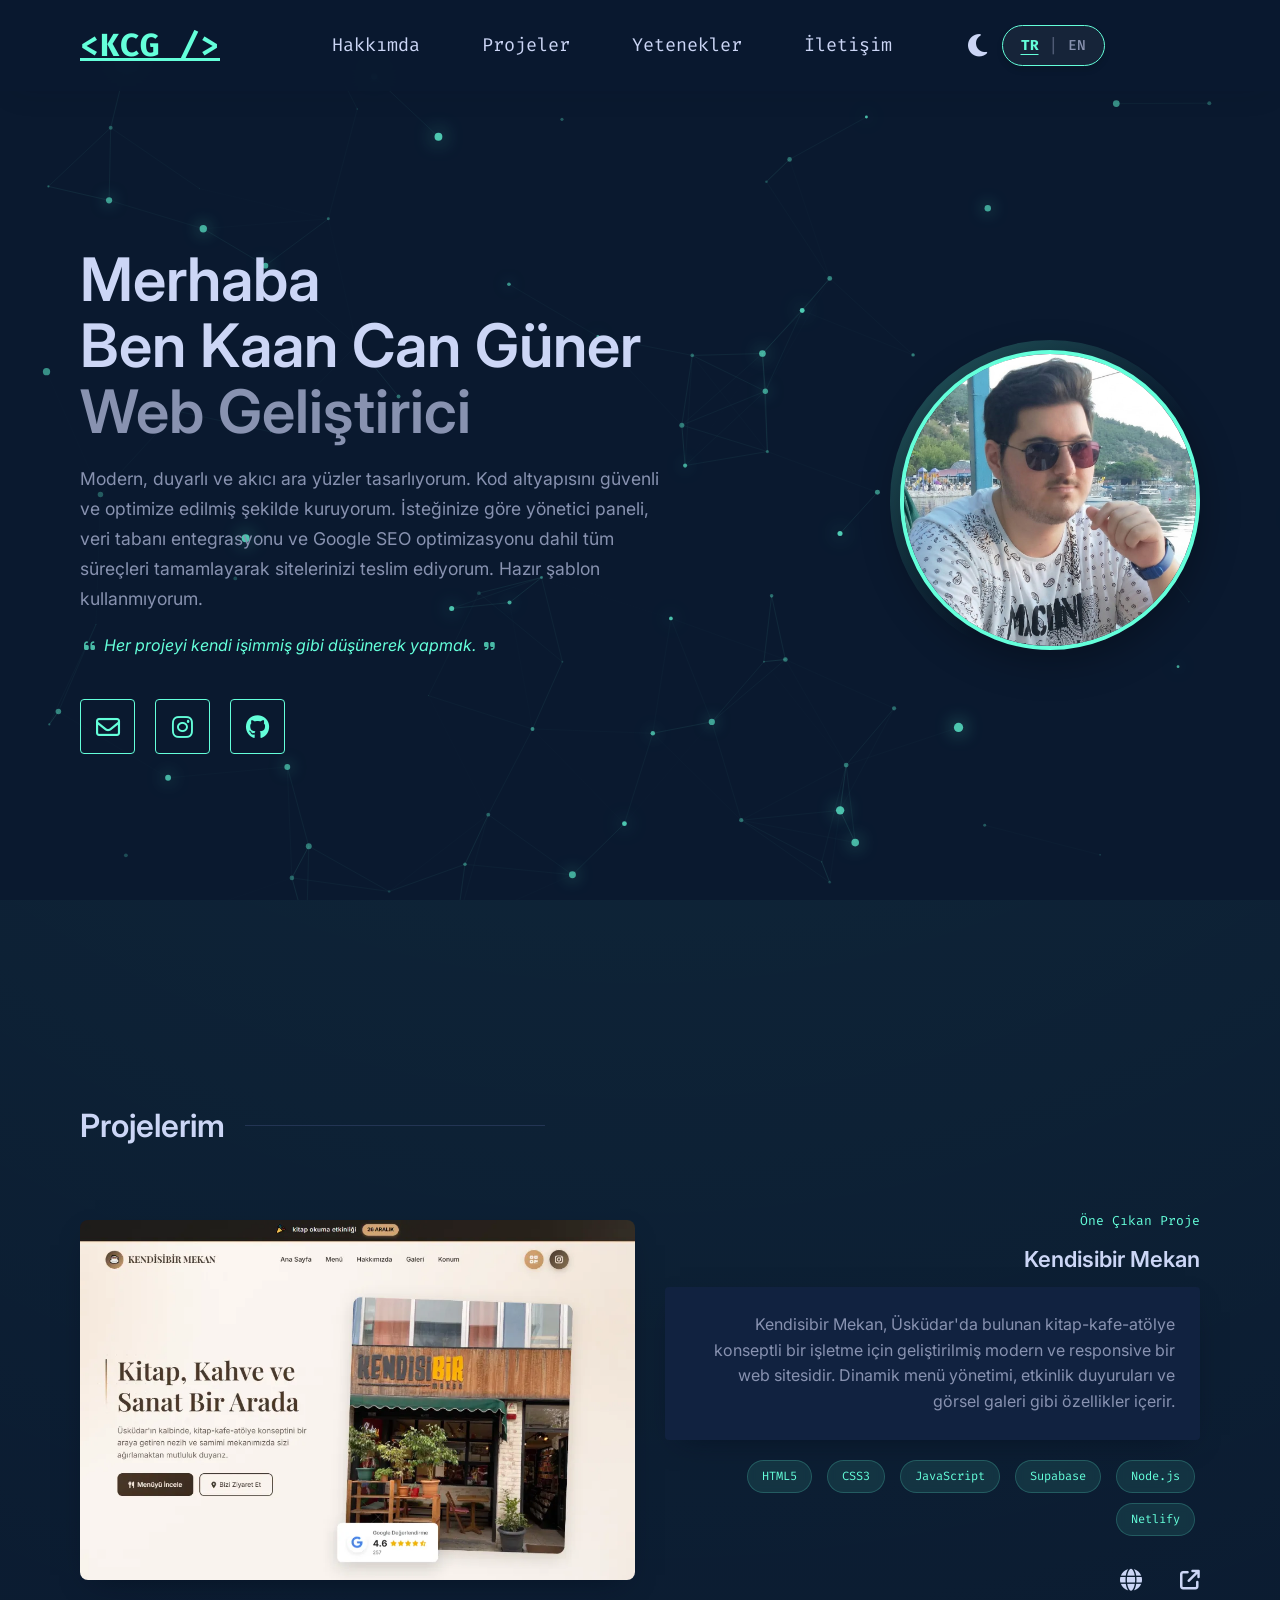
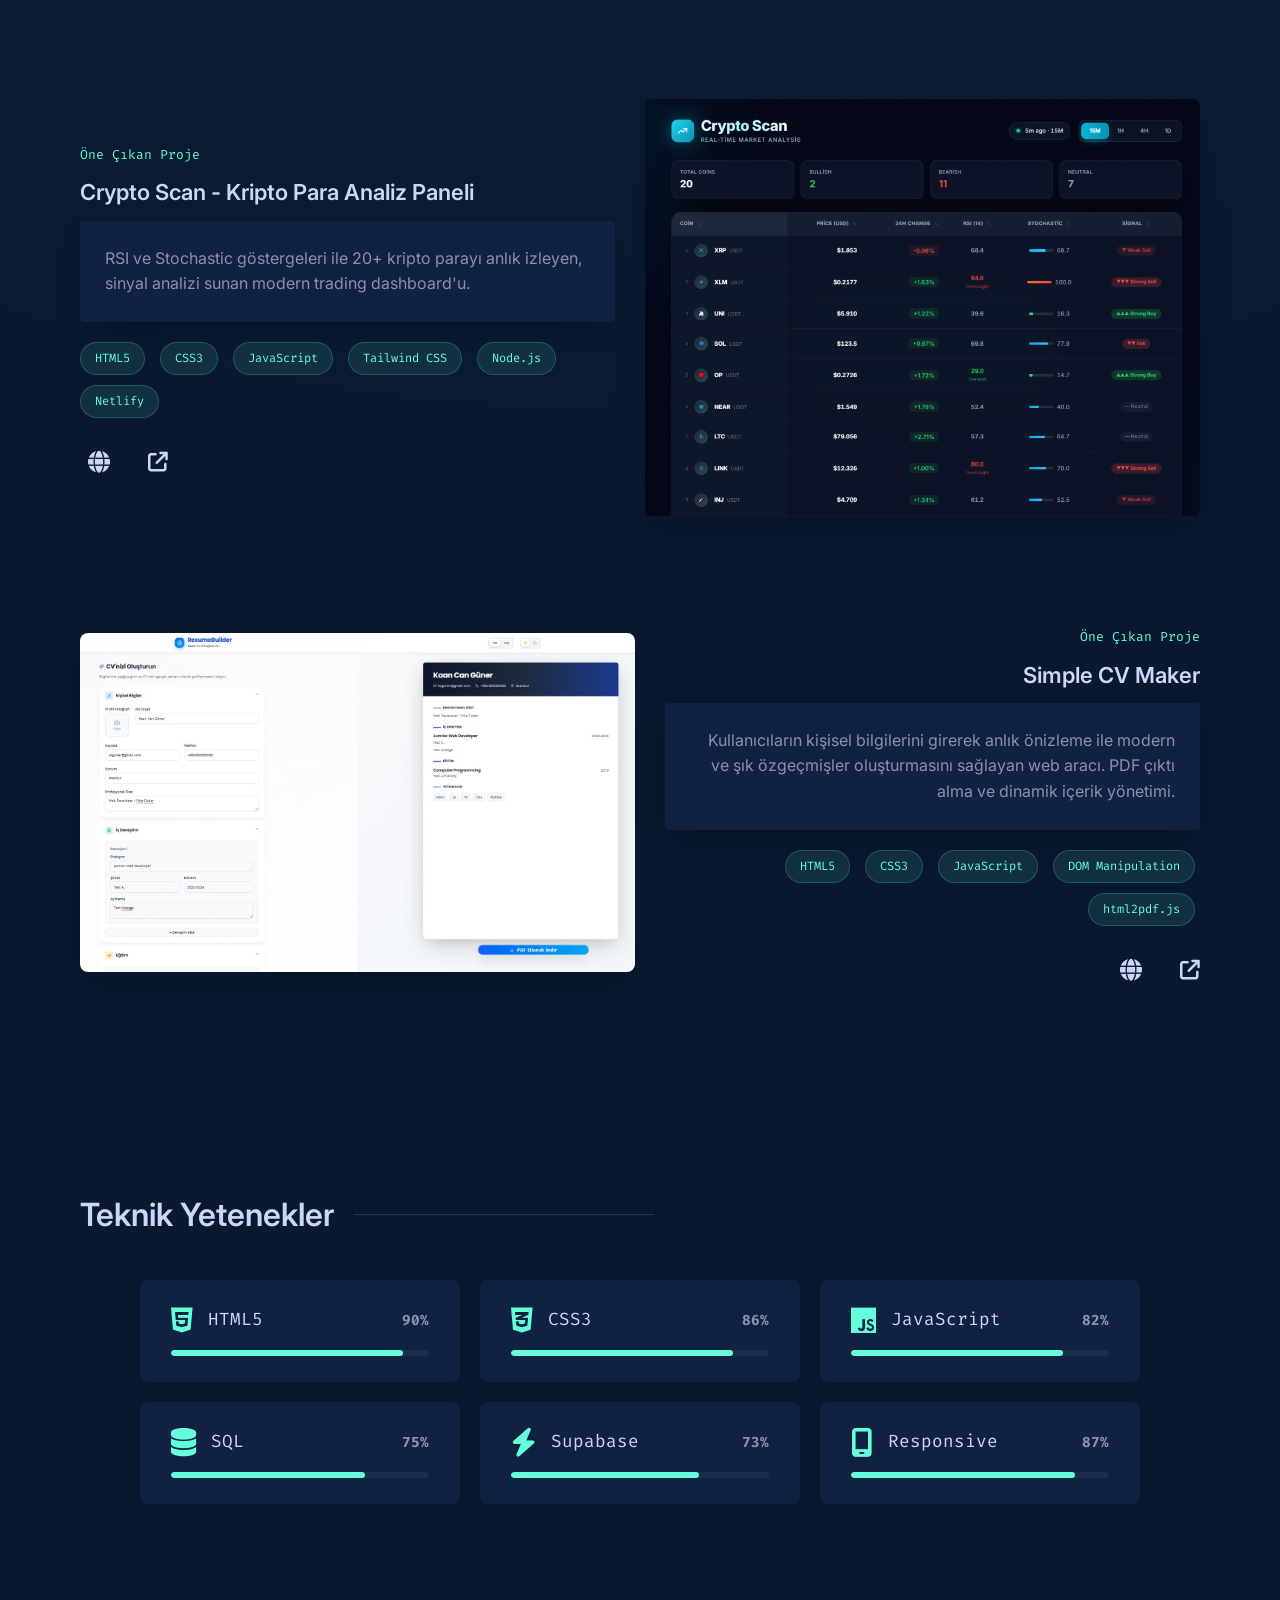
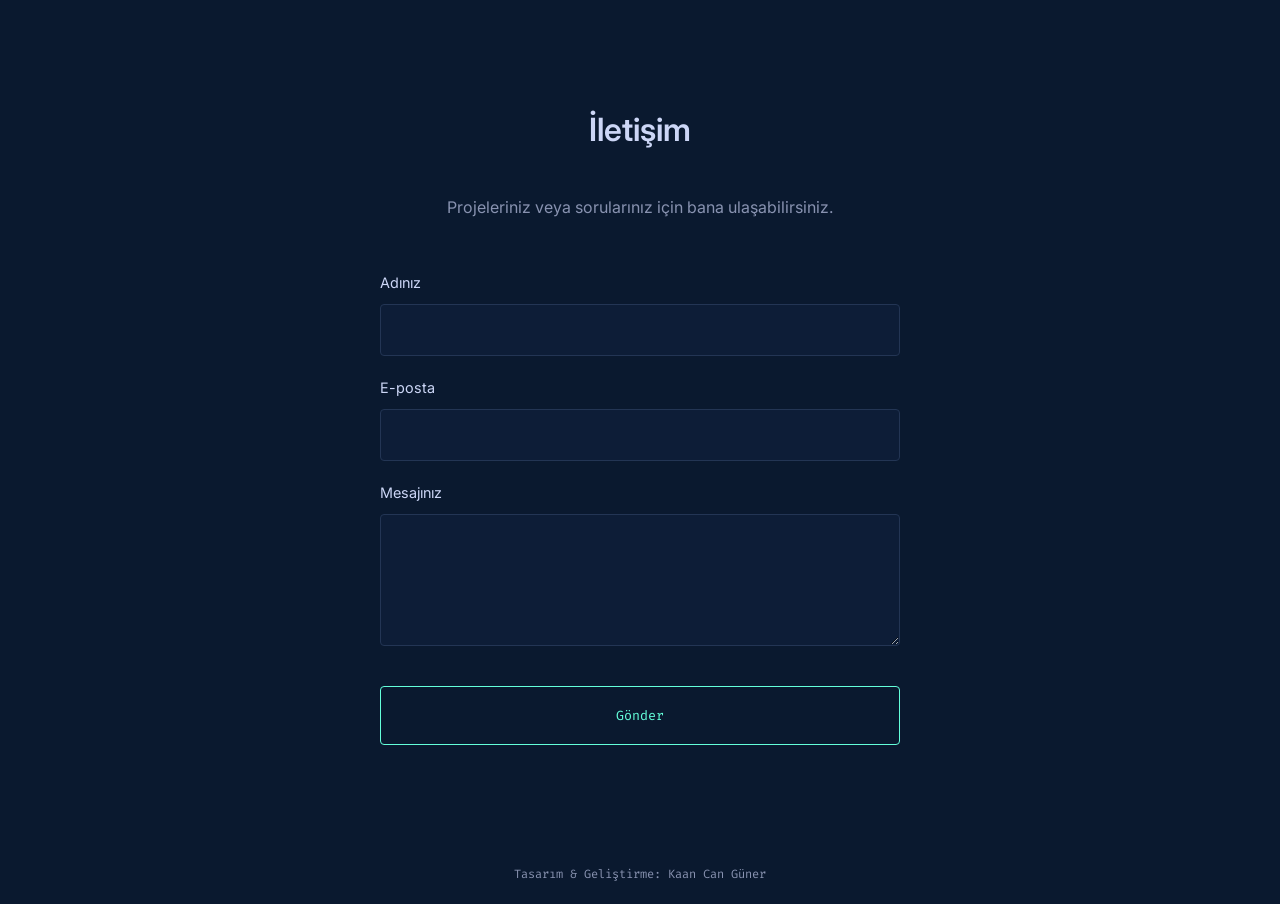
==== index.html @ a0abad85 "Update index.html" ====
<!DOCTYPE html>
<html lang="tr">

<head>
    <meta charset="UTF-8">
    <meta name="viewport" content="width=device-width, initial-scale=1.0">
    <title>Personal Portfolio</title>
    <link rel="preconnect" href="https://fonts.googleapis.com">
    <link rel="preconnect" href="https://fonts.gstatic.com" crossorigin>
    <link
        href="https://fonts.googleapis.com/css2?family=Fira+Code:wght@400;500&family=Inter:wght@300;400;600;700&display=swap"
        rel="stylesheet">
    <link rel="stylesheet" href="https://cdnjs.cloudflare.com/ajax/libs/font-awesome/6.4.0/css/all.min.css">
    <link rel="stylesheet" href="style.css">
</head>

<body>
    <canvas id="code-background"></canvas>
    <nav class="navbar">
        <div class="container nav-container">
            <a href="#" class="logo">&lt;KCG /&gt;</a>
            <div class="nav-links" id="nav-links">
                <ul>
                    <li><a href="#" data-lang="nav_about">Hakkımda</a></li>
                    <li><a href="#experience" data-lang="nav_experience">Projeler</a></li>
                    <li><a href="#skills" data-lang="nav_skills">Yetenekler</a></li>
                    <li><a href="#contact" data-lang="nav_contact">İletişim</a></li>
                </ul>
                <div class="header-actions">
                    <button id="theme-toggle" aria-label="Toggle Theme">
                        <i class="fa-solid fa-moon"></i>
                    </button>
                    <div class="nav-controls">
                        <div class="lang-switch">
                            <span id="lang-tr" class="active-lang">TR</span>
                            <span class="divider">|</span>
                            <span id="lang-en">EN</span>
                        </div>
                    </div>
                </div>
            </div>
            <div class="hamburger" id="hamburger">
                <i class="fa-solid fa-bars"></i>
            </div>
        </div>
    </nav>
    <section id="hero">
        <div class="container hero-content">
            <div class="hero-text-content">
                <h1 class="big-heading" data-lang="hero_greeting">Merhaba</h1>
                <h2 class="big-heading name">Ben Kaan Can Güner</h2>
                <h3 class="big-heading subtitle" data-lang="hero_subtitle">Web Geliştirici</h3>
                <p class="hero-text" data-lang="hero_desc">
                    Modern, duyarlı ve akıcı ara yüzler tasarlıyorum. Kod altyapısını güvenli ve optimize edilmiş
                    şekilde kuruyorum. İsteğinize göre yönetici paneli, veri tabanı entegrasyonu ve Google SEO
                    optimizasyonu dahil tüm süreçleri tamamlayarak sitelerinizi teslim ediyorum. Hazır şablon
                    kullanmıyorum.
                </p>
                <p class="hero-motto">
                    <i class="fa-solid fa-quote-left"></i>
                    <span data-lang="hero_motto">Her projeyi kendi işimmiş gibi düşünerek yapmak.</span>
                    <i class="fa-solid fa-quote-right"></i>
                </p>
                <div class="hero-socials">
                    <a href="https://mail.google.com/mail/?view=cm&fs=1&to=kcguner@gmail.com" target="_blank"
                        class="social-btn" aria-label="Email">
                        <i class="fa-regular fa-envelope"></i>
                    </a>
                    <a href="https://www.instagram.com/kaancang1" class="social-btn" target="_blank"
                        aria-label="Instagram">
                        <i class="fa-brands fa-instagram"></i>
                    </a>
                    <a href="https://github.com/Kcguner" class="social-btn" target="_blank" aria-label="GitHub">
                        <i class="fa-brands fa-github"></i>
                    </a>
                </div>
            </div>
            <div class="hero-profile">
                <div class="profile-image-wrapper">
                    <img src="images/profile.jpg" alt="Kaan Can Güner" class="profile-image">
                    <div class="profile-glow"></div>
                </div>
            </div>
        </div>
    </section>
    <section id="experience">
        <div class="container">
            <h2 class="section-title"><span data-lang="projects_title">Projelerim</span>
            </h2>
            <div class="projects-container">

                <!-- Project 1 -->
                <article class="featured-project">
                    <div class="project-img-wrapper" data-project="1">
                        <img src="images/project1.webp" alt="Kendisibir Mekan">
                    </div>
                    <div class="project-content">
                        <p class="project-overline" data-lang="project_overline">Öne Çıkan Proje</p>
                        <h3 class="project-title" data-lang="project1_title">Kendisibir Mekan</h3>
                        <div class="project-description">
                            <p data-lang="project1_desc">
                                Kendisibir Mekan, Üsküdar'da bulunan kitap-kafe-atölye konseptli bir işletme için
                                geliştirilmiş modern ve responsive bir web sitesidir. Dinamik menü yönetimi, etkinlik
                                duyuruları ve görsel galeri gibi özellikler içerir.
                            </p>
                        </div>
                        <ul class="project-tech-list">
                            <li>HTML5</li>
                            <li>CSS3</li>
                            <li>JavaScript</li>
                            <li>Supabase</li>
                            <li>Node.js</li>
                            <li>Netlify</li>
                        </ul>
                        <div class="project-links">
                            <button class="project-detail-btn" data-project="1" aria-label="Proje Detayları">
                                <i class="fa-solid fa-globe"></i>
                            </button>
                            <a href="https://kendisibirmekan.netlify.app" target="_blank" aria-label="External Link">
                                <i class="fa-solid fa-arrow-up-right-from-square"></i>
                            </a>
                        </div>
                    </div>
                </article>

                <!-- Project 2 -->
                <article class="featured-project">
                    <div class="project-img-wrapper" data-project="2">
                        <img src="images/project2.webp" alt="Crypto Scan - Kripto Para Analiz Paneli">
                    </div>
                    <div class="project-content">
                        <p class="project-overline" data-lang="project_overline">Öne Çıkan Proje</p>
                        <h3 class="project-title" data-lang="project2_title">Crypto Scan - Kripto Para Analiz Paneli
                        </h3>
                        <div class="project-description">
                            <p data-lang="project2_desc">
                                RSI ve Stochastic göstergeleri ile 20+ kripto parayı anlık izleyen, sinyal analizi sunan
                                modern trading dashboard'u.
                            </p>
                        </div>
                        <ul class="project-tech-list">
                            <li>HTML5</li>
                            <li>CSS3</li>
                            <li>JavaScript</li>
                            <li>Tailwind CSS</li>
                            <li>Node.js</li>
                            <li>Netlify</li>
                        </ul>
                        <div class="project-links">
                            <button class="project-detail-btn" data-project="2" aria-label="Proje Detayları">
                                <i class="fa-solid fa-globe"></i>
                            </button>
                            <a href="https://cryptoscann.netlify.app/" target="_blank" aria-label="External Link">
                                <i class="fa-solid fa-arrow-up-right-from-square"></i>
                            </a>
                        </div>
                    </div>
                </article>

                <!-- Project 3 -->
                <article class="featured-project">
                    <div class="project-img-wrapper" data-project="3">
                        <img src="images/project3.jpg" alt="Simple CV Maker">
                    </div>
                    <div class="project-content">
                        <p class="project-overline" data-lang="project_overline">Öne Çıkan Proje</p>
                        <h3 class="project-title" data-lang="project3_title">Simple CV Maker</h3>
                        <div class="project-description">
                            <p data-lang="project3_desc">
                                Kullanıcıların kişisel bilgilerini girerek anlık önizleme ile modern ve şık özgeçmişler
                                oluşturmasını sağlayan web aracı. PDF çıktı alma ve dinamik içerik yönetimi.
                            </p>
                        </div>
                        <ul class="project-tech-list">
                            <li>HTML5</li>
                            <li>CSS3</li>
                            <li>JavaScript</li>
                            <li>DOM Manipulation</li>
                            <li>html2pdf.js</li>
                        </ul>
                        <div class="project-links">
                            <button class="project-detail-btn" data-project="3" aria-label="Proje Detayları">
                                <i class="fa-solid fa-globe"></i>
                            </button>
                            <a href="https://kcguner.github.io/simplecvmaker/" target="_blank"
                                aria-label="External Link">
                                <i class="fa-solid fa-arrow-up-right-from-square"></i>
                            </a>
                        </div>
                    </div>
                </article>

            </div>
        </div>
    </section>
    <section id="skills">
        <div class="container">
            <h2 class="section-title"><span data-lang="skills_title">Teknik
                    Yetenekler</span></h2>
            <div class="skills-wrapper">
                <div class="skill-item">
                    <div class="skill-top">
                        <div class="skill-info">
                            <i class="fa-brands fa-html5"></i>
                            <span>HTML5</span>
                        </div>
                        <span class="skill-percent">90%</span>
                    </div>
                    <div class="skill-bar">
                        <div class="skill-fill" style="width: 90%"></div>
                    </div>
                </div>
                <div class="skill-item">
                    <div class="skill-top">
                        <div class="skill-info">
                            <i class="fa-brands fa-css3-alt"></i>
                            <span>CSS3</span>
                        </div>
                        <span class="skill-percent">86%</span>
                    </div>
                    <div class="skill-bar">
                        <div class="skill-fill" style="width: 86%"></div>
                    </div>
                </div>
                <div class="skill-item">
                    <div class="skill-top">
                        <div class="skill-info">
                            <i class="fa-brands fa-js"></i>
                            <span>JavaScript</span>
                        </div>
                        <span class="skill-percent">82%</span>
                    </div>
                    <div class="skill-bar">
                        <div class="skill-fill" style="width: 82%"></div>
                    </div>
                </div>
                <div class="skill-item">
                    <div class="skill-top">
                        <div class="skill-info">
                            <i class="fa-solid fa-database"></i>
                            <span>SQL</span>
                        </div>
                        <span class="skill-percent">75%</span>
                    </div>
                    <div class="skill-bar">
                        <div class="skill-fill" style="width: 75%"></div>
                    </div>
                </div>
                <div class="skill-item">
                    <div class="skill-top">
                        <div class="skill-info">
                            <i class="fa-solid fa-bolt"></i>
                            <span>Supabase</span>
                        </div>
                        <span class="skill-percent">73%</span>
                    </div>
                    <div class="skill-bar">
                        <div class="skill-fill" style="width: 73%"></div>
                    </div>
                </div>
                <div class="skill-item">
                    <div class="skill-top">
                        <div class="skill-info">
                            <i class="fa-solid fa-mobile-screen"></i>
                            <span>Responsive</span>
                        </div>
                        <span class="skill-percent">87%</span>
                    </div>
                    <div class="skill-bar">
                        <div class="skill-fill" style="width: 87%"></div>
                    </div>
                </div>
            </div>
        </div>
    </section>
    <section id="contact">
        <div class="container contact-content">
            <h2 class="section-title"><span data-lang="contact_title">İletişim</span>
            </h2>
            <p data-lang="contact_desc">Projeleriniz veya sorularınız için bana ulaşabilirsiniz.</p>
            <form id="contact-form" action="https://formspree.io/f/mregqddg" method="POST">
                <div class="form-group">
                    <label for="name" data-lang="form_name">Adınız</label>
                    <input type="text" id="name" name="name" required>
                </div>
                <div class="form-group">
                    <label for="email" data-lang="form_email">E-posta</label>
                    <input type="email" id="email" name="email" required>
                </div>
                <div class="form-group">
                    <label for="message" data-lang="form_message">Mesajınız</label>
                    <textarea id="message" name="message" rows="5" required></textarea>
                </div>
                <button type="submit" class="submit-btn" data-lang="form_submit">Gönder</button>
            </form>
            <!-- Toast Notification -->
            <div id="toast" class="toast">
                <i class="fa-solid fa-check-circle"></i>
                <span data-lang="form_success">Mesajınız başarıyla gönderildi!</span>
            </div>
        </div>
    </section>

    <!-- Project Detail Modal -->
    <div id="project-modal" class="modal-overlay">
        <div class="modal-content">
            <button class="modal-close" aria-label="Kapat">
                <i class="fa-solid fa-xmark"></i>
            </button>
            <div class="modal-slider">
                <button class="slider-btn slider-prev" aria-label="Önceki">
                    <i class="fa-solid fa-chevron-left"></i>
                </button>
                <div class="slider-container">
                    <div id="slider-track" class="slider-track">
                        <!-- Images will be added dynamically -->
                    </div>
                </div>
                <button class="slider-btn slider-next" aria-label="Sonraki">
                    <i class="fa-solid fa-chevron-right"></i>
                </button>
                <div id="slider-dots" class="slider-dots"></div>
            </div>
            <h3 id="modal-title" class="modal-title"></h3>
            <ul id="modal-tech" class="modal-tech-list"></ul>
            <p id="modal-desc" class="modal-description"></p>

            <!-- Admin Panel Gallery Section -->
            <div id="admin-gallery" class="admin-gallery-section">
                <h4 class="admin-gallery-title">
                    <i class="fa-solid fa-gear"></i>
                    <span data-lang="admin_panel_title">Yönetici Paneli</span>
                </h4>
                <p id="admin-desc" class="admin-gallery-desc" data-lang="admin_panel_desc">
                    Ürün ve kategori yönetimi, etkinlik duyuruları, içerik düzenleme ve galeri yönetimi özelliklerini
                    içeren güvenli admin paneli.
                </p>
                <div id="admin-gallery-grid" class="admin-gallery-grid">
                    <!-- Admin images will be added dynamically -->
                </div>
            </div>

            <!-- Scroll Indicator -->
            <button id="scroll-indicator" class="scroll-indicator">
                <i class="fa-solid fa-chevron-down"></i>
                <span data-lang="scroll_hint">Devamı için kaydır</span>
            </button>
        </div>
    </div>

    <!-- Lightbox for full-size image -->
    <div id="lightbox" class="lightbox-overlay">
        <button class="lightbox-close" aria-label="Kapat">
            <i class="fa-solid fa-xmark"></i>
        </button>
        <button class="lightbox-btn lightbox-prev" aria-label="Önceki">
            <i class="fa-solid fa-chevron-left"></i>
        </button>
        <img id="lightbox-img" src="" alt="Büyütülmüş Görsel">
        <button class="lightbox-btn lightbox-next" aria-label="Sonraki">
            <i class="fa-solid fa-chevron-right"></i>
        </button>
    </div>

    <footer>
        <p data-lang="footer_text">Tasarım & Geliştirme: Kaan Can Güner</p>
    </footer>
    <script src="script.js"></script>
</body>

</html>
---- style.css ----
:root {
    --bg-color: #0a192f;
    --text-primary: #ccd6f6;
    --text-secondary: #8892b0;
    --accent-color: #64ffda;
    --card-bg: #112240;
    --nav-bg: rgba(10, 25, 47, 0.85);

    --nav-btn-bg: rgba(255, 255, 255, 0.05);
    --nav-btn-border: rgba(255, 255, 255, 0.1);
    --grid-color: rgba(136, 146, 176, 0.05);
    --grid-accent: rgba(100, 255, 218, 0.08);

    --font-main: 'Inter', sans-serif;
    --font-mono: 'Fira Code', monospace;
}

[data-theme="light"] {
    --bg-color: #c2c1c0;
    --text-primary: #0a192f;
    --text-secondary: #495670;
    --accent-color: #0056b3;
    --card-bg: #e6e6e6;
    --nav-bg: rgba(194, 193, 192, 0.9);

    --nav-btn-bg: rgba(0, 0, 0, 0.05);
    --nav-btn-border: rgba(0, 0, 0, 0.1);
    --grid-color: rgba(0, 0, 0, 0.05);
    --grid-accent: rgba(0, 86, 179, 0.08);
}

* {
    box-sizing: border-box;
    margin: 0;
    padding: 0;
}

html {
    scroll-behavior: smooth;
}

body {
    background-color: var(--bg-color);
    background-image:
        radial-gradient(circle at 50% 0%, var(--grid-accent) 0%, transparent 50%);
    background-size: 100% 100%;
    color: var(--text-primary);
    font-family: var(--font-main);
    line-height: 1.6;
    transition: background-color 0.3s ease, color 0.3s ease;
    overflow-x: hidden;
}

#code-background {
    position: fixed;
    top: 0;
    left: 0;
    width: 100%;
    height: 100%;
    z-index: -1;
    pointer-events: none;
    opacity: 1;
    transition: opacity 0.5s ease;
}

.container {
    max-width: 1200px;
    margin: 0 auto;
    padding: 0 40px;
}

section {
    padding: 100px 0;
}

.navbar {
    position: fixed;
    top: 0;
    left: 0;
    width: 100%;
    padding: 20px 0;
    background-color: var(--nav-bg);
    backdrop-filter: blur(12px);
    -webkit-backdrop-filter: blur(12px);
    z-index: 1000;
    transition: all 0.3s;
    box-shadow: 0 10px 30px -10px rgba(2, 12, 27, 0.1);
}

.nav-container {
    display: flex;
    justify-content: space-between;
    align-items: center;
}

.logo {
    font-family: var(--font-mono);
    font-size: 2rem;
    color: var(--accent-color);
    font-weight: 700;
    letter-spacing: 1px;
}

.nav-links {
    flex: 1;
    display: flex;
    justify-content: center;
    align-items: center;
    gap: 40px;
}

.nav-links ul {
    display: flex;
    gap: 30px;
    list-style: none;
    margin: 0;
    padding: 0;
}

.nav-links a {
    font-family: var(--font-mono);
    font-size: 1.15rem;
    color: var(--text-primary);
    position: relative;
    padding: 8px 16px;
    border-radius: 8px;
    text-decoration: none;
    transition: all 0.3s ease;
}

.nav-links a:hover {
    color: var(--accent-color);
    background: rgba(100, 255, 218, 0.1);
    box-shadow: 0 0 20px rgba(100, 255, 218, 0.2);
    transform: translateY(-3px) scale(1.05);
    text-shadow: 0 0 10px rgba(100, 255, 218, 0.6);
}

[data-theme="light"] .nav-links a:hover {
    background: rgba(0, 86, 179, 0.1);
    box-shadow: 0 0 20px rgba(0, 86, 179, 0.2);
    text-shadow: 0 0 10px rgba(0, 86, 179, 0.5);
}

.header-actions {
    display: flex;
    align-items: center;
    gap: 15px;
    margin-left: 20px;
}

#theme-toggle {
    background: transparent;
    border: none;
    color: var(--text-primary);
    cursor: pointer;
    font-size: 1.6rem;
    padding: 0;
    transition: transform 0.3s ease, color 0.3s;
    display: flex;
    align-items: center;
    justify-content: center;
}

#theme-toggle:hover {
    transform: rotate(20deg) scale(1.1);
    color: var(--accent-color);
}

.nav-controls {
    display: flex;
    align-items: center;
    justify-content: center;
    gap: 0;
    background: var(--nav-btn-bg);
    padding: 8px 18px;
    border-radius: 30px;
    border: 1px solid var(--accent-color);
    margin-left: 0;
    box-shadow: 0 4px 6px rgba(0, 0, 0, 0.1);
    transition: all 0.3s ease;
}

.nav-controls:hover {
    box-shadow: 0 0 15px var(--accent-color);
    transform: translateY(-2px);
    background: rgba(100, 255, 218, 0.1);
}

[data-theme="light"] .nav-controls:hover {
    background: rgba(0, 86, 179, 0.1);
    box-shadow: 0 0 15px 2px var(--accent-color);
}

.lang-switch {
    font-family: var(--font-mono);
    font-size: 0.9rem;
    cursor: pointer;
    display: flex;
    align-items: center;
    gap: 10px;
    color: var(--text-secondary);
    font-weight: 500;
}

.lang-switch span {
    transition: color 0.2s;
}

.lang-switch span:hover {
    color: var(--accent-color);
}

.lang-switch span.active-lang {
    color: var(--accent-color);
    font-weight: bold;
    text-decoration: underline;
    text-underline-offset: 4px;
}

.divider {
    color: var(--text-secondary);
    opacity: 0.5;
}

.hamburger {
    display: none !important;
    font-size: 1.8rem;
    color: var(--accent-color);
    cursor: pointer;
}

.hero-content {
    min-height: calc(100vh - 100px);
    display: flex;
    flex-direction: row;
    justify-content: space-between;
    align-items: center;
    gap: 60px;
    padding-top: 80px;
}

.hero-text-content {
    flex: 1;
    display: flex;
    flex-direction: column;
    align-items: flex-start;
}

/* --- Profile Image Section --- */
.hero-profile {
    flex-shrink: 0;
}

.profile-image-wrapper {
    position: relative;
    width: 300px;
    height: 300px;
}

.profile-image {
    width: 100%;
    height: 100%;
    border-radius: 50%;
    object-fit: cover;
    border: 4px solid var(--accent-color);
    position: relative;
    z-index: 2;
    transition: all 0.4s cubic-bezier(0.175, 0.885, 0.32, 1.275);
    box-shadow: 0 10px 40px rgba(0, 0, 0, 0.3);
}

.profile-image:hover {
    transform: scale(1.05) translateY(-5px);
    box-shadow: 0 20px 60px rgba(100, 255, 218, 0.25);
}

[data-theme="light"] .profile-image:hover {
    box-shadow: 0 20px 60px rgba(0, 86, 179, 0.25);
}

.profile-glow {
    position: absolute;
    top: -10px;
    left: -10px;
    right: -10px;
    bottom: -10px;
    border-radius: 50%;
    background: linear-gradient(135deg, var(--accent-color), transparent 60%);
    opacity: 0.3;
    z-index: 1;
    animation: glowPulse 3s ease-in-out infinite;
}

@keyframes glowPulse {

    0%,
    100% {
        opacity: 0.3;
        transform: scale(1);
    }

    50% {
        opacity: 0.5;
        transform: scale(1.05);
    }
}

/* Mobile Profile Styles */
@media (max-width: 992px) {
    .hero-content {
        flex-direction: column-reverse;
        text-align: center;
        gap: 40px;
        padding-top: 100px;
    }

    .hero-text-content {
        align-items: center;
    }

    .profile-image-wrapper {
        width: 220px;
        height: 220px;
    }

    .hero-socials {
        justify-content: center;
    }
}

@media (max-width: 576px) {
    .profile-image-wrapper {
        width: 180px;
        height: 180px;
    }

    .profile-image {
        border-width: 3px;
    }
}

.big-heading {
    font-size: clamp(30px, 8vw, 60px);
    font-weight: 600;
    line-height: 1.1;
    color: var(--text-primary);
    margin: 0;
}

.big-heading.name {
    color: var(--text-primary);
}

.big-heading.subtitle {
    color: var(--text-secondary);
}

.hero-text {
    margin-top: 20px;
    max-width: 600px;
    font-size: 1.1rem;
    color: var(--text-secondary);
    line-height: 1.7;
}

.hero-motto {
    margin-top: 20px;
    font-size: 1rem;
    font-style: italic;
    color: var(--accent-color);
    max-width: 540px;
}

.hero-motto i {
    font-size: 0.8rem;
    opacity: 0.7;
    margin: 0 4px;
}

.hero-socials {
    display: flex;
    gap: 20px;
    margin-top: 40px;
}

.social-btn {
    display: flex;
    justify-content: center;
    align-items: center;
    width: 55px;
    height: 55px;
    border: 1px solid var(--accent-color);
    border-radius: 4px;
    color: var(--accent-color);
    font-size: 1.5rem;
    text-decoration: none;
    transition: all 0.3s ease;
}

.social-btn:hover {
    background-color: rgba(100, 255, 218, 0.1);
    transform: translateY(-5px);
    box-shadow: 0 5px 15px rgba(100, 255, 218, 0.2);
}

[data-theme="light"] .social-btn:hover {
    background-color: rgba(0, 86, 179, 0.1);
    box-shadow: 0 5px 15px rgba(0, 86, 179, 0.2);
}

.section-title {
    display: flex;
    align-items: center;
    font-size: clamp(26px, 5vw, 32px);
    margin-bottom: 40px;
    color: var(--text-primary);
    font-weight: 600;
}

.section-title .number {
    font-family: var(--font-mono);
    color: var(--accent-color);
    margin-right: 10px;
    font-size: 0.8em;
    font-weight: 400;
}

.section-title::after {
    content: "";
    display: block;
    width: 300px;
    height: 1px;
    background-color: #233554;
    margin-left: 20px;
}

/* --- Featured Projects (ZigZag Layout) --- */
.projects-container {
    display: flex;
    flex-direction: column;
    gap: 100px;
    margin-top: 50px;
}

.featured-project {
    display: grid;
    grid-template-columns: repeat(12, 1fr);
    align-items: center;
    gap: 10px;
    position: relative;
}

/* Image Side */
.project-img-wrapper {
    grid-column: 1 / 7;
    grid-row: 1 / -1;
    position: relative;
    z-index: 1;
    border-radius: 8px;
    overflow: hidden;
    box-shadow: 0 10px 30px -15px rgba(2, 12, 27, 0.7);
    transition: all 0.25s cubic-bezier(0.645, 0.045, 0.355, 1);
    cursor: pointer;
}



.project-img-wrapper img {
    width: 100%;
    height: 100%;
    object-fit: cover;
    transition: all 0.25s cubic-bezier(0.645, 0.045, 0.355, 1);
    display: block;
}

/* Hover Effects on Image */
.project-img-wrapper:hover {
    box-shadow: 0 20px 30px -15px rgba(2, 12, 27, 0.7);
    z-index: 5;
    transform: translateY(-5px);
}



.project-img-wrapper:hover img {
    transform: scale(1.05);
}

/* Text Side */
.project-content {
    grid-column: 7 / -1;
    grid-row: 1 / -1;
    text-align: right;
    z-index: 2;
    padding-left: 20px;
}

/* Re-enable pointer events for links inside */
.project-content * {
    pointer-events: all;
}

.project-overline {
    margin: 10px 0;
    color: var(--accent-color);
    font-family: var(--font-mono);
    font-size: 13px;
    font-weight: 400;
}

.project-title {
    color: var(--text-primary);
    font-size: clamp(24px, 5vw, 28px);
    margin: 0 0 20px;
    font-weight: 600;
}

.project-description {
    background-color: var(--card-bg);
    color: var(--text-secondary);
    font-size: 16px;
    padding: 25px;
    border-radius: 4px;
    box-shadow: 0 10px 30px -15px rgba(2, 12, 27, 0.7);
    margin-bottom: 20px;
    line-height: 1.6;
}

.project-tech-list {
    display: flex;
    flex-wrap: wrap;
    justify-content: flex-end;
    gap: 10px;
    margin-bottom: 25px;
    list-style: none;
    padding: 0;
}

.project-tech-list li {
    background: rgba(100, 255, 218, 0.1);
    border: 1px solid rgba(100, 255, 218, 0.2);
    color: var(--accent-color);
    font-family: var(--font-mono);
    font-size: 12px;
    padding: 6px 14px;
    border-radius: 20px;
    transition: all 0.3s ease;
    backdrop-filter: blur(4px);
    -webkit-backdrop-filter: blur(4px);
}

.project-tech-list li:hover {
    background: rgba(100, 255, 218, 0.2);
    border-color: var(--accent-color);
    transform: translateY(-2px);
    box-shadow: 0 4px 15px rgba(100, 255, 218, 0.2);
}

[data-theme="light"] .project-tech-list li {
    background: rgba(0, 86, 179, 0.1);
    border-color: rgba(0, 86, 179, 0.2);
    color: var(--accent-color);
}

[data-theme="light"] .project-tech-list li:hover {
    background: rgba(0, 86, 179, 0.2);
    border-color: var(--accent-color);
    box-shadow: 0 4px 15px rgba(0, 86, 179, 0.2);
}

.project-links {
    display: flex;
    justify-content: flex-end;
    align-items: center;
    gap: 20px;
}

.project-links a {
    color: var(--text-primary);
    font-size: 22px;
    transition: var(--transition);
}

.project-links a:hover {
    color: var(--accent-color);
}

/* --- ZigZag Alignment (Every Even Child) --- */
.featured-project:nth-of-type(2n) .project-content {
    grid-column: 1 / 7;
    text-align: left;
}

.featured-project:nth-of-type(2n) .project-tech-list {
    justify-content: flex-start;
}

.featured-project:nth-of-type(2n) .project-links {
    justify-content: flex-start;
}

.featured-project:nth-of-type(2n) .project-img-wrapper {
    grid-column: 7 / -1;
}

.featured-project:nth-of-type(2n) .project-content {
    padding-left: 0;
    padding-right: 20px;
}

/* --- Mobile Responsive --- */
@media (max-width: 768px) {
    .featured-project {
        display: flex;
        flex-direction: column;
        align-items: flex-start;
        box-shadow: 0 10px 30px -15px rgba(2, 12, 27, 0.7);
        background-color: var(--card-bg);
        padding: 2rem;
        border-radius: 4px;
    }

    .project-img-wrapper {
        width: 100%;
        margin-bottom: 20px;
        box-shadow: none;
        border: 1px solid var(--grid-accent);
        opacity: 0.2;
        /* Show image faintly in background or simplify */
        display: none;
        /* Often cleaner to hide the big image block on very small mobile, or stack it properly */
    }

    /* Alternatively, keep image but reset grid */
    /* Let's hide the complex image wrapper on mobile for a cleaner card look,
       OR we can just stack them. Let's stack them but simpler. */

    .project-content {
        text-align: left;
        padding: 0;
        width: 100%;
    }

    .project-description {
        background-color: transparent;
        padding: 0;
        box-shadow: none;
        margin-bottom: 20px;
    }

    .project-tech-list {
        justify-content: flex-start;
    }

    .project-links {
        justify-content: flex-start;
    }

    /* Reset alternate layout for mobile */
    .featured-project:nth-of-type(2n) .project-content {
        text-align: left;
    }
}

.skills-wrapper {
    display: grid;
    grid-template-columns: repeat(auto-fit, minmax(280px, 1fr));
    gap: 20px;
    justify-content: center;
    max-width: 1000px;
    margin: 0 auto;
}

.skill-item {
    background-color: var(--card-bg);
    padding: 25px 30px;
    border-radius: 8px;
    font-family: var(--font-mono);
    display: flex;
    flex-direction: column;
    gap: 15px;
    font-size: 1.1rem;
    color: var(--text-primary);
    transition: color 0.2s, transform 0.2s;
    border: 1px solid transparent;
}

.skill-top {
    display: flex;
    align-items: center;
    justify-content: space-between;
    gap: 15px;
    width: 100%;
}

.skill-info {
    display: flex;
    align-items: center;
    gap: 15px;
}

.skill-percent {
    font-size: 0.9rem;
    color: var(--text-secondary);
    font-weight: bold;
}


.skill-item i {
    color: var(--accent-color);
    font-size: 1.8rem;
}

.skill-bar {
    width: 100%;
    height: 6px;
    background-color: rgba(136, 146, 176, 0.1);
    border-radius: 3px;
    overflow: hidden;
}

.skill-fill {
    height: 100%;
    background-color: var(--accent-color);
    border-radius: 3px;
    transition: width 1s ease-in-out;
}

.skill-item:hover {
    border-color: var(--accent-color);
    color: var(--text-primary);
    cursor: default;
    transform: translateY(-5px);
}

.skill-item:hover .skill-top {
    color: var(--accent-color);
}

.contact-content {
    text-align: center;
    max-width: 600px;
}

.contact-content .section-title {
    justify-content: center;
}

.contact-content .section-title::after {
    display: none;
}

.contact-content p {
    color: var(--text-secondary);
    margin-bottom: 50px;
}

form {
    display: flex;
    flex-direction: column;
    gap: 20px;
    text-align: left;
}

.form-group {
    display: flex;
    flex-direction: column;
    gap: 10px;
}

label {
    color: var(--text-primary);
    font-size: 0.9rem;
}

input,
textarea {
    padding: 15px;
    background-color: rgba(17, 34, 64, 0.5);
    border: 1px solid #233554;
    border-radius: 4px;
    color: var(--text-primary);
    font-family: var(--font-main);
    font-size: 1rem;
    outline: none;
}

[data-theme="light"] input,
[data-theme="light"] textarea {
    background-color: #f7f7f7;
    border-color: #d1d5db;
}

input:focus,
textarea:focus {
    border-color: var(--accent-color);
}

.submit-btn {
    padding: 1.25rem 1.75rem;
    background-color: transparent;
    border: 1px solid var(--accent-color);
    color: var(--accent-color);
    border-radius: 4px;
    font-family: var(--font-mono);
    cursor: pointer;
    margin-top: 20px;
    transition: background-color 0.2s;
    align-self: center;
    width: 100%;
}

.submit-btn:hover {
    background-color: rgba(100, 255, 218, 0.1);
}

/* --- Toast Notification --- */
.toast {
    position: fixed;
    bottom: 30px;
    left: 50%;
    transform: translateX(-50%) translateY(100px);
    background: rgba(17, 34, 64, 0.95);
    backdrop-filter: blur(10px);
    -webkit-backdrop-filter: blur(10px);
    border: 1px solid var(--accent-color);
    border-radius: 12px;
    padding: 16px 28px;
    display: flex;
    align-items: center;
    gap: 12px;
    color: var(--accent-color);
    font-family: var(--font-mono);
    font-size: 0.95rem;
    box-shadow: 0 10px 40px rgba(100, 255, 218, 0.2);
    opacity: 0;
    visibility: hidden;
    transition: all 0.4s cubic-bezier(0.68, -0.55, 0.265, 1.55);
    z-index: 9999;
}

.toast.show {
    transform: translateX(-50%) translateY(0);
    opacity: 1;
    visibility: visible;
}

.toast i {
    font-size: 1.3rem;
}

[data-theme="light"] .toast {
    background: rgba(255, 255, 255, 0.95);
    box-shadow: 0 10px 40px rgba(0, 86, 179, 0.2);
}

/* --- Project Detail Button --- */
.project-detail-btn {
    background: transparent;
    border: none;
    color: var(--text-primary);
    font-size: 22px;
    cursor: pointer;
    padding: 8px;
    transition: all 0.3s ease;
    display: flex;
    align-items: center;
    justify-content: center;
}

.project-detail-btn:hover {
    color: var(--accent-color);
    transform: scale(1.2);
}

/* --- Modal Styles --- */
.modal-overlay {
    position: fixed;
    top: 0;
    left: 0;
    width: 100%;
    height: 100%;
    background: rgba(10, 25, 47, 0.95);
    backdrop-filter: blur(8px);
    -webkit-backdrop-filter: blur(8px);
    z-index: 2000;
    display: flex;
    justify-content: center;
    align-items: center;
    opacity: 0;
    visibility: hidden;
    transition: all 0.3s ease;
}

.modal-overlay.active {
    opacity: 1;
    visibility: visible;
}

[data-theme="light"] .modal-overlay {
    background: rgba(194, 193, 192, 0.95);
}

.modal-content {
    background: var(--card-bg);
    border-radius: 12px;
    max-width: 950px;
    width: 95%;
    max-height: 90vh;
    overflow-y: auto;
    position: relative;
    padding: 0;
    box-shadow: 0 25px 50px -12px rgba(0, 0, 0, 0.5);
    border: 1px solid rgba(100, 255, 218, 0.1);
    transform: scale(0.9) translateY(20px);
    transition: transform 0.3s ease;
}

/* Custom scrollbar for modal */
.modal-content::-webkit-scrollbar {
    width: 8px;
}

.modal-content::-webkit-scrollbar-track {
    background: rgba(0, 0, 0, 0.2);
    border-radius: 4px;
}

.modal-content::-webkit-scrollbar-thumb {
    background: var(--accent-color);
    border-radius: 4px;
}

.modal-content::-webkit-scrollbar-thumb:hover {
    background: var(--accent-color-light);
}

/* Scroll indicator button */
.scroll-indicator {
    position: sticky;
    bottom: 0;
    left: 0;
    right: 0;
    width: 100%;
    display: flex;
    align-items: center;
    justify-content: center;
    gap: 8px;
    padding: 18px;
    background: linear-gradient(to top, var(--card-bg) 70%, transparent);
    color: var(--accent-color);
    font-size: 0.9rem;
    font-family: var(--font-mono);
    border: none;
    cursor: pointer;
    transition: all 0.3s ease;
}

.scroll-indicator i {
    animation: bounce 1.5s infinite;
}

@keyframes bounce {

    0%,
    100% {
        transform: translateY(0);
    }

    50% {
        transform: translateY(5px);
    }
}

.scroll-indicator:hover {
    color: var(--text-primary);
    background: linear-gradient(to top, var(--card-bg) 80%, transparent);
}

.scroll-indicator.hidden {
    opacity: 0;
    pointer-events: none;
}

.modal-overlay.active .modal-content {
    transform: scale(1) translateY(0);
}

[data-theme="light"] .modal-content {
    border-color: rgba(0, 86, 179, 0.2);
}

.modal-close {
    position: absolute;
    top: 15px;
    right: 15px;
    background: rgba(0, 0, 0, 0.5);
    border: none;
    color: var(--text-primary);
    width: 40px;
    height: 40px;
    border-radius: 50%;
    cursor: pointer;
    font-size: 1.2rem;
    display: flex;
    align-items: center;
    justify-content: center;
    transition: all 0.3s ease;
    z-index: 10;
}

.modal-close:hover {
    background: var(--accent-color);
    color: var(--bg-color);
    transform: rotate(90deg);
}

/* --- Modal Slider --- */
.modal-slider {
    position: relative;
    width: 100%;
    height: 450px;
    overflow: hidden;
    border-radius: 12px 12px 0 0;
    background: rgba(0, 0, 0, 0.2);
}

.slider-container {
    width: 100%;
    height: 100%;
    overflow: hidden;
}

.slider-track {
    display: flex;
    height: 100%;
    transition: transform 0.4s ease;
}

.slider-track img {
    min-width: 100%;
    height: 100%;
    object-fit: cover;
    flex-shrink: 0;
}

.slider-btn {
    position: absolute;
    top: 50%;
    transform: translateY(-50%);
    background: rgba(0, 0, 0, 0.6);
    border: none;
    color: white;
    width: 45px;
    height: 45px;
    border-radius: 50%;
    cursor: pointer;
    font-size: 1.1rem;
    display: flex;
    align-items: center;
    justify-content: center;
    transition: all 0.3s ease;
    z-index: 5;
}

.slider-btn:hover {
    background: var(--accent-color);
    color: var(--bg-color);
    transform: translateY(-50%) scale(1.1);
}

.slider-prev {
    left: 15px;
}

.slider-next {
    right: 15px;
}

.slider-dots {
    position: absolute;
    bottom: 15px;
    left: 50%;
    transform: translateX(-50%);
    display: flex;
    gap: 10px;
    z-index: 5;
}

.slider-dot {
    width: 10px;
    height: 10px;
    border-radius: 50%;
    background: rgba(255, 255, 255, 0.4);
    border: none;
    cursor: pointer;
    transition: all 0.3s ease;
}

.slider-dot.active {
    background: var(--accent-color);
    transform: scale(1.2);
}

.slider-dot:hover {
    background: rgba(255, 255, 255, 0.8);
}

.slider-track img {
    cursor: zoom-in;
}

/* --- Lightbox --- */
.lightbox-overlay {
    position: fixed;
    top: 0;
    left: 0;
    width: 100%;
    height: 100%;
    background: rgba(0, 0, 0, 0.95);
    z-index: 3000;
    display: flex;
    justify-content: center;
    align-items: center;
    opacity: 0;
    visibility: hidden;
    transition: all 0.3s ease;
}

.lightbox-overlay.active {
    opacity: 1;
    visibility: visible;
}

.lightbox-overlay img {
    max-width: 95%;
    max-height: 95%;
    object-fit: contain;
    border-radius: 8px;
    box-shadow: 0 20px 60px rgba(0, 0, 0, 0.5);
    transform: scale(0.9);
    transition: transform 0.3s ease;
}

.lightbox-overlay.active img {
    transform: scale(1);
}

.lightbox-close {
    position: absolute;
    top: 20px;
    right: 20px;
    background: rgba(255, 255, 255, 0.1);
    border: none;
    color: white;
    width: 50px;
    height: 50px;
    border-radius: 50%;
    cursor: pointer;
    font-size: 1.5rem;
    display: flex;
    align-items: center;
    justify-content: center;
    transition: all 0.3s ease;
}

.lightbox-close:hover {
    background: var(--accent-color);
    color: var(--bg-color);
    transform: rotate(90deg);
}

.lightbox-btn {
    position: absolute;
    top: 50%;
    transform: translateY(-50%);
    background: rgba(255, 255, 255, 0.1);
    border: none;
    color: white;
    width: 55px;
    height: 55px;
    border-radius: 50%;
    cursor: pointer;
    font-size: 1.3rem;
    display: flex;
    align-items: center;
    justify-content: center;
    transition: all 0.3s ease;
    z-index: 10;
}

.lightbox-btn:hover {
    background: var(--accent-color);
    color: var(--bg-color);
    transform: translateY(-50%) scale(1.1);
}

.lightbox-prev {
    left: 30px;
}

.lightbox-next {
    right: 30px;
}

@media (max-width: 768px) {
    .lightbox-btn {
        width: 45px;
        height: 45px;
        font-size: 1.1rem;
    }

    .lightbox-prev {
        left: 15px;
    }

    .lightbox-next {
        right: 15px;
    }
}

.modal-title {
    font-size: 1.8rem;
    color: var(--text-primary);
    padding: 25px 25px 15px;
    margin: 0;
    font-weight: 600;
}

.modal-tech-list {
    display: flex;
    flex-wrap: wrap;
    gap: 10px;
    padding: 0 25px;
    margin: 0;
    list-style: none;
}

.modal-tech-list li {
    background: rgba(100, 255, 218, 0.1);
    color: var(--accent-color);
    padding: 6px 14px;
    border-radius: 20px;
    font-family: var(--font-mono);
    font-size: 0.85rem;
    border: 1px solid rgba(100, 255, 218, 0.2);
}

[data-theme="light"] .modal-tech-list li {
    background: rgba(0, 86, 179, 0.1);
    border-color: rgba(0, 86, 179, 0.2);
}

.modal-description {
    color: var(--text-secondary);
    padding: 20px 25px 30px;
    margin: 0;
    font-size: 1rem;
    line-height: 1.8;
}

/* --- Admin Gallery Section --- */
.admin-gallery-section {
    padding: 0 25px 30px;
    display: none;
}

.admin-gallery-section.has-images {
    display: block;
    border-top: 1px solid rgba(100, 255, 218, 0.1);
    padding-top: 25px;
    margin-top: 10px;
}

[data-theme="light"] .admin-gallery-section.has-images {
    border-color: rgba(0, 86, 179, 0.15);
}

.admin-gallery-title {
    display: flex;
    align-items: center;
    gap: 10px;
    color: var(--accent-color);
    font-size: 1.1rem;
    font-weight: 600;
    margin: 0 0 20px 0;
    font-family: var(--font-mono);
}

.admin-gallery-title i {
    font-size: 1rem;
}

.admin-gallery-desc {
    color: var(--text-secondary);
    font-size: 0.9rem;
    line-height: 1.7;
    margin: 0 0 20px 0;
}

.admin-gallery-grid {
    display: grid;
    grid-template-columns: repeat(auto-fill, minmax(140px, 1fr));
    gap: 12px;
}

.admin-gallery-item {
    aspect-ratio: 16/10;
    border-radius: 8px;
    overflow: hidden;
    cursor: pointer;
    position: relative;
    box-shadow: 0 4px 15px rgba(0, 0, 0, 0.2);
    transition: all 0.3s ease;
}

.admin-gallery-item:hover {
    transform: translateY(-5px) scale(1.02);
    box-shadow: 0 8px 25px rgba(0, 0, 0, 0.3);
}

.admin-gallery-item img {
    width: 100%;
    height: 100%;
    object-fit: cover;
    transition: transform 0.3s ease;
}

.admin-gallery-item:hover img {
    transform: scale(1.1);
}

.admin-gallery-item::after {
    content: '';
    position: absolute;
    inset: 0;
    background: linear-gradient(to top, rgba(0, 0, 0, 0.4) 0%, transparent 50%);
    opacity: 0;
    transition: opacity 0.3s ease;
}

.admin-gallery-item:hover::after {
    opacity: 1;
}

@media (max-width: 600px) {
    .admin-gallery-grid {
        grid-template-columns: repeat(auto-fill, minmax(100px, 1fr));
        gap: 8px;
    }

    .admin-gallery-section {
        padding: 0 20px 25px;
    }
}

@media (max-width: 600px) {
    .modal-content {
        width: 95%;
        max-height: 85vh;
    }

    .modal-image {
        height: 180px;
    }

    .modal-title {
        font-size: 1.4rem;
        padding: 20px 20px 10px;
    }

    .modal-tech-list {
        padding: 0 20px;
    }

    .modal-description {
        padding: 15px 20px 25px;
        font-size: 0.95rem;
    }
}

footer {
    padding: 20px;
    text-align: center;
    color: var(--text-secondary);
    font-family: var(--font-mono);
    font-size: 12px;
}

@media (max-width: 768px) {
    .nav-links {
        position: fixed;
        top: 0;
        right: 0;
        height: 100vh;
        width: 70%;
        background-color: var(--card-bg);
        display: flex;
        flex-direction: column;
        justify-content: center;
        align-items: center;
        transform: translateX(100%);
        transition: transform 0.3s ease-in-out;
        box-shadow: -10px 0 30px -10px rgba(2, 12, 27, 0.7);
        z-index: 101;
        gap: 40px;
    }

    .nav-links.active {
        transform: translateX(0);
    }

    .nav-links ul {
        flex-direction: column;
        text-align: center;
        margin-bottom: 40px;
    }

    .hamburger {
        display: block !important;
        z-index: 102;
    }

    .nav-controls {
        border-left: none;
        padding-left: 0;
        flex-direction: row;
        gap: 20px;
        background: var(--nav-btn-bg);
        border: 1px solid var(--accent-color);
        margin-left: 0;
        margin-top: 10px;
        padding: 15px 30px;
    }

    .big-heading {
        font-size: 40px;
    }

    .container {
        padding: 0 25px;
    }

    .skill-item {
        padding: 15px 20px;
        font-size: 1rem;
    }

    .logo {
        font-size: 1.5rem;
    }
}

[data-theme="light"] {
    --bg-color: #c2c1c0;
    /* User requested Silver/Gray */
    --text-primary: #0a192f;
    /* Dark text for contrast */
    --text-secondary: #495670;
    --accent-color: #0056b3;
    /* Darker blue for visibility */
    --card-bg: #e6e6e6;
    /* Slightly lighter gray for cards */
    --nav-bg: rgba(194, 193, 192, 0.9);

    /* Light Mode UI Overrides */
    --nav-btn-bg: rgba(0, 0, 0, 0.05);
    --nav-btn-border: rgba(0, 0, 0, 0.1);
    --grid-color: rgba(0, 0, 0, 0.05);
    --grid-accent: rgba(0, 86, 179, 0.08);
}

* {
    box-sizing: border-box;
    margin: 0;
    padding: 0;
}

html {
    scroll-behavior: smooth;
}

/* Enhanced Background with Tech Grid */
body {
    background-color: var(--bg-color);
    /* Removed static grid image to use dynamic canvas instead, or keep as fallback/layer */
    /* background-image: ... we can keep the grid or remove it. Let's keep it as a base texture texturing */
    background-image:
        radial-gradient(circle at 50% 0%, var(--grid-accent) 0%, transparent 50%);
    background-size: 100% 100%;
    color: var(--text-primary);
    font-family: var(--font-main);
    line-height: 1.6;
    transition: background-color 0.3s ease, color 0.3s ease;
    overflow-x: hidden;
}

/* Antigravity-style Particle Background Canvas */
#code-background {
    position: fixed;
    top: 0;
    left: 0;
    width: 100%;
    height: 100%;
    z-index: -1;
    /* Behind everything */
    pointer-events: none;
    opacity: 1;
    /* Blend mode for cooler effect mostly visible in dark mode with gradients */
    /* mix-blend-mode: screen; */
    transition: opacity 0.5s ease;
}

/* Utilities & Layout */
.container {
    max-width: 1200px;
    margin: 0 auto;
    padding: 0 40px;
}

section {
    padding: 100px 0;
}

/* Navbar */
.navbar {
    position: fixed;
    top: 0;
    left: 0;
    width: 100%;
    padding: 20px 0;
    background-color: var(--nav-bg);
    backdrop-filter: blur(12px);
    -webkit-backdrop-filter: blur(12px);
    z-index: 1000;
    transition: all 0.3s;
    box-shadow: 0 10px 30px -10px rgba(2, 12, 27, 0.1);
}

.nav-container {
    display: flex;
    justify-content: space-between;
    align-items: center;
}

/* Logo */
.logo {
    font-family: var(--font-mono);
    font-size: 2rem;
    /* Big, bold logo */
    color: var(--accent-color);
    font-weight: 700;
    letter-spacing: 1px;
}

/* Nav Links Container (Centered) */
.nav-links {
    flex: 1;
    display: flex;
    justify-content: center;
    /* Center the links */
    align-items: center;
    gap: 40px;
}

.nav-links ul {
    display: flex;
    gap: 30px;
    list-style: none;
    margin: 0;
    padding: 0;
}

.nav-links a {
    font-family: var(--font-mono);
    font-size: 1.15rem;
    /* Larger readable text */
    color: var(--text-primary);
    position: relative;
    padding: 8px 16px;
    /* Added padding for button feel */
    border-radius: 8px;
    /* Rounded corners */
    text-decoration: none;
    transition: all 0.3s ease;
    /* Animate all properties */
}

/* Hover Effect: Lift, Grow, and Glow */
.nav-links a:hover {
    color: var(--accent-color);
    background: rgba(100, 255, 218, 0.1);
    /* Subtle accent background tint */
    box-shadow: 0 0 20px rgba(100, 255, 218, 0.2);
    /* Soft glow around */
    transform: translateY(-3px) scale(1.05);
    /* Lift up and slightly enlarge */
    text-shadow: 0 0 10px rgba(100, 255, 218, 0.6);
    /* Text itself glows */
}

/* Light Mode Hover Adjustments */
[data-theme="light"] .nav-links a:hover {
    background: rgba(0, 86, 179, 0.1);
    box-shadow: 0 0 20px rgba(0, 86, 179, 0.2);
    text-shadow: 0 0 10px rgba(0, 86, 179, 0.5);
}

/* Controls Container (Buttons) */
/* Header Actions (Theme + Lang) */
.header-actions {
    display: flex;
    align-items: center;
    gap: 15px;
    margin-left: 20px;
}

/* Standalone Theme Toggle */
#theme-toggle {
    background: transparent;
    border: none;
    color: var(--text-primary);
    cursor: pointer;
    font-size: 1.6rem;
    /* Large icon */
    padding: 0;
    transition: transform 0.3s ease, color 0.3s;
    display: flex;
    align-items: center;
    justify-content: center;
}

#theme-toggle:hover {
    transform: rotate(20deg) scale(1.1);
    color: var(--accent-color);
}

/* Language Pill (.nav-controls reused) */
.nav-controls {
    display: flex;
    align-items: center;
    justify-content: center;
    gap: 0;
    /* Gap handled by lang-switch */
    background: var(--nav-btn-bg);
    padding: 8px 18px;
    /* Compact pill */
    border-radius: 30px;
    border: 1px solid var(--accent-color);
    margin-left: 0;
    /* Reset */
    box-shadow: 0 4px 6px rgba(0, 0, 0, 0.1);
    transition: all 0.3s ease;
}

.nav-controls:hover {
    box-shadow: 0 0 15px var(--accent-color);
    transform: translateY(-2px);
    background: rgba(100, 255, 218, 0.1);
}

[data-theme="light"] .nav-controls:hover {
    background: rgba(0, 86, 179, 0.1);
    box-shadow: 0 0 15px 2px var(--accent-color);
}

.lang-switch {
    font-family: var(--font-mono);
    font-size: 0.9rem;
    cursor: pointer;
    display: flex;
    align-items: center;
    gap: 10px;
    color: var(--text-secondary);
    font-weight: 500;
}

.lang-switch span {
    transition: color 0.2s;
}

.lang-switch span:hover {
    color: var(--accent-color);
}

.lang-switch span.active-lang {
    color: var(--accent-color);
    font-weight: bold;
    text-decoration: underline;
    text-underline-offset: 4px;
}

.divider {
    color: var(--text-secondary);
    opacity: 0.5;
}

/* Force Hidden Hamburger on Desktop */
.hamburger {
    display: none !important;
    font-size: 1.8rem;
    color: var(--accent-color);
    cursor: pointer;
}

/* Hero Section - Styles defined at line 233 */

.cta-btn {
    display: inline-block;
    margin-top: 50px;
    padding: 1.25rem 1.75rem;
    border: 1px solid var(--accent-color);
    border-radius: 4px;
    color: var(--accent-color);
    font-family: var(--font-mono);
    font-size: 1rem;
}

.cta-btn:hover {
    background-color: rgba(100, 255, 218, 0.1);
}

/* Section Titles */
.section-title {
    display: flex;
    align-items: center;
    font-size: clamp(26px, 5vw, 32px);
    margin-bottom: 40px;
    color: var(--text-primary);
    font-weight: 600;
}

.section-title .number {
    font-family: var(--font-mono);
    color: var(--accent-color);
    margin-right: 10px;
    font-size: 0.8em;
    font-weight: 400;
}

.section-title::after {
    content: "";
    display: block;
    width: 300px;
    height: 1px;
    background-color: #233554;
    margin-left: 20px;
}

/* Projects Grid */
.projects-grid {
    display: grid;
    grid-template-columns: repeat(auto-fill, minmax(300px, 1fr));
    gap: 20px;
}

.project-card {
    background-color: var(--card-bg);
    padding: 2rem 1.75rem;
    border-radius: 4px;
    transition: transform 0.2s ease, box-shadow 0.2s ease;
    height: 100%;
    display: flex;
    flex-direction: column;
    justify-content: flex-start;
    position: relative;
    overflow: hidden;
}

.project-card:hover {
    transform: translateY(-7px);
    box-shadow: 0 20px 30px -15px rgba(2, 12, 27, 0.7);
}

.project-top {
    display: flex;
    justify-content: space-between;
    margin-bottom: 30px;
}

.folder-icon {
    font-size: 40px;
    color: var(--accent-color);
}

.project-links a {
    color: var(--text-primary);
    font-size: 20px;
    margin-left: 10px;
}

.project-links a:hover {
    color: var(--accent-color);
}

.project-title {
    font-size: 22px;
    margin-bottom: 10px;
    color: var(--text-primary);
}

.project-desc {
    font-size: 17px;
    color: var(--text-secondary);
    margin-bottom: 20px;
}

.project-tech-list {
    display: flex;
    flex-wrap: wrap;
    gap: 10px;
    margin-top: auto;
    font-family: var(--font-mono);
    font-size: 12px;
    color: var(--text-secondary);
}

.project-tech-list li {
    margin-right: 5px;
}

/* Skills Section */
/* Skills Section */
.skills-wrapper {
    display: grid;
    grid-template-columns: repeat(auto-fit, minmax(280px, 1fr));
    /* Use Grid for better control */
    gap: 20px;
    justify-content: center;
    max-width: 1000px;
    /* Limit width to keep them close */
    margin: 0 auto;
}

/* Skills Section - Increased Size */
.skill-item {
    background-color: var(--card-bg);
    padding: 25px 30px;
    /* Increased Vertical Height */
    border-radius: 8px;
    font-family: var(--font-mono);
    display: flex;
    flex-direction: column;
    gap: 15px;
    /* More space between top and bar */
    font-size: 1.1rem;
    color: var(--text-primary);
    transition: color 0.2s, transform 0.2s;
    border: 1px solid transparent;
    /* min-width removed as grid handles sizing */
}

.skill-top {
    display: flex;
    align-items: center;
    justify-content: space-between;
    /* Space out icon/name and percent */
    gap: 15px;
    width: 100%;
}

.skill-info {
    display: flex;
    align-items: center;
    gap: 15px;
}

.skill-percent {
    font-size: 0.9rem;
    color: var(--text-secondary);
    font-weight: bold;
}


.skill-item i {
    color: var(--accent-color);
    font-size: 1.8rem;
}

.skill-bar {
    width: 100%;
    height: 6px;
    background-color: rgba(136, 146, 176, 0.1);
    border-radius: 3px;
    overflow: hidden;
}

.skill-fill {
    height: 100%;
    background-color: var(--accent-color);
    border-radius: 3px;
    transition: width 1s ease-in-out;
}

.skill-item:hover {
    border-color: var(--accent-color);
    color: var(--text-primary);
    /* Keep text primary, only icon accent usually */
    cursor: default;
    transform: translateY(-5px);
}

.skill-item:hover .skill-top {
    color: var(--accent-color);
    /* Highlight text on hover if desired */
}

/* Contact Section */
.contact-content {
    text-align: center;
    max-width: 600px;
}

.contact-content .section-title {
    justify-content: center;
}

.contact-content .section-title::after {
    display: none;
}

.contact-content p {
    color: var(--text-secondary);
    margin-bottom: 50px;
}

form {
    display: flex;
    flex-direction: column;
    gap: 20px;
    text-align: left;
}

.form-group {
    display: flex;
    flex-direction: column;
    gap: 10px;
}

label {
    color: var(--text-primary);
    font-size: 0.9rem;
}

input,
textarea {
    padding: 15px;
    background-color: rgba(17, 34, 64, 0.5);
    border: 1px solid #233554;
    border-radius: 4px;
    color: var(--text-primary);
    font-family: var(--font-main);
    font-size: 1rem;
    outline: none;
}

[data-theme="light"] input,
[data-theme="light"] textarea {
    background-color: #f7f7f7;
    border-color: #d1d5db;
}

input:focus,
textarea:focus {
    border-color: var(--accent-color);
}

.submit-btn {
    padding: 1.25rem 1.75rem;
    background-color: transparent;
    border: 1px solid var(--accent-color);
    color: var(--accent-color);
    border-radius: 4px;
    font-family: var(--font-mono);
    cursor: pointer;
    margin-top: 20px;
    transition: background-color 0.2s;
    align-self: center;
    width: 100%;
}

.submit-btn:hover {
    background-color: rgba(100, 255, 218, 0.1);
}

/* Footer */
footer {
    padding: 20px;
    text-align: center;
    color: var(--text-secondary);
    font-family: var(--font-mono);
    font-size: 12px;
}

/* Responsive */
@media (max-width: 768px) {
    .nav-links {
        position: fixed;
        top: 0;
        right: 0;
        height: 100vh;
        width: 70%;
        background-color: var(--card-bg);
        display: flex;
        flex-direction: column;
        justify-content: center;
        align-items: center;
        transform: translateX(100%);
        transition: transform 0.3s ease-in-out;
        box-shadow: -10px 0 30px -10px rgba(2, 12, 27, 0.7);
        z-index: 101;
        gap: 40px;
        /* More space between items */
    }

    .nav-links.active {
        transform: translateX(0);
    }

    .nav-links ul {
        flex-direction: column;
        text-align: center;
        margin-bottom: 40px;
    }

    .hamburger {
        display: block !important;
        /* Force show on mobile */
        z-index: 102;
    }

    .nav-controls {
        border-left: none;
        padding-left: 0;
        flex-direction: row;
        /* Keep row for buttons even on mobile */
        gap: 20px;
        background: var(--nav-btn-bg);
        /* Keep bg on mobile */
        border: 1px solid var(--accent-color);
        margin-left: 0;
        margin-top: 10px;
        padding: 15px 30px;
    }

    .big-heading {
        font-size: 40px;
    }

    .container {
        padding: 0 25px;
    }

    .skill-item {
        padding: 15px 20px;
        font-size: 1rem;
    }

    .logo {
        font-size: 1.5rem;
    }
}
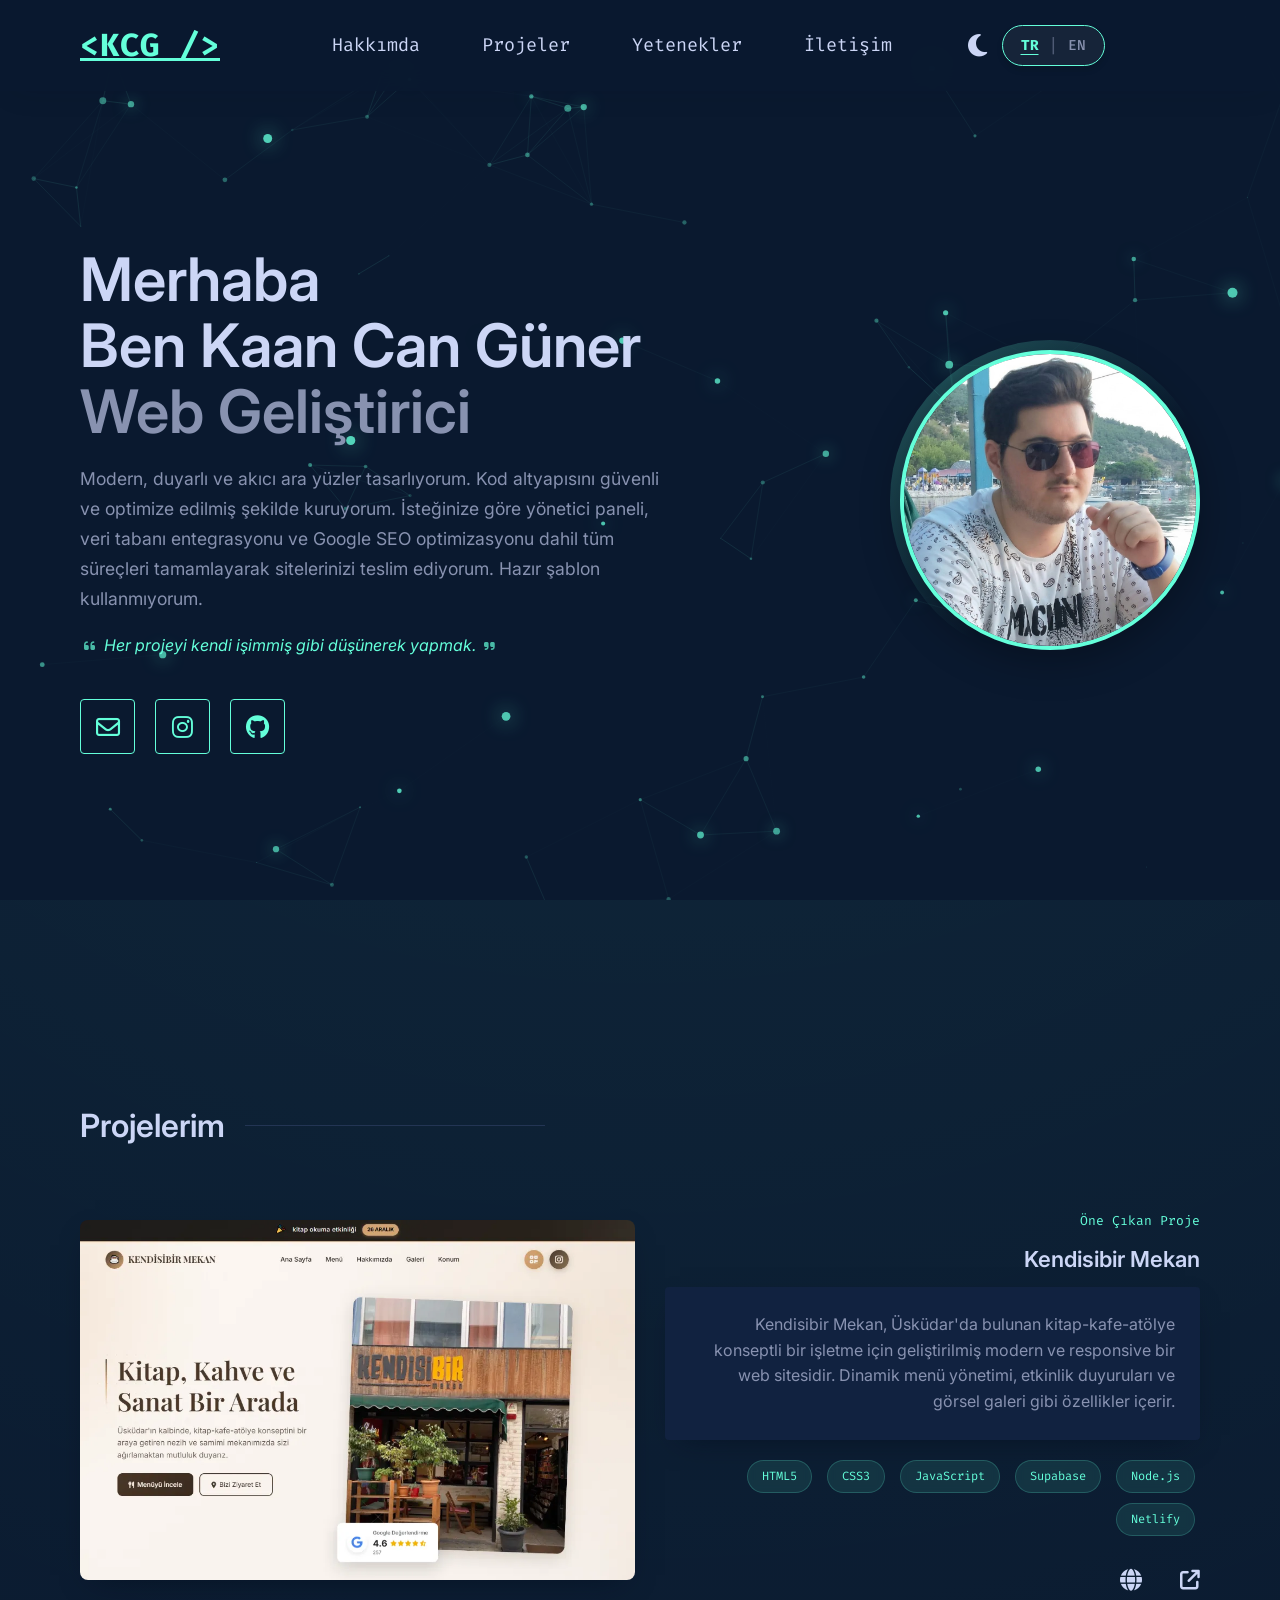
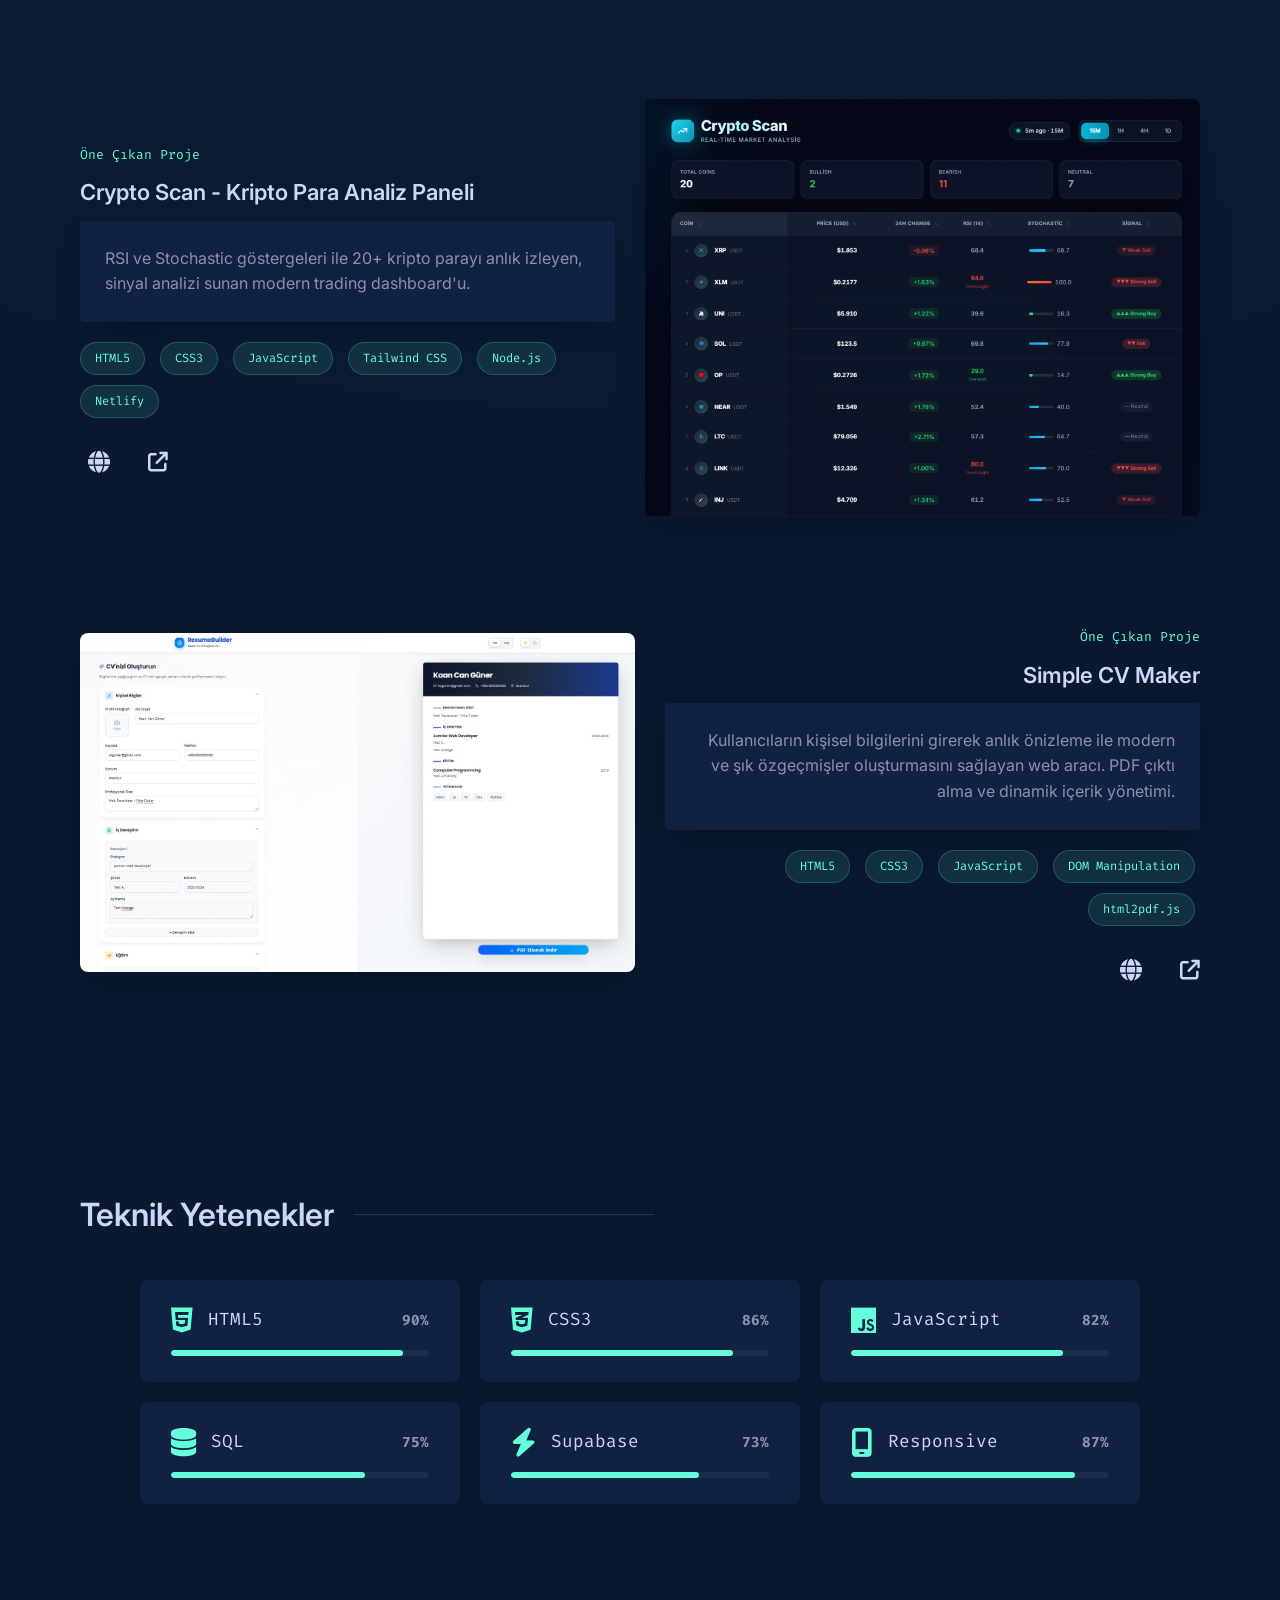
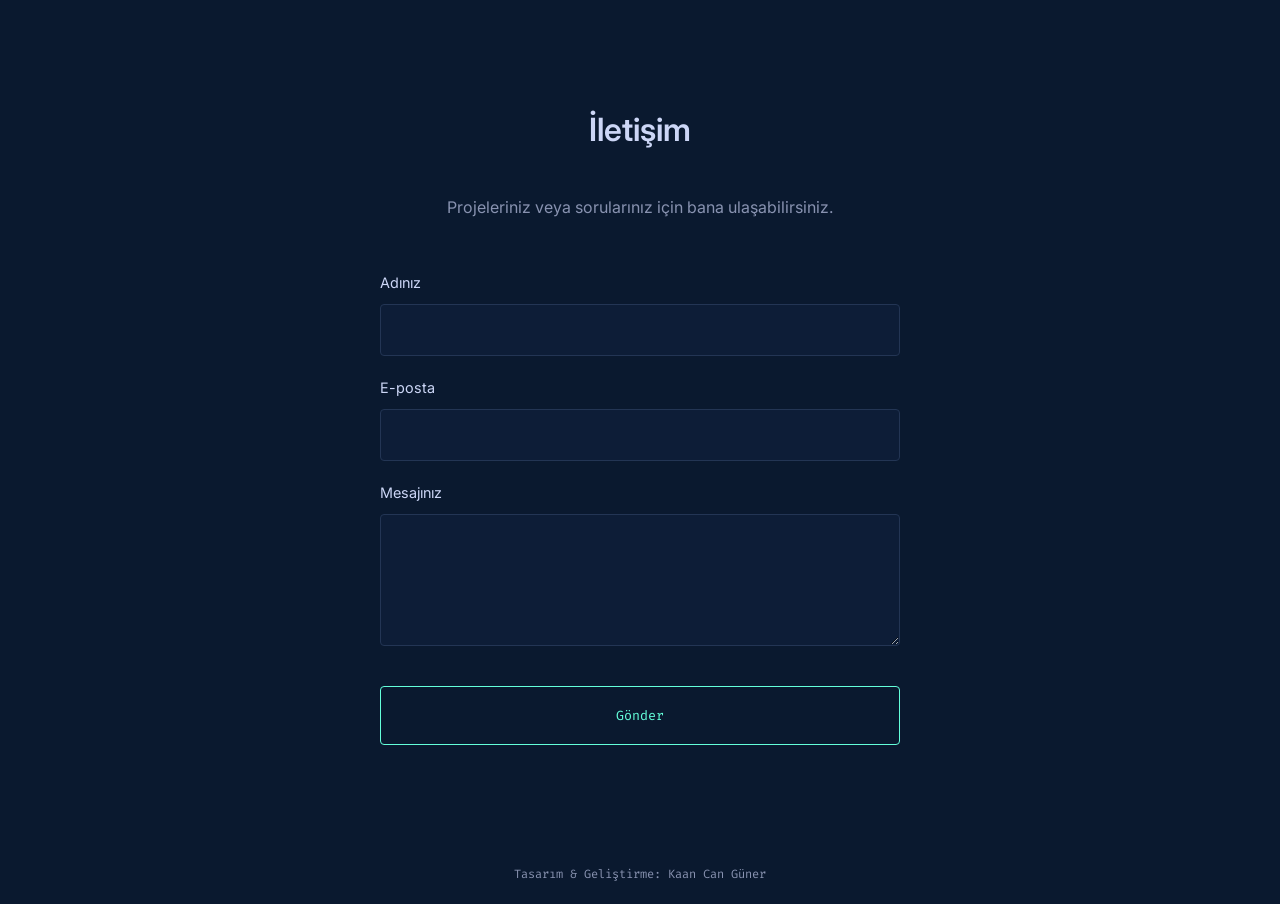
==== commit 1e10cda0: "Update index.html" ====
--- a/index.html
+++ b/index.html
@@ -116,7 +116,7 @@
                             <button class="project-detail-btn" data-project="1" aria-label="Proje Detayları">
                                 <i class="fa-solid fa-globe"></i>
                             </button>
-                            <a href="https://kendisibirmekan.netlify.app" target="_blank" aria-label="External Link">
+                            <a href="https://github.com/Kcguner/kendisibirmekan" target="_blank" aria-label="External Link">
                                 <i class="fa-solid fa-arrow-up-right-from-square"></i>
                             </a>
                         </div>
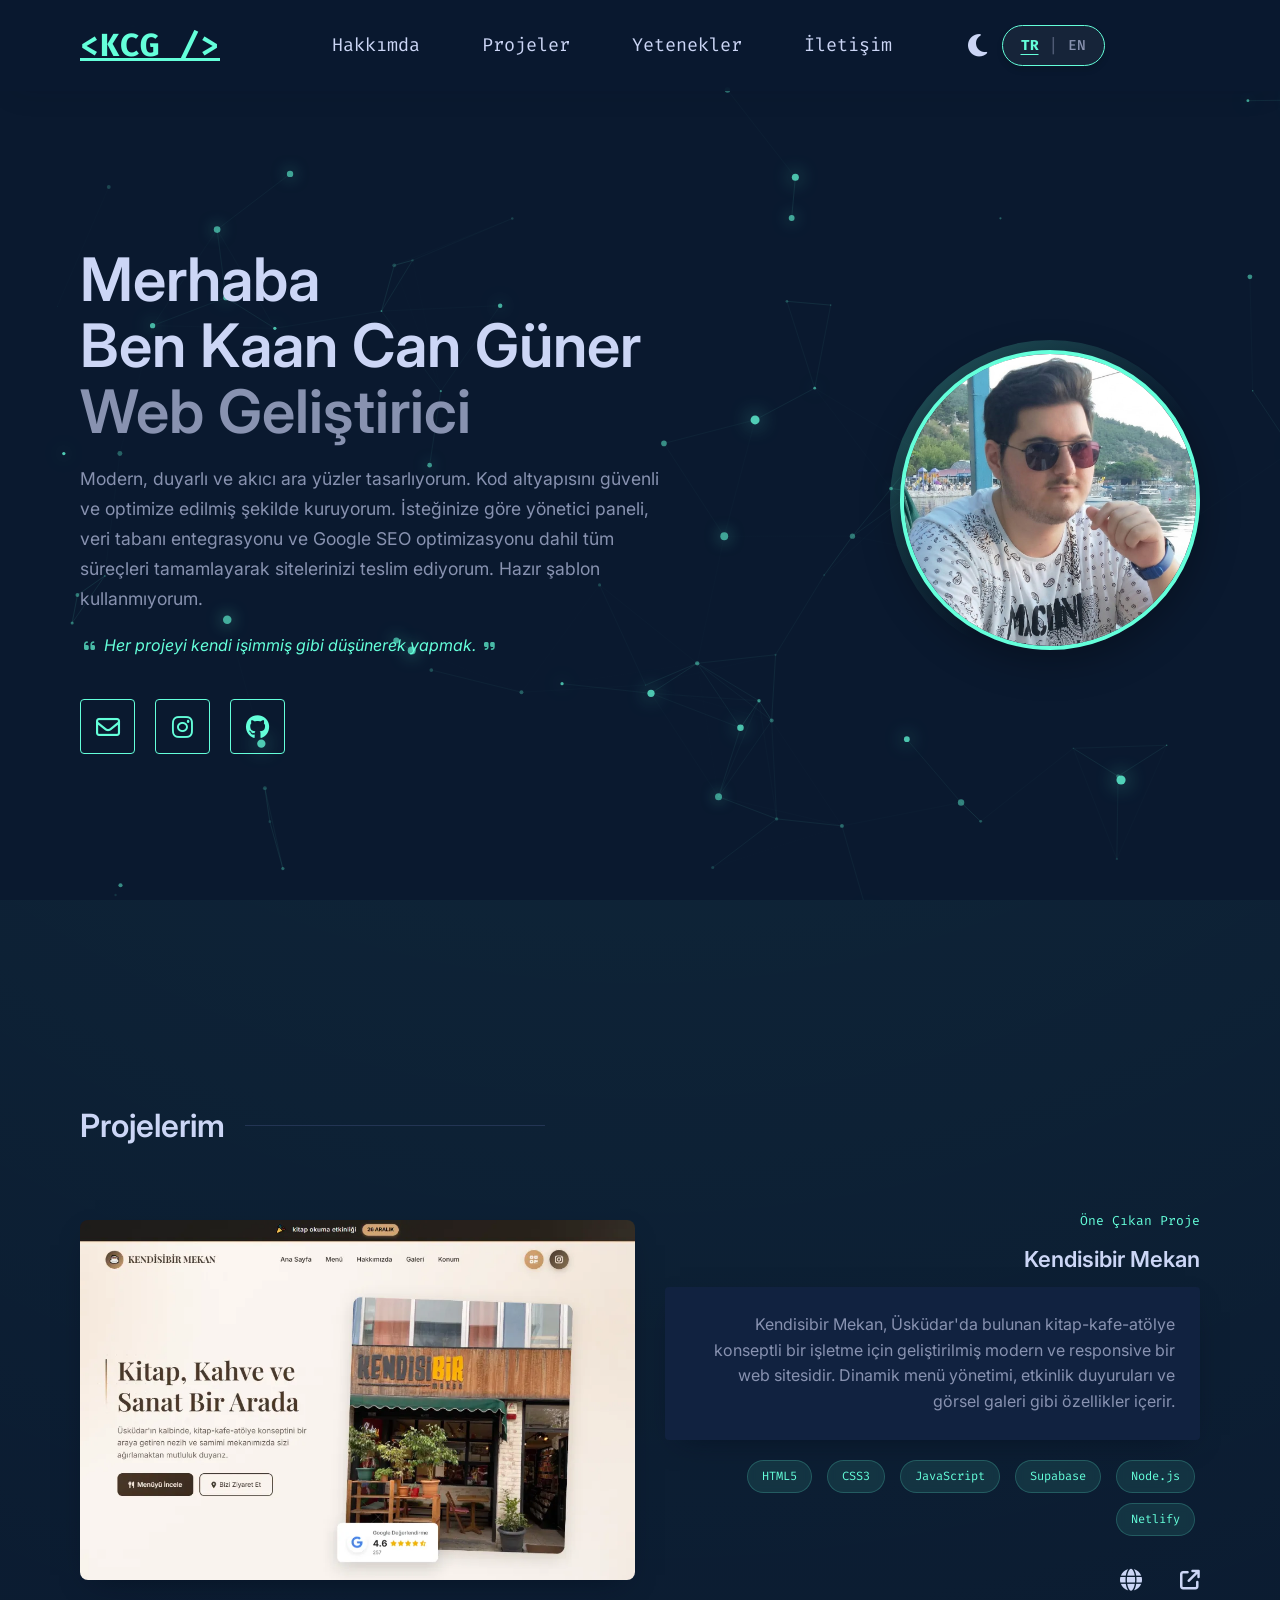
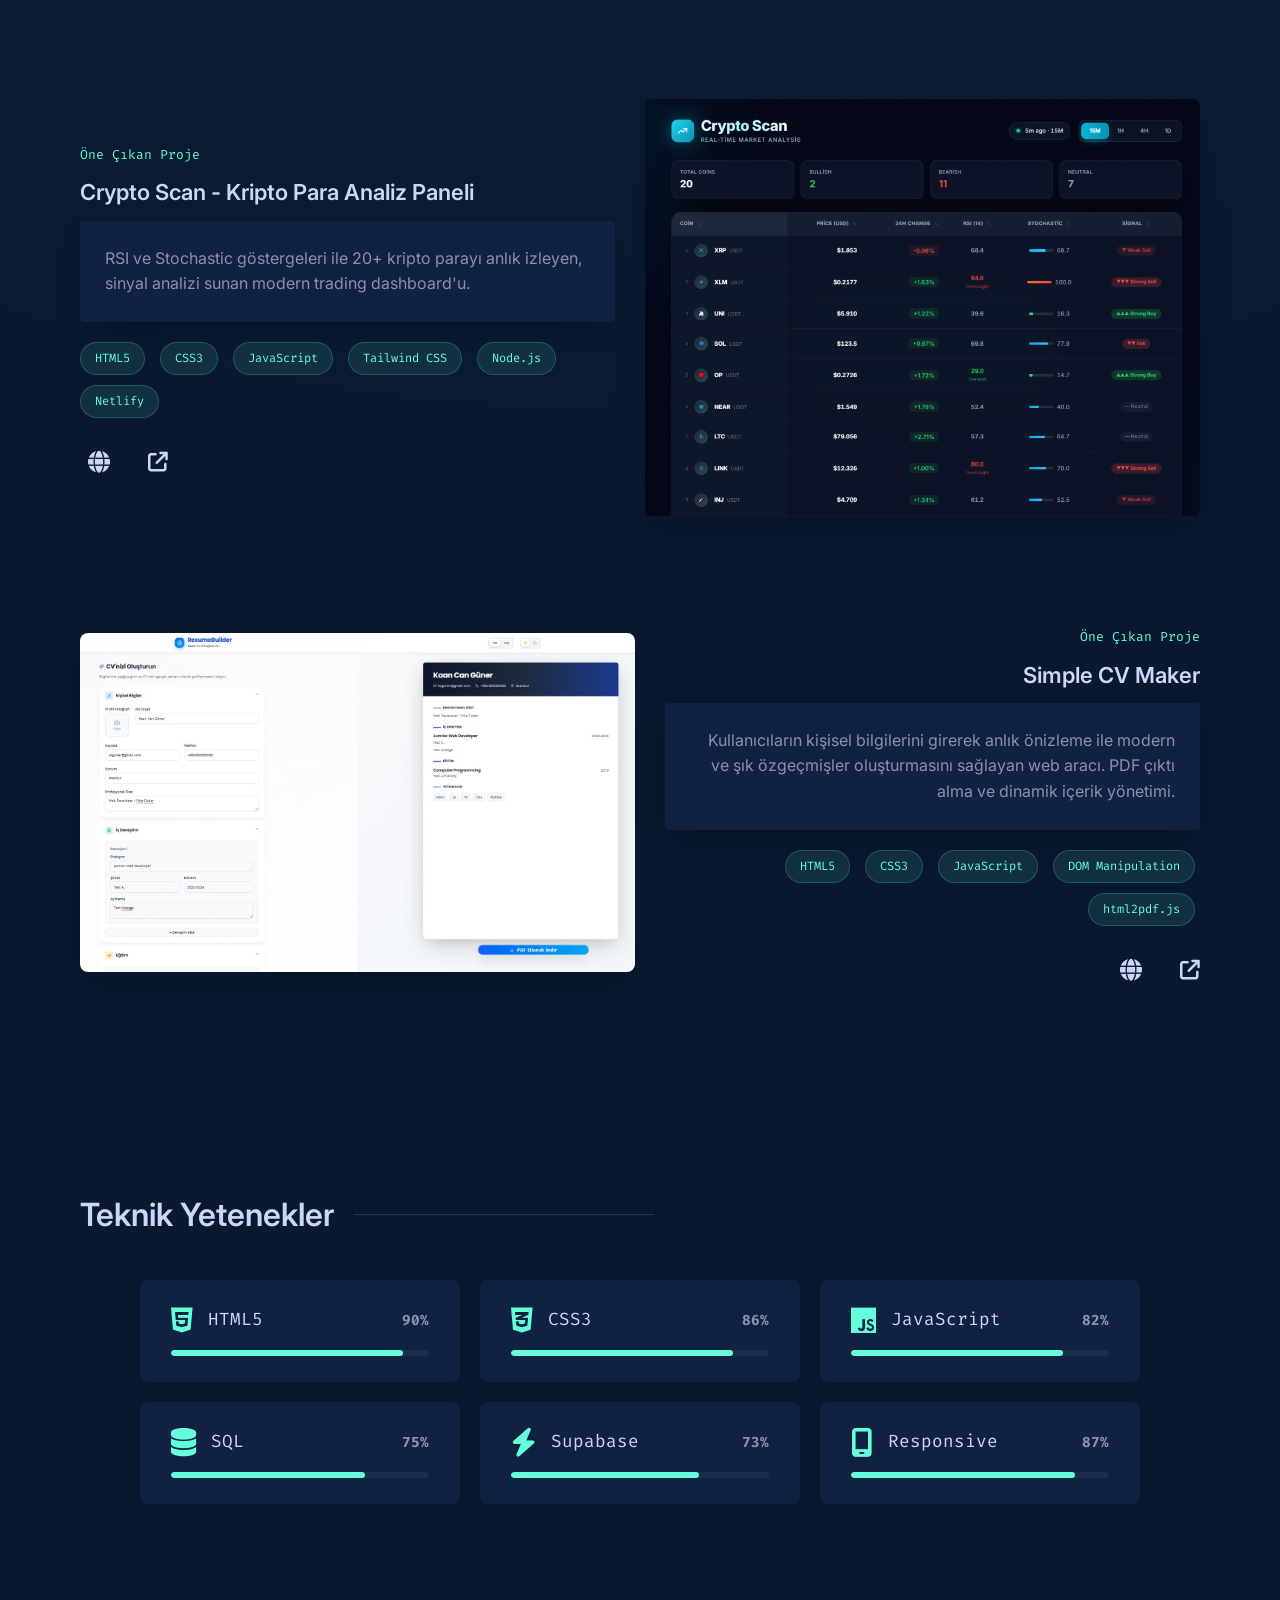
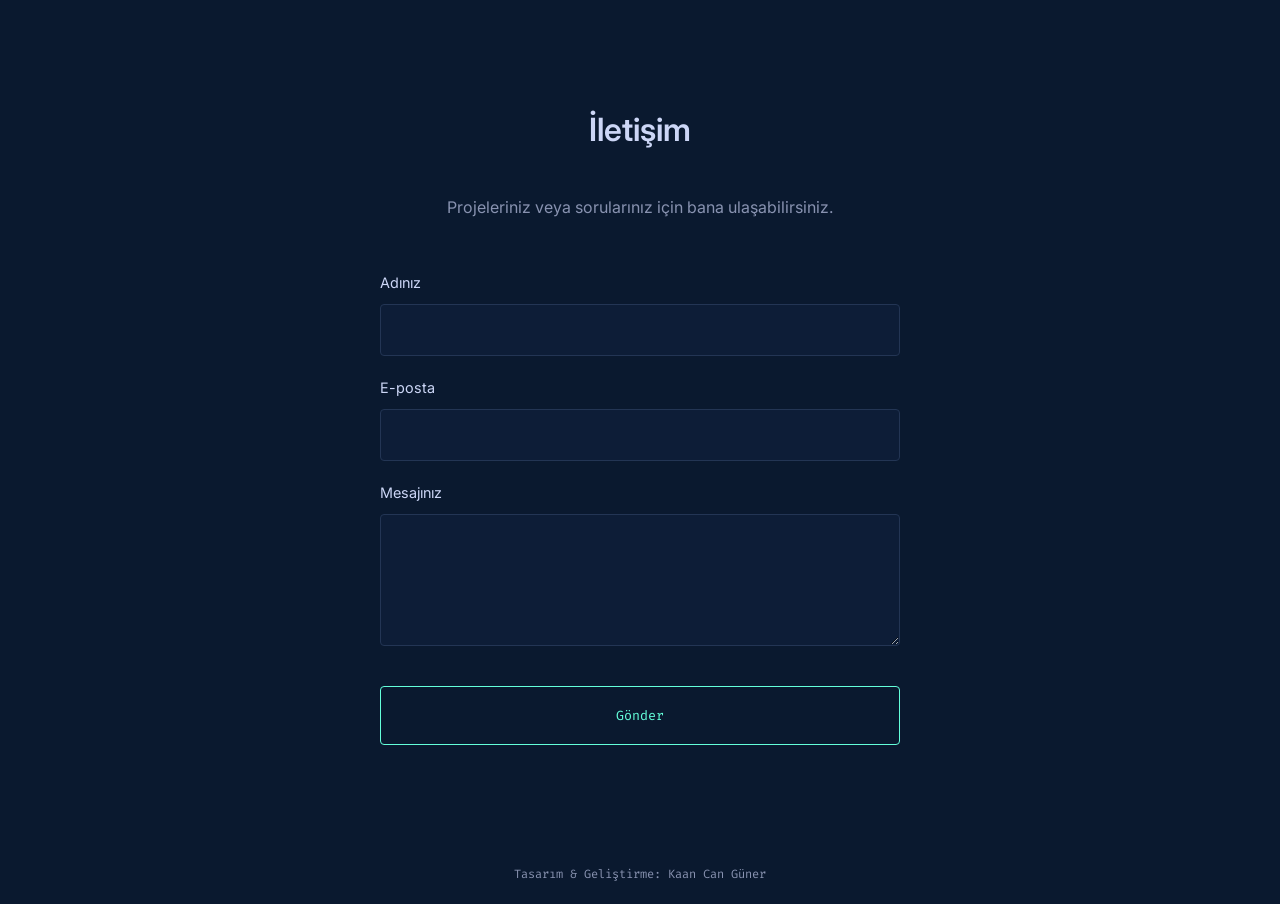
==== commit a97c8649: "Update index.html" ====
--- a/index.html
+++ b/index.html
@@ -116,7 +116,7 @@
                             <button class="project-detail-btn" data-project="1" aria-label="Proje Detayları">
                                 <i class="fa-solid fa-globe"></i>
                             </button>
-                            <a href="https://github.com/Kcguner/kendisibirmekan" target="_blank" aria-label="External Link">
+                            <a href="https://kendisibirmekan.netlify.app/" target="_blank" aria-label="External Link">
                                 <i class="fa-solid fa-arrow-up-right-from-square"></i>
                             </a>
                         </div>
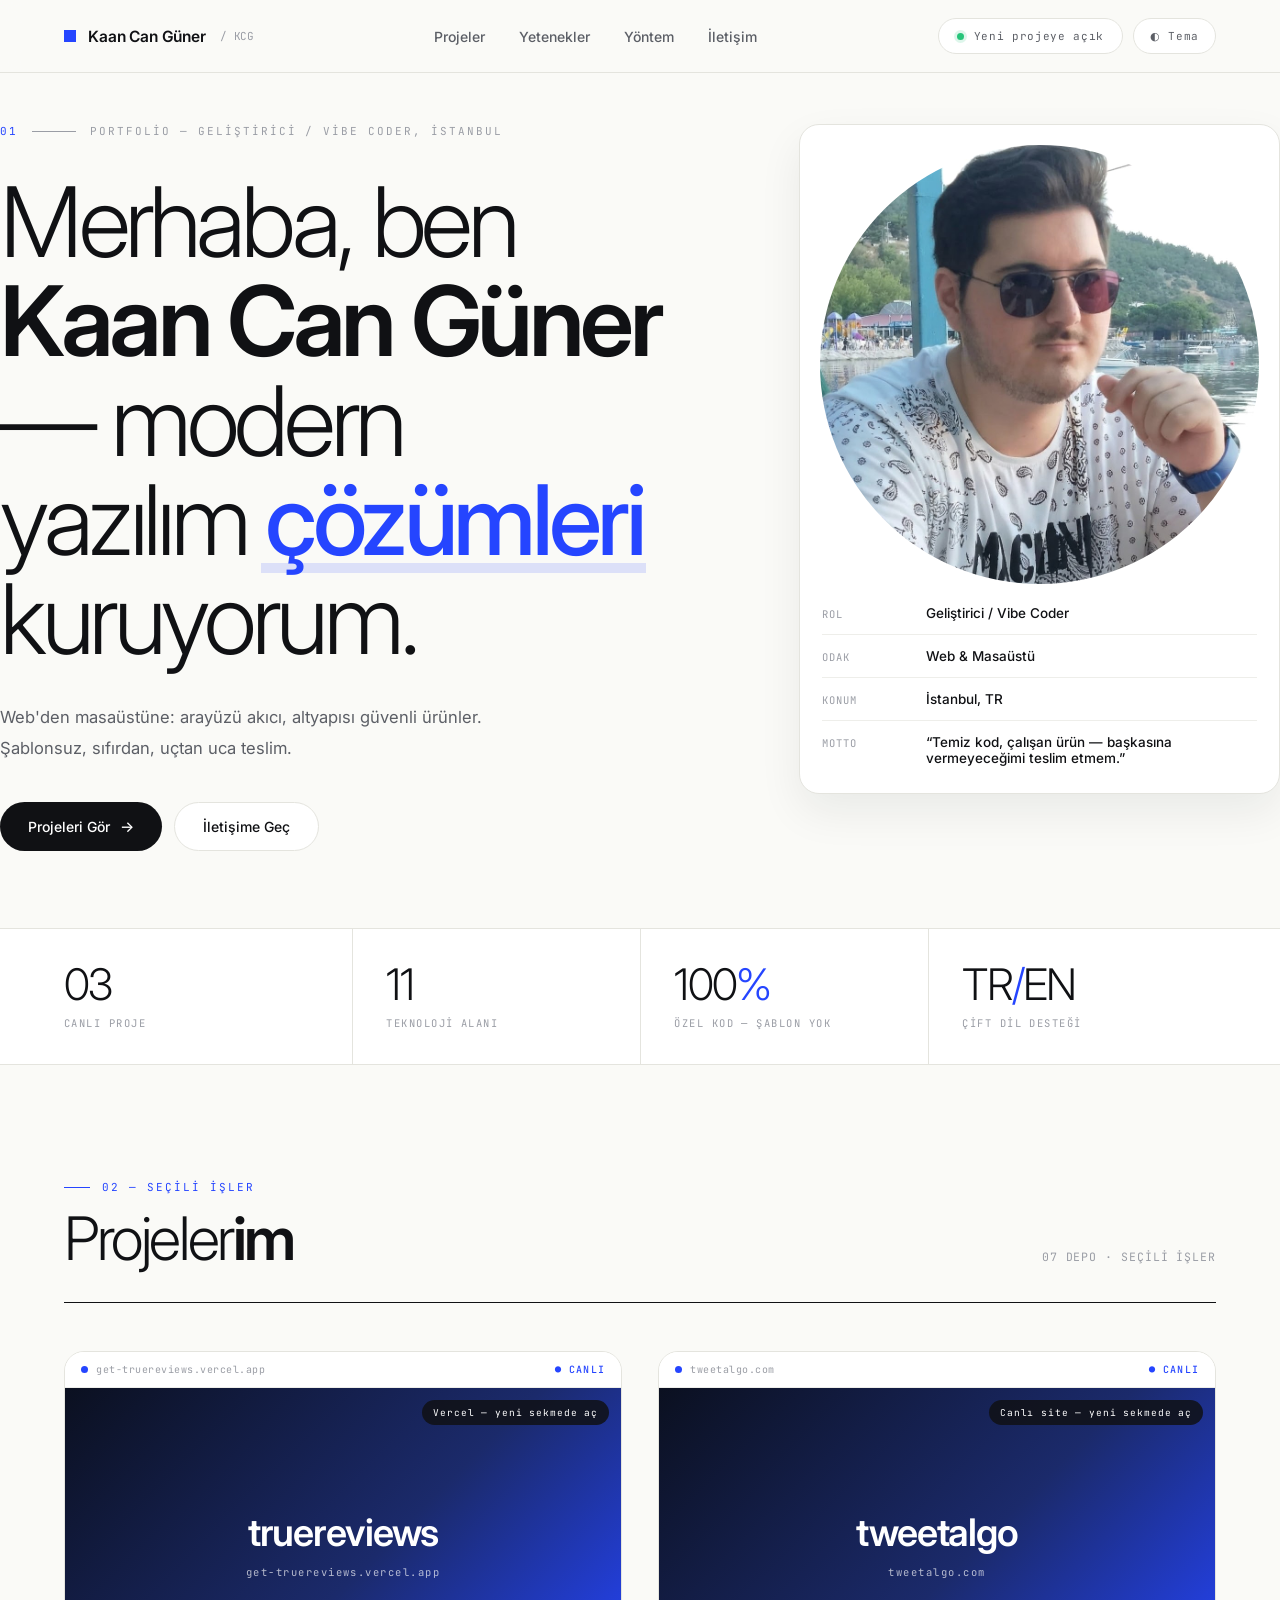
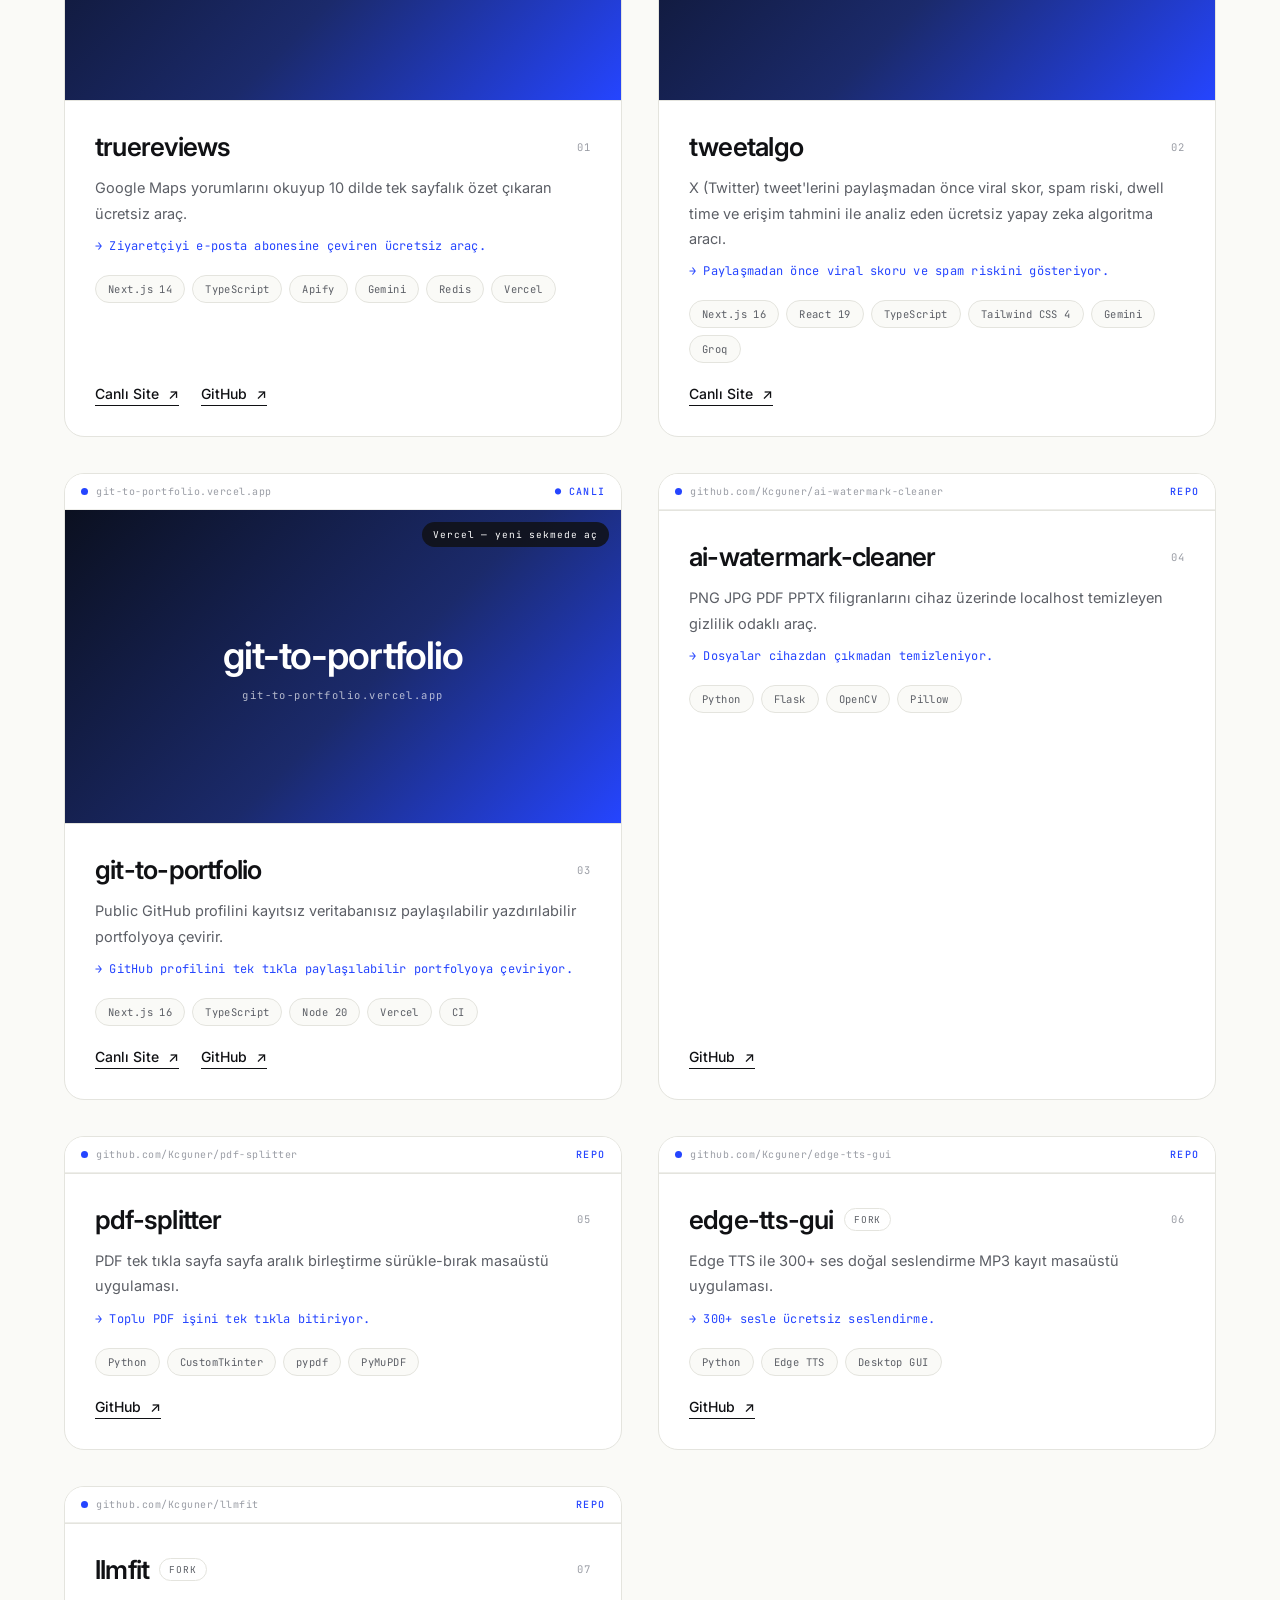
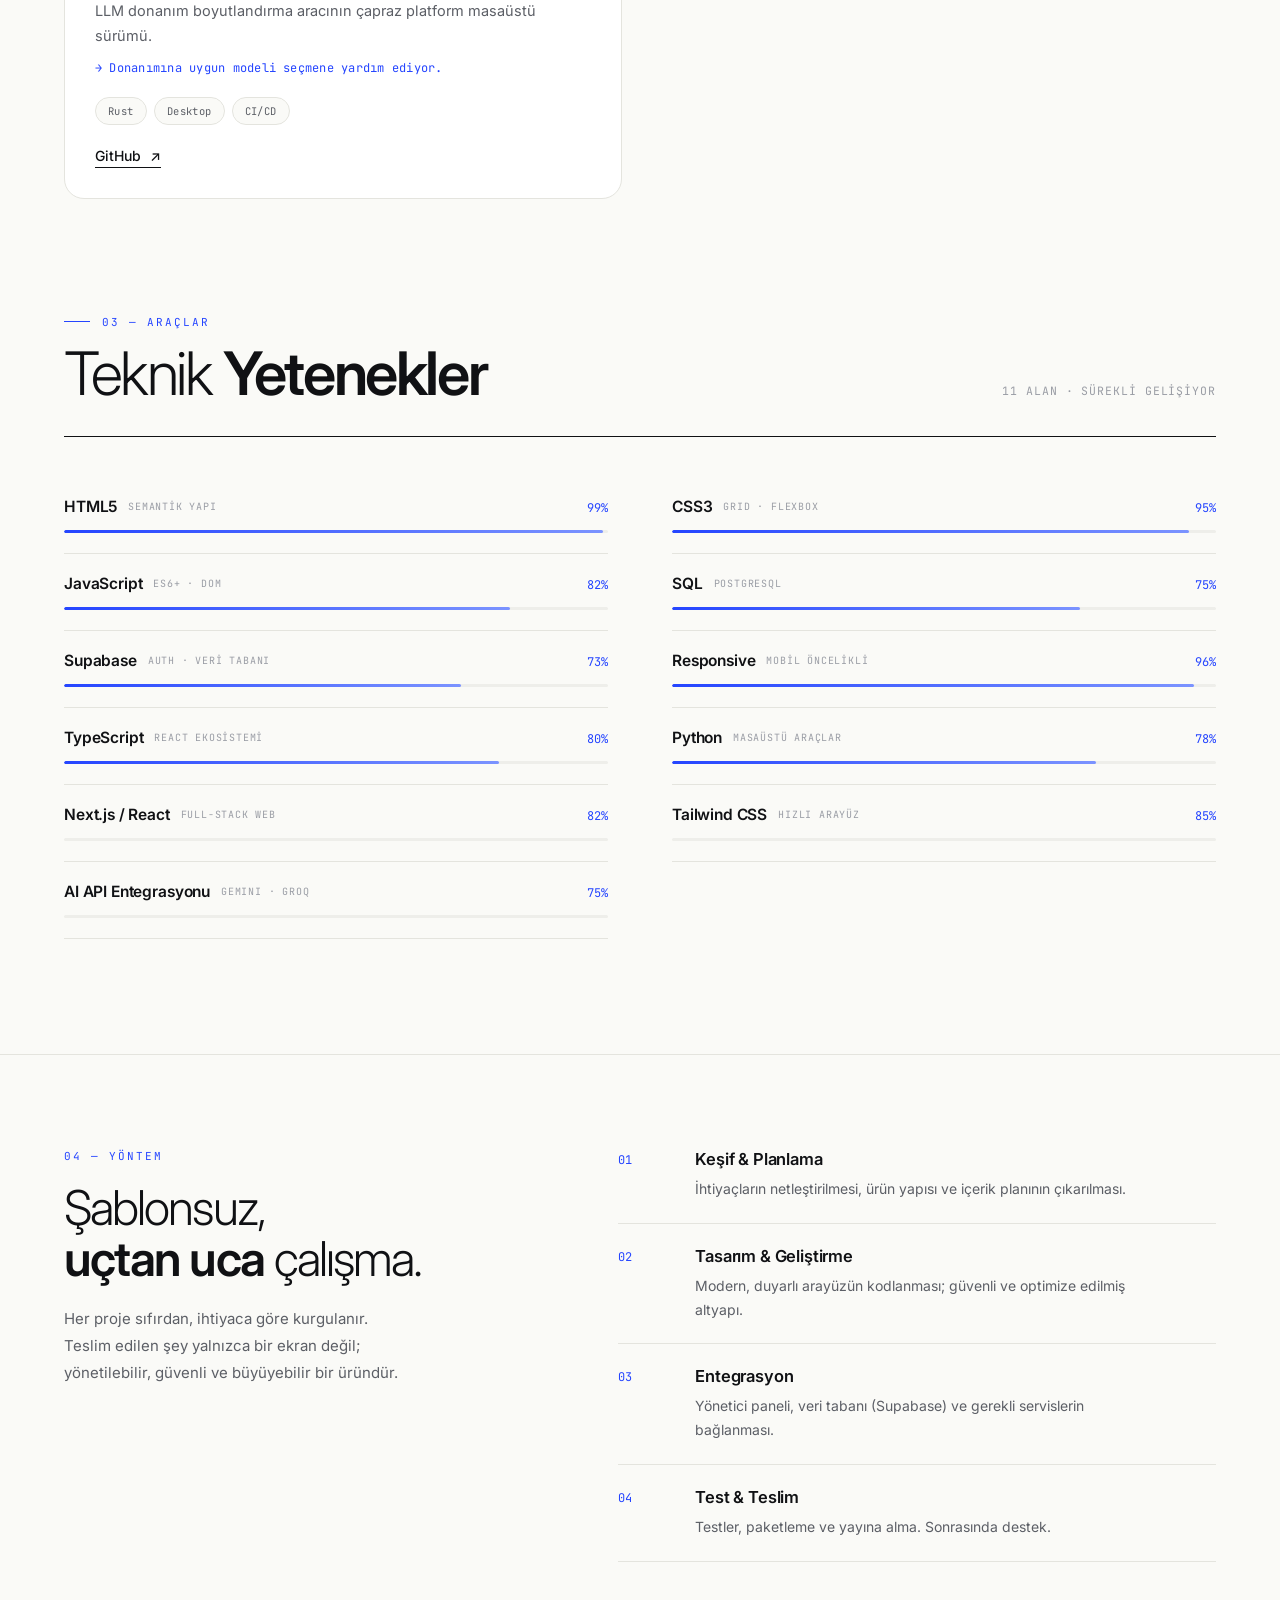
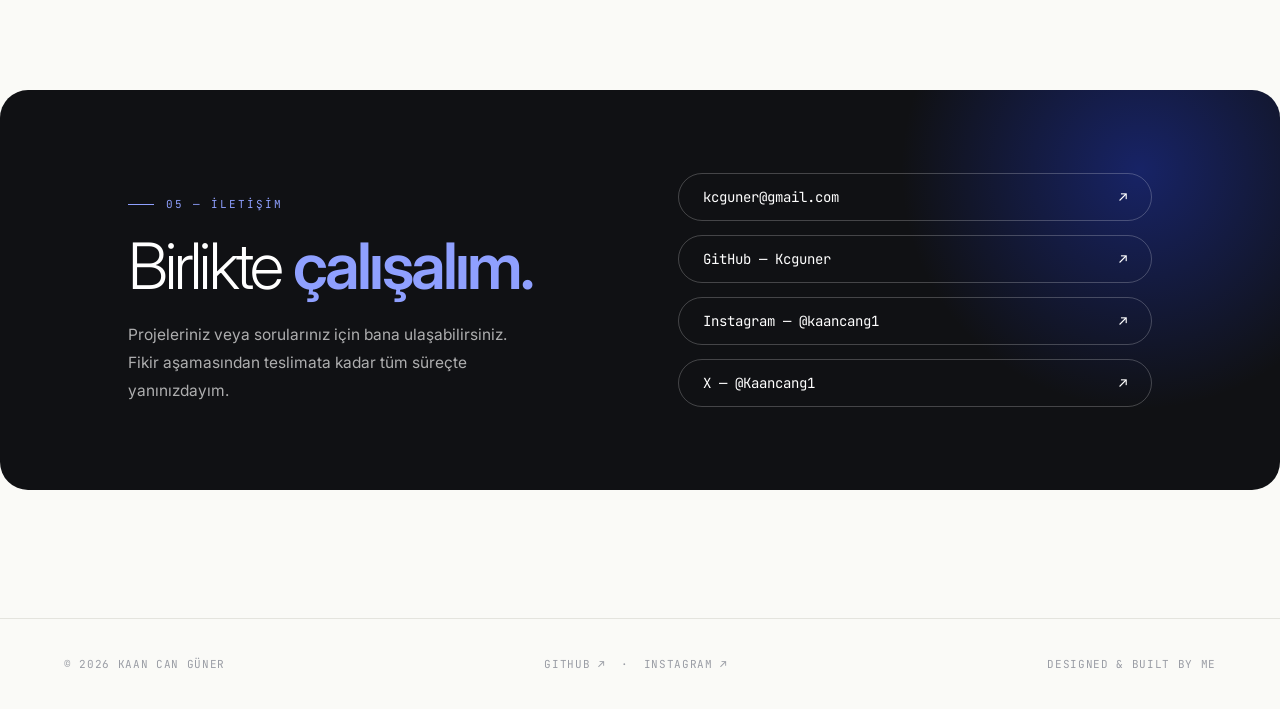
==== commit 7e9b1321: "Go live: glmlight2-based site with pinned projects, tweetalgo, dark mode, responsive fixes, SEO" ====
--- a/index.html
+++ b/index.html
@@ -1,371 +1,614 @@
 <!DOCTYPE html>
-<html lang="tr">
-
+<html lang="tr" data-theme="light">
 <head>
-    <meta charset="UTF-8">
-    <meta name="viewport" content="width=device-width, initial-scale=1.0">
-    <title>Personal Portfolio</title>
-    <link rel="preconnect" href="https://fonts.googleapis.com">
-    <link rel="preconnect" href="https://fonts.gstatic.com" crossorigin>
-    <link
-        href="https://fonts.googleapis.com/css2?family=Fira+Code:wght@400;500&family=Inter:wght@300;400;600;700&display=swap"
-        rel="stylesheet">
-    <link rel="stylesheet" href="https://cdnjs.cloudflare.com/ajax/libs/font-awesome/6.4.0/css/all.min.css">
-    <link rel="stylesheet" href="style.css">
+<meta charset="UTF-8">
+<meta name="viewport" content="width=device-width, initial-scale=1.0">
+<title>Kaan Can Güner — Geliştirici / Vibe Coder</title>
+<meta name="description" content="Kaan Can Güner — Geliştirici / Vibe Coder. Web siteleri ve masaüstü uygulamalar: şablonsuz, sıfırdan, uçtan uca teslim.">
+<meta property="og:title" content="Kaan Can Güner — Geliştirici / Vibe Coder">
+<meta property="og:description" content="Kaan Can Güner — Geliştirici / Vibe Coder. Web siteleri ve masaüstü uygulamalar: şablonsuz, sıfırdan, uçtan uca teslim.">
+<meta property="og:type" content="website">
+<link rel="icon" href="data:image/svg+xml,%3Csvg xmlns='http://www.w3.org/2000/svg' viewBox='0 0 64 64'%3E%3Crect width='64' height='64' rx='14' fill='%232545FF'/%3E%3Ctext x='32' y='46' font-family='Arial,Helvetica,sans-serif' font-size='42' font-weight='700' text-anchor='middle' fill='%23FFFFFF'%3EK%3C/text%3E%3C/svg%3E">
+<link rel="preconnect" href="https://fonts.googleapis.com">
+<link rel="preconnect" href="https://fonts.gstatic.com" crossorigin>
+<link href="https://fonts.googleapis.com/css2?family=Inter:wght@300;400;500;600;700&family=JetBrains+Mono:wght@400;500&display=swap" rel="stylesheet">
+<style>
+:root{
+  --bg:#FAFAF7;
+  --card:#FFFFFF;
+  --ink:#101114;
+  --ink-60:#5C5F66;
+  --ink-40:#9A9DA5;
+  --line:#E4E4DE;
+  --line-2:#EEEEEA;
+  --acc:#2545FF;
+  --acc-soft:rgba(37,69,255,.07);
+  --acc-soft-2:rgba(37,69,255,.14);
+  --sans:'Inter',system-ui,sans-serif;
+  --mono:'JetBrains Mono',ui-monospace,monospace;
+  --gut:clamp(20px,5vw,72px);
+}
+[data-theme="dark"]{
+  --bg:#101114;--card:#17181C;--ink:#F2F1EC;--ink-60:#A7A9B0;--ink-40:#6E7078;
+  --line:#2A2B30;--line-2:#202126;--acc:#7B93FF;--acc-soft:rgba(123,147,255,.12);--acc-soft-2:rgba(123,147,255,.22);
+}
+[data-theme="dark"] nav{background:rgba(16,17,20,.85)}
+[data-theme="dark"] .stats{background:#17181C}
+[data-theme="dark"] .avail,[data-theme="dark"] .btn.ghost,[data-theme="dark"] .burger,[data-theme="dark"] .theme-btn{background:var(--card)}
+[data-theme="dark"] .btn.solid{background:var(--acc);color:#fff}
+[data-theme="dark"] .contact{background:#17181C}
+[data-theme="dark"] .meta-card{box-shadow:0 18px 44px rgba(0,0,0,.45)}
+*{margin:0;padding:0;box-sizing:border-box}
+html{scroll-behavior:smooth;-webkit-text-size-adjust:100%}
+section[id]{scroll-margin-top:96px}
+body{background:var(--bg);color:var(--ink);font-family:var(--sans);font-weight:400;
+  -webkit-font-smoothing:antialiased;overflow-x:hidden;font-size:16px}
+::selection{background:var(--acc);color:#fff}
+a{color:inherit;text-decoration:none}
+.wrap{width:100%;max-width:1280px;margin:0 auto;padding-left:var(--gut);padding-right:var(--gut)}
+.mono{font-family:var(--mono)}
+
+/* ---------- NAV ---------- */
+nav{position:sticky;top:0;z-index:80;background:rgba(250,250,247,.88);backdrop-filter:blur(14px) saturate(1.4);
+  border-bottom:1px solid var(--line)}
+.nav-in{display:flex;align-items:center;justify-content:space-between;height:72px}
+.logo{display:flex;align-items:center;gap:12px;font-weight:600;font-size:15.5px;letter-spacing:-.01em}
+.logo .sq{width:12px;height:12px;background:var(--acc);flex:none;transition:transform .4s cubic-bezier(.2,.7,.3,1)}
+.logo:hover .sq{transform:rotate(135deg)}
+.logo small{font-family:var(--mono);font-weight:400;font-size:11px;color:var(--ink-40);margin-left:2px}
+.nav-links{display:flex;align-items:center;gap:34px}
+.nav-links a{font-size:14px;font-weight:500;color:var(--ink-60);transition:color .22s;position:relative}
+.nav-links a::after{content:'';position:absolute;left:0;right:0;bottom:-6px;height:2px;background:var(--acc);
+  transform:scaleX(0);transform-origin:left;transition:transform .35s cubic-bezier(.2,.7,.3,1)}
+.nav-links a:hover{color:var(--ink)}
+.nav-links a:hover::after{transform:scaleX(1)}
+.avail{display:flex;align-items:center;gap:10px;font-family:var(--mono);font-size:11px;letter-spacing:.06em;
+  color:var(--ink-60);border:1px solid var(--line);background:#fff;border-radius:100px;padding:10px 18px;transition:.28s}
+.avail i{width:7px;height:7px;border-radius:50%;background:#27C47A;box-shadow:0 0 0 3px rgba(39,196,122,.15);font-style:normal}
+.avail:hover{border-color:var(--acc);color:var(--acc)}
+.theme-btn{display:inline-flex;align-items:center;gap:8px;font-family:var(--mono);font-size:11px;letter-spacing:.06em;
+  color:var(--ink-60);border:1px solid var(--line);background:#fff;border-radius:100px;padding:10px 16px;cursor:pointer;transition:.28s}
+.theme-btn:hover{border-color:var(--acc);color:var(--acc)}
+.burger{display:none;width:44px;height:44px;border:1px solid var(--line);border-radius:50%;background:#fff;cursor:pointer;
+  align-items:center;justify-content:center;flex-direction:column;gap:5px}
+.burger i{display:block;width:16px;height:1.5px;background:var(--ink)}
+
+/* ---------- HERO ---------- */
+.hero{border-bottom:1px solid var(--line)}
+.hero-in{display:grid;grid-template-columns:minmax(0,1.5fr) minmax(0,1fr);gap:clamp(36px,6vw,90px);
+  padding:clamp(28px,4vw,56px) 0 clamp(44px,6vw,80px);align-items:center}
+.kicker{display:flex;align-items:center;gap:14px;font-family:var(--mono);font-size:11px;letter-spacing:.18em;
+  text-transform:uppercase;color:var(--ink-40);margin-bottom:clamp(22px,3vw,34px)}
+.kicker .no{color:var(--acc)}
+.kicker .rule{width:44px;height:1px;background:var(--ink-40);flex:none}
+h1{font-size:clamp(42px,7.6vw,104px);font-weight:300;line-height:1.02;letter-spacing:-.045em;text-wrap:balance}
+h1 b{font-weight:600}
+h1 .u{position:relative;color:var(--acc);font-weight:500;white-space:nowrap}
+h1 .u::after{content:'';position:absolute;left:-.04em;right:-.04em;bottom:.05em;height:.1em;background:var(--acc-soft-2);
+  z-index:-1}
+.hero-p{margin-top:clamp(24px,3vw,34px);color:var(--ink-60);font-size:clamp(15px,1.3vw,17px);line-height:1.85;max-width:50ch}
+.hero-cta{display:flex;flex-wrap:wrap;gap:12px;margin-top:clamp(26px,3.2vw,38px)}
+.btn{display:inline-flex;align-items:center;gap:10px;font-size:14px;font-weight:500;border-radius:100px;
+  padding:15px 28px;transition:.3s cubic-bezier(.2,.7,.3,1)}
+.btn.solid{background:var(--ink);color:#fff}
+.btn.solid:hover{background:var(--acc);transform:translateY(-2px);box-shadow:0 12px 28px rgba(37,69,255,.25)}
+.btn.ghost{border:1px solid var(--line);background:#fff;color:var(--ink)}
+.btn.ghost:hover{border-color:var(--ink);transform:translateY(-2px)}
+.btn i{font-style:normal;font-size:15px;transition:transform .3s}
+.btn:hover i{transform:translateX(4px)}
+
+/* hero side — meta card */
+.meta-card{border:1px solid var(--line);background:var(--card);border-radius:20px;overflow:hidden;align-self:start;
+  box-shadow:0 18px 44px rgba(20,22,30,.07)}
+.meta-card .ph{position:relative;aspect-ratio:1/1;overflow:hidden;border-radius:50%;margin:20px 20px 0}
+.meta-card .ph img{width:100%;height:100%;object-fit:cover;transform:scale(1.07);filter:saturate(.92) contrast(1.02);
+  transition:transform 1.1s cubic-bezier(.2,.7,.3,1)}
+.meta-card:hover .ph img{transform:scale(1.11)}
+.meta-card .ph .tag{position:absolute;top:auto;bottom:14px;left:50%;transform:translateX(-50%);white-space:nowrap;background:#fff;border-radius:100px;
+  font-family:var(--mono);font-size:10px;letter-spacing:.1em;padding:7px 13px;color:var(--ink);
+  display:flex;align-items:center;gap:7px}
+.meta-card .ph .tag i{width:6px;height:6px;border-radius:50%;background:#27C47A;font-style:normal}
+.meta-card .rows{padding:8px 22px 14px}
+.mrow{display:flex;align-items:baseline;gap:12px;padding:13px 0;border-bottom:1px solid var(--line-2);font-size:13.5px}
+.mrow:last-child{border-bottom:0}
+.mrow dt{font-family:var(--mono);font-size:10.5px;letter-spacing:.1em;text-transform:uppercase;color:var(--ink-40);
+  width:92px;flex:none}
+.mrow dd{color:var(--ink);font-weight:500}
+
+/* ---------- STATS BAR ---------- */
+.stats{border-bottom:1px solid var(--line);background:#fff}
+.stats-in{display:grid;grid-template-columns:repeat(4,1fr)}
+.stat{padding:clamp(22px,3vw,34px) 0;border-left:1px solid var(--line);padding-left:clamp(18px,2.6vw,34px)}
+.stat:first-child{border-left:0;padding-left:0}
+.stat b{display:block;font-size:clamp(26px,3.4vw,44px);font-weight:300;letter-spacing:-.04em;line-height:1}
+.stat b em{font-style:normal;color:var(--acc)}
+.stat span{display:block;font-family:var(--mono);font-size:10.5px;letter-spacing:.14em;text-transform:uppercase;
+  color:var(--ink-40);margin-top:10px}
+
+/* ---------- SECTION HEAD ---------- */
+.sec{padding-top:clamp(60px,9vw,120px)}
+.shead{display:flex;align-items:flex-end;justify-content:space-between;gap:20px;flex-wrap:wrap;
+  padding-bottom:clamp(22px,3vw,32px);border-bottom:1px solid var(--ink)}
+.shead .l .lbl{font-family:var(--mono);font-size:11px;letter-spacing:.18em;text-transform:uppercase;
+  color:var(--acc);margin-bottom:14px;display:flex;align-items:center;gap:12px}
+.shead .l .lbl::before{content:'';width:26px;height:1px;background:var(--acc)}
+.shead h2{font-size:clamp(32px,5vw,60px);font-weight:300;letter-spacing:-.04em;line-height:1.02}
+.shead h2 b{font-weight:600}
+.shead .r{font-family:var(--mono);font-size:11.5px;letter-spacing:.08em;color:var(--ink-40);padding-bottom:6px}
+
+/* ---------- PROJECTS ---------- */
+.pgrid{display:grid;grid-template-columns:repeat(2,minmax(0,1fr));gap:clamp(22px,3vw,36px);
+  padding-top:clamp(30px,4vw,48px)}
+.pcard{border:1px solid var(--line);border-radius:20px;background:var(--card);overflow:hidden;
+  transition:transform .4s cubic-bezier(.2,.7,.3,1),box-shadow .4s,border-color .4s;display:flex;flex-direction:column}
+.pcard:hover{transform:translateY(-7px);box-shadow:0 26px 56px rgba(20,22,30,.11);border-color:#D8D8D0}
+.pcard.wide{grid-column:1/-1}
+.pframe{position:relative;border-bottom:1px solid var(--line);background:#fff}
+.pframe .bar{display:flex;align-items:center;gap:8px;padding:11px 16px;border-bottom:1px solid var(--line-2);
+  font-family:var(--mono);font-size:10px;letter-spacing:.05em;color:var(--ink-40)}
+.pframe .bar .dot{width:7px;height:7px;border-radius:50%;background:var(--acc);flex:none}
+.pframe .bar .u{overflow:hidden;text-overflow:ellipsis;white-space:nowrap}
+.pframe .bar .live{margin-left:auto;color:var(--acc);font-weight:500;letter-spacing:.12em;flex:none}
+.pframe iframe,.pframe .poster{width:100%;aspect-ratio:16/9;border:0;display:block;background:#fff}
+.pframe .in{overflow:hidden}
+.pframe .in iframe{transition:transform .9s cubic-bezier(.2,.7,.3,1)}
+.pcard:hover .pframe .in iframe{transform:scale(1.03)}
+.poster{position:relative;display:block;width:100%;border:0;padding:0;cursor:pointer;overflow:hidden;background:#fff;
+  aspect-ratio:16/9}
+.poster img{width:100%;height:100%;object-fit:cover;object-position:top center;display:block;
+  transition:transform .9s cubic-bezier(.2,.7,.3,1)}
+.pcard:hover .poster img{transform:scale(1.03)}
+.poster .ov{position:absolute;inset:0;display:flex;flex-direction:column;align-items:center;justify-content:center;gap:8px;
+  background:rgba(16,17,20,.58);color:#fff;font-family:var(--mono);font-size:12.5px;letter-spacing:.05em;
+  opacity:0;transition:.32s;text-align:center;padding:14px}
+.poster .ov small{font-size:10px;color:rgba(255,255,255,.72)}
+.pcard:hover .poster .ov{opacity:1}
+.poster .blk{position:absolute;top:12px;right:12px;background:rgba(16,17,20,.85);color:#fff;
+  font-family:var(--mono);font-size:9.5px;letter-spacing:.09em;padding:6px 11px;border-radius:100px;z-index:2}
+.pbody{padding:clamp(22px,2.6vw,30px);display:flex;flex-direction:column;flex:1}
+.pbody .top{display:flex;align-items:center;justify-content:space-between;gap:14px;flex-wrap:wrap}
+.pbody h3{font-size:clamp(20px,2.2vw,26px);font-weight:600;letter-spacing:-.03em}
+.pbody .yr{font-family:var(--mono);font-size:10.5px;color:var(--ink-40);letter-spacing:.1em;flex:none}
+.pbody p{margin-top:13px;color:var(--ink-60);font-size:14.5px;line-height:1.75}
+.pbody .result{margin-top:10px;font-family:var(--mono);font-size:12px;letter-spacing:.02em;color:var(--acc)}
+.ptech{display:flex;flex-wrap:wrap;gap:7px;margin-top:18px}
+.ptech span{font-family:var(--mono);font-size:10.5px;letter-spacing:.04em;color:var(--ink-60);
+  background:var(--bg);border:1px solid var(--line);border-radius:100px;padding:6px 12px;transition:.25s}
+.pcard:hover .ptech span{border-color:#D8D8D0;background:#fff}
+.plink{margin-top:auto;padding-top:22px;display:inline-flex;align-items:center;gap:9px;align-self:flex-start;
+  font-size:14px;font-weight:500;color:var(--ink);border-bottom:1px solid var(--ink);padding-bottom:3px;transition:.28s}
+.plink i{font-style:normal;transition:transform .3s}
+.plink:hover{color:var(--acc);border-color:var(--acc)}
+.plink:hover i{transform:translate(3px,-3px)}
+.plinks{margin-top:auto;padding-top:22px;display:flex;flex-wrap:wrap;gap:22px}
+.plinks .plink{margin-top:0;padding-top:0}
+.ttlwrap{display:flex;align-items:center;gap:10px;min-width:0}
+.ttlwrap h3{overflow-wrap:anywhere}
+.fork{font-family:var(--mono);font-size:9.5px;letter-spacing:.1em;color:var(--ink-60);border:1px solid var(--line);
+  border-radius:100px;padding:4px 9px;flex:none}
+.poster .mock{position:absolute;inset:0;display:flex;flex-direction:column;align-items:center;justify-content:center;gap:10px;
+  padding:16px;text-align:center;color:#fff;background:linear-gradient(135deg,#0B1020 0%,#1B2A6B 55%,#2545FF 100%)}
+.poster .mock .m{font-size:clamp(22px,3.2vw,38px);font-weight:600;letter-spacing:-.03em;overflow-wrap:anywhere}
+.poster .mock .s{font-family:var(--mono);font-size:10.5px;letter-spacing:.14em;opacity:.68;overflow-wrap:anywhere}
+
+/* ---------- SKILLS ---------- */
+.skills{margin-top:clamp(26px,3.4vw,40px);display:grid;grid-template-columns:repeat(2,minmax(0,1fr));
+  column-gap:clamp(30px,5vw,72px)}
+.skl{padding:20px 0;border-bottom:1px solid var(--line)}
+.skl .t{display:flex;align-items:baseline;justify-content:space-between;gap:12px}
+.skl .t .nm{font-size:15.5px;font-weight:600;letter-spacing:-.01em;display:flex;align-items:center;gap:11px;min-width:0}
+.skl .t .nm small{font-family:var(--mono);font-weight:400;font-size:10px;color:var(--ink-40);letter-spacing:.08em;overflow-wrap:anywhere}
+.skl .t .pc{font-family:var(--mono);font-size:12px;color:var(--acc)}
+.skl .bar{margin-top:14px;height:3px;background:var(--line-2);border-radius:100px;overflow:hidden}
+.skl .bar i{display:block;height:100%;width:0;border-radius:100px;
+  background:linear-gradient(90deg,var(--acc),#7B93FF);transition:width 1.25s cubic-bezier(.2,.7,.3,1)}
+
+/* ---------- PROCESS — swiss numbered list ---------- */
+.proc{margin-top:clamp(60px,9vw,120px);border-top:1px solid var(--line);padding-top:clamp(40px,6vw,72px);
+  display:grid;grid-template-columns:minmax(0,.9fr) minmax(0,1.1fr);gap:clamp(32px,5vw,80px)}
+.proc .l h2{font-size:clamp(28px,4vw,48px);font-weight:300;letter-spacing:-.04em;line-height:1.06}
+.proc .l h2 b{font-weight:600}
+.proc .l p{margin-top:20px;color:var(--ink-60);font-size:15px;line-height:1.8;max-width:38ch}
+.steps{display:flex;flex-direction:column}
+.step{display:grid;grid-template-columns:52px minmax(0,1fr);gap:clamp(14px,2vw,26px);padding:22px 0;
+  border-bottom:1px solid var(--line);transition:padding-left .4s cubic-bezier(.2,.7,.3,1)}
+.step:hover{padding-left:12px}
+.step .n{font-family:var(--mono);font-size:12px;color:var(--acc);padding-top:3px}
+.step h4{font-size:16.5px;font-weight:600;letter-spacing:-.01em}
+.step p{margin-top:8px;color:var(--ink-60);font-size:14px;line-height:1.7;max-width:52ch}
+
+/* ---------- CONTACT ---------- */
+.contact{margin-top:clamp(66px,10vw,130px);background:var(--ink);color:#fff;border-radius:28px;
+  margin-bottom:clamp(66px,10vw,130px);overflow:hidden;position:relative}
+.contact::before{content:'';position:absolute;top:-180px;right:-120px;width:520px;height:520px;border-radius:50%;
+  background:radial-gradient(circle,rgba(37,69,255,.35),transparent 65%);pointer-events:none}
+.contact-in{display:grid;grid-template-columns:1fr 1fr;gap:clamp(36px,6vw,90px);
+  padding:clamp(44px,6.5vw,90px) clamp(28px,5vw,72px);position:relative}
+.contact .lbl{font-family:var(--mono);font-size:11px;letter-spacing:.18em;text-transform:uppercase;
+  color:#8FA0FF;margin-bottom:18px;display:flex;align-items:center;gap:12px}
+.contact .lbl::before{content:'';width:26px;height:1px;background:#8FA0FF}
+.contact h2{font-size:clamp(34px,5.2vw,64px);font-weight:300;letter-spacing:-.045em;line-height:1.04}
+.contact h2 b{font-weight:600;color:#8FA0FF}
+.contact p{margin-top:22px;color:rgba(255,255,255,.66);font-size:15.5px;line-height:1.8;max-width:40ch}
+.contact .mail{display:inline-flex;align-items:center;gap:11px;margin-top:28px;font-family:var(--mono);
+  font-size:14px;color:#fff;border:1px solid rgba(255,255,255,.22);border-radius:100px;padding:14px 24px;transition:.3s}
+.contact .mail:hover{border-color:#8FA0FF;color:#8FA0FF}
+.cform .fg{padding:18px 0;border-bottom:1px solid rgba(255,255,255,.16);transition:border-color .3s}
+.cform .fg:focus-within{border-color:#8FA0FF}
+.cform label{display:block;font-family:var(--mono);font-size:10px;letter-spacing:.15em;text-transform:uppercase;
+  color:rgba(255,255,255,.42);margin-bottom:9px;transition:color .3s}
+.cform .fg:focus-within label{color:#8FA0FF}
+.cform input,.cform textarea{width:100%;background:none;border:0;outline:none;color:#fff;
+  font-family:var(--sans);font-size:16px;resize:none}
+.cform input::placeholder,.cform textarea::placeholder{color:rgba(255,255,255,.24)}
+.cform button{margin-top:32px;background:#fff;color:var(--ink);border:0;font-family:var(--sans);font-size:14.5px;
+  font-weight:600;border-radius:100px;padding:17px 36px;cursor:pointer;display:inline-flex;align-items:center;gap:11px;
+  transition:.3s cubic-bezier(.2,.7,.3,1)}
+.cform button:hover{background:#8FA0FF;color:#fff;transform:translateY(-2px);box-shadow:0 14px 32px rgba(37,69,255,.4)}
+.cform button i{font-style:normal;transition:transform .3s}
+.cform button:hover i{transform:translateX(5px)}
+.cform.chan{display:flex;flex-direction:column;gap:14px;align-items:stretch}
+.cform.chan .mail{margin-top:0;justify-content:space-between}
+
+/* ---------- FOOTER ---------- */
+footer{border-top:1px solid var(--line)}
+.foot{display:flex;align-items:center;justify-content:space-between;gap:14px;flex-wrap:wrap;
+  padding-top:32px;padding-bottom:32px;font-family:var(--mono);font-size:11px;letter-spacing:.06em;color:var(--ink-40)}
+.foot a{display:inline-block;padding:6px 0;transition:color .25s}
+.foot a:hover{color:var(--acc)}
+
+/* ---------- REVEAL ---------- */
+.rv{opacity:0;transform:translateY(26px);transition:opacity .8s cubic-bezier(.2,.7,.3,1),transform .8s cubic-bezier(.2,.7,.3,1)}
+.rv.in{opacity:1;transform:none}
+
+@media(max-width:1000px){
+  .hero-in{grid-template-columns:1fr;align-items:start}
+  .meta-card{max-width:440px;margin-inline:auto}
+  .stats-in{grid-template-columns:repeat(2,1fr)}
+  .stat:nth-child(odd){border-left:0;padding-left:0}
+  .stat{padding-bottom:22px}
+  .stat:nth-child(-n+2){border-bottom:1px solid var(--line)}
+  .pgrid{grid-template-columns:1fr}
+  .skills{grid-template-columns:1fr}
+  .proc{grid-template-columns:1fr}
+  .contact-in{grid-template-columns:1fr}
+}
+@media(max-width:900px){
+  .nav-links{position:fixed;inset:72px 0 auto;flex-direction:column;align-items:flex-start;gap:0;
+    background:var(--bg);border-bottom:1px solid var(--line);padding:10px var(--gut) 22px;
+    transform:translateY(-10px);opacity:0;pointer-events:none;transition:.28s}
+  .nav-links.open{transform:none;opacity:1;pointer-events:auto}
+  .nav-links a{padding:15px 0;border-bottom:1px solid var(--line-2);width:100%;font-size:15px}
+  .nav-links a::after{display:none}
+  .burger{display:flex}
+}
+@media(max-width:620px){
+  .stats-in{grid-template-columns:1fr}
+  .stat{border-left:0;padding-left:0;border-bottom:1px solid var(--line);padding-bottom:20px}
+  .stat:last-child{border-bottom:0}
+  .foot{flex-direction:column;align-items:flex-start;gap:9px}
+  .logo small{display:none}
+  .avail span{display:none}
+  .avail{padding:10px 13px}
+}
+@media(max-width:620px){.plink{padding:10px 0}}
+@media(max-width:400px){
+  .logo{font-size:14px}
+  .contact .mail{font-size:12.5px;padding:13px 18px;overflow-wrap:anywhere}
+}
+@media(prefers-reduced-motion:reduce){
+  *{animation:none!important;transition-duration:.01ms!important}
+  .rv{opacity:1;transform:none}
+  .skl .bar i{width:var(--w)}
+}
+@media (hover:none){.poster .ov{opacity:1}}
+</style>
 </head>
-
 <body>
-    <canvas id="code-background"></canvas>
-    <nav class="navbar">
-        <div class="container nav-container">
-            <a href="#" class="logo">&lt;KCG /&gt;</a>
-            <div class="nav-links" id="nav-links">
-                <ul>
-                    <li><a href="#" data-lang="nav_about">Hakkımda</a></li>
-                    <li><a href="#experience" data-lang="nav_experience">Projeler</a></li>
-                    <li><a href="#skills" data-lang="nav_skills">Yetenekler</a></li>
-                    <li><a href="#contact" data-lang="nav_contact">İletişim</a></li>
-                </ul>
-                <div class="header-actions">
-                    <button id="theme-toggle" aria-label="Toggle Theme">
-                        <i class="fa-solid fa-moon"></i>
-                    </button>
-                    <div class="nav-controls">
-                        <div class="lang-switch">
-                            <span id="lang-tr" class="active-lang">TR</span>
-                            <span class="divider">|</span>
-                            <span id="lang-en">EN</span>
-                        </div>
-                    </div>
-                </div>
-            </div>
-            <div class="hamburger" id="hamburger">
-                <i class="fa-solid fa-bars"></i>
-            </div>
-        </div>
-    </nav>
-    <section id="hero">
-        <div class="container hero-content">
-            <div class="hero-text-content">
-                <h1 class="big-heading" data-lang="hero_greeting">Merhaba</h1>
-                <h2 class="big-heading name">Ben Kaan Can Güner</h2>
-                <h3 class="big-heading subtitle" data-lang="hero_subtitle">Web Geliştirici</h3>
-                <p class="hero-text" data-lang="hero_desc">
-                    Modern, duyarlı ve akıcı ara yüzler tasarlıyorum. Kod altyapısını güvenli ve optimize edilmiş
-                    şekilde kuruyorum. İsteğinize göre yönetici paneli, veri tabanı entegrasyonu ve Google SEO
-                    optimizasyonu dahil tüm süreçleri tamamlayarak sitelerinizi teslim ediyorum. Hazır şablon
-                    kullanmıyorum.
-                </p>
-                <p class="hero-motto">
-                    <i class="fa-solid fa-quote-left"></i>
-                    <span data-lang="hero_motto">Her projeyi kendi işimmiş gibi düşünerek yapmak.</span>
-                    <i class="fa-solid fa-quote-right"></i>
-                </p>
-                <div class="hero-socials">
-                    <a href="https://mail.google.com/mail/?view=cm&fs=1&to=kcguner@gmail.com" target="_blank"
-                        class="social-btn" aria-label="Email">
-                        <i class="fa-regular fa-envelope"></i>
-                    </a>
-                    <a href="https://www.instagram.com/kaancang1" class="social-btn" target="_blank"
-                        aria-label="Instagram">
-                        <i class="fa-brands fa-instagram"></i>
-                    </a>
-                    <a href="https://github.com/Kcguner" class="social-btn" target="_blank" aria-label="GitHub">
-                        <i class="fa-brands fa-github"></i>
-                    </a>
-                </div>
-            </div>
-            <div class="hero-profile">
-                <div class="profile-image-wrapper">
-                    <img src="images/profile.jpg" alt="Kaan Can Güner" class="profile-image">
-                    <div class="profile-glow"></div>
-                </div>
-            </div>
-        </div>
-    </section>
-    <section id="experience">
-        <div class="container">
-            <h2 class="section-title"><span data-lang="projects_title">Projelerim</span>
-            </h2>
-            <div class="projects-container">
-
-                <!-- Project 1 -->
-                <article class="featured-project">
-                    <div class="project-img-wrapper" data-project="1">
-                        <img src="images/project1.webp" alt="Kendisibir Mekan">
-                    </div>
-                    <div class="project-content">
-                        <p class="project-overline" data-lang="project_overline">Öne Çıkan Proje</p>
-                        <h3 class="project-title" data-lang="project1_title">Kendisibir Mekan</h3>
-                        <div class="project-description">
-                            <p data-lang="project1_desc">
-                                Kendisibir Mekan, Üsküdar'da bulunan kitap-kafe-atölye konseptli bir işletme için
-                                geliştirilmiş modern ve responsive bir web sitesidir. Dinamik menü yönetimi, etkinlik
-                                duyuruları ve görsel galeri gibi özellikler içerir.
-                            </p>
-                        </div>
-                        <ul class="project-tech-list">
-                            <li>HTML5</li>
-                            <li>CSS3</li>
-                            <li>JavaScript</li>
-                            <li>Supabase</li>
-                            <li>Node.js</li>
-                            <li>Netlify</li>
-                        </ul>
-                        <div class="project-links">
-                            <button class="project-detail-btn" data-project="1" aria-label="Proje Detayları">
-                                <i class="fa-solid fa-globe"></i>
-                            </button>
-                            <a href="https://kendisibirmekan.netlify.app/" target="_blank" aria-label="External Link">
-                                <i class="fa-solid fa-arrow-up-right-from-square"></i>
-                            </a>
-                        </div>
-                    </div>
-                </article>
-
-                <!-- Project 2 -->
-                <article class="featured-project">
-                    <div class="project-img-wrapper" data-project="2">
-                        <img src="images/project2.webp" alt="Crypto Scan - Kripto Para Analiz Paneli">
-                    </div>
-                    <div class="project-content">
-                        <p class="project-overline" data-lang="project_overline">Öne Çıkan Proje</p>
-                        <h3 class="project-title" data-lang="project2_title">Crypto Scan - Kripto Para Analiz Paneli
-                        </h3>
-                        <div class="project-description">
-                            <p data-lang="project2_desc">
-                                RSI ve Stochastic göstergeleri ile 20+ kripto parayı anlık izleyen, sinyal analizi sunan
-                                modern trading dashboard'u.
-                            </p>
-                        </div>
-                        <ul class="project-tech-list">
-                            <li>HTML5</li>
-                            <li>CSS3</li>
-                            <li>JavaScript</li>
-                            <li>Tailwind CSS</li>
-                            <li>Node.js</li>
-                            <li>Netlify</li>
-                        </ul>
-                        <div class="project-links">
-                            <button class="project-detail-btn" data-project="2" aria-label="Proje Detayları">
-                                <i class="fa-solid fa-globe"></i>
-                            </button>
-                            <a href="https://cryptoscann.netlify.app/" target="_blank" aria-label="External Link">
-                                <i class="fa-solid fa-arrow-up-right-from-square"></i>
-                            </a>
-                        </div>
-                    </div>
-                </article>
-
-                <!-- Project 3 -->
-                <article class="featured-project">
-                    <div class="project-img-wrapper" data-project="3">
-                        <img src="images/project3.jpg" alt="Simple CV Maker">
-                    </div>
-                    <div class="project-content">
-                        <p class="project-overline" data-lang="project_overline">Öne Çıkan Proje</p>
-                        <h3 class="project-title" data-lang="project3_title">Simple CV Maker</h3>
-                        <div class="project-description">
-                            <p data-lang="project3_desc">
-                                Kullanıcıların kişisel bilgilerini girerek anlık önizleme ile modern ve şık özgeçmişler
-                                oluşturmasını sağlayan web aracı. PDF çıktı alma ve dinamik içerik yönetimi.
-                            </p>
-                        </div>
-                        <ul class="project-tech-list">
-                            <li>HTML5</li>
-                            <li>CSS3</li>
-                            <li>JavaScript</li>
-                            <li>DOM Manipulation</li>
-                            <li>html2pdf.js</li>
-                        </ul>
-                        <div class="project-links">
-                            <button class="project-detail-btn" data-project="3" aria-label="Proje Detayları">
-                                <i class="fa-solid fa-globe"></i>
-                            </button>
-                            <a href="https://kcguner.github.io/simplecvmaker/" target="_blank"
-                                aria-label="External Link">
-                                <i class="fa-solid fa-arrow-up-right-from-square"></i>
-                            </a>
-                        </div>
-                    </div>
-                </article>
-
-            </div>
-        </div>
-    </section>
-    <section id="skills">
-        <div class="container">
-            <h2 class="section-title"><span data-lang="skills_title">Teknik
-                    Yetenekler</span></h2>
-            <div class="skills-wrapper">
-                <div class="skill-item">
-                    <div class="skill-top">
-                        <div class="skill-info">
-                            <i class="fa-brands fa-html5"></i>
-                            <span>HTML5</span>
-                        </div>
-                        <span class="skill-percent">90%</span>
-                    </div>
-                    <div class="skill-bar">
-                        <div class="skill-fill" style="width: 90%"></div>
-                    </div>
-                </div>
-                <div class="skill-item">
-                    <div class="skill-top">
-                        <div class="skill-info">
-                            <i class="fa-brands fa-css3-alt"></i>
-                            <span>CSS3</span>
-                        </div>
-                        <span class="skill-percent">86%</span>
-                    </div>
-                    <div class="skill-bar">
-                        <div class="skill-fill" style="width: 86%"></div>
-                    </div>
-                </div>
-                <div class="skill-item">
-                    <div class="skill-top">
-                        <div class="skill-info">
-                            <i class="fa-brands fa-js"></i>
-                            <span>JavaScript</span>
-                        </div>
-                        <span class="skill-percent">82%</span>
-                    </div>
-                    <div class="skill-bar">
-                        <div class="skill-fill" style="width: 82%"></div>
-                    </div>
-                </div>
-                <div class="skill-item">
-                    <div class="skill-top">
-                        <div class="skill-info">
-                            <i class="fa-solid fa-database"></i>
-                            <span>SQL</span>
-                        </div>
-                        <span class="skill-percent">75%</span>
-                    </div>
-                    <div class="skill-bar">
-                        <div class="skill-fill" style="width: 75%"></div>
-                    </div>
-                </div>
-                <div class="skill-item">
-                    <div class="skill-top">
-                        <div class="skill-info">
-                            <i class="fa-solid fa-bolt"></i>
-                            <span>Supabase</span>
-                        </div>
-                        <span class="skill-percent">73%</span>
-                    </div>
-                    <div class="skill-bar">
-                        <div class="skill-fill" style="width: 73%"></div>
-                    </div>
-                </div>
-                <div class="skill-item">
-                    <div class="skill-top">
-                        <div class="skill-info">
-                            <i class="fa-solid fa-mobile-screen"></i>
-                            <span>Responsive</span>
-                        </div>
-                        <span class="skill-percent">87%</span>
-                    </div>
-                    <div class="skill-bar">
-                        <div class="skill-fill" style="width: 87%"></div>
-                    </div>
-                </div>
-            </div>
-        </div>
-    </section>
-    <section id="contact">
-        <div class="container contact-content">
-            <h2 class="section-title"><span data-lang="contact_title">İletişim</span>
-            </h2>
-            <p data-lang="contact_desc">Projeleriniz veya sorularınız için bana ulaşabilirsiniz.</p>
-            <form id="contact-form" action="https://formspree.io/f/mregqddg" method="POST">
-                <div class="form-group">
-                    <label for="name" data-lang="form_name">Adınız</label>
-                    <input type="text" id="name" name="name" required>
-                </div>
-                <div class="form-group">
-                    <label for="email" data-lang="form_email">E-posta</label>
-                    <input type="email" id="email" name="email" required>
-                </div>
-                <div class="form-group">
-                    <label for="message" data-lang="form_message">Mesajınız</label>
-                    <textarea id="message" name="message" rows="5" required></textarea>
-                </div>
-                <button type="submit" class="submit-btn" data-lang="form_submit">Gönder</button>
-            </form>
-            <!-- Toast Notification -->
-            <div id="toast" class="toast">
-                <i class="fa-solid fa-check-circle"></i>
-                <span data-lang="form_success">Mesajınız başarıyla gönderildi!</span>
-            </div>
-        </div>
-    </section>
-
-    <!-- Project Detail Modal -->
-    <div id="project-modal" class="modal-overlay">
-        <div class="modal-content">
-            <button class="modal-close" aria-label="Kapat">
-                <i class="fa-solid fa-xmark"></i>
-            </button>
-            <div class="modal-slider">
-                <button class="slider-btn slider-prev" aria-label="Önceki">
-                    <i class="fa-solid fa-chevron-left"></i>
-                </button>
-                <div class="slider-container">
-                    <div id="slider-track" class="slider-track">
-                        <!-- Images will be added dynamically -->
-                    </div>
-                </div>
-                <button class="slider-btn slider-next" aria-label="Sonraki">
-                    <i class="fa-solid fa-chevron-right"></i>
-                </button>
-                <div id="slider-dots" class="slider-dots"></div>
-            </div>
-            <h3 id="modal-title" class="modal-title"></h3>
-            <ul id="modal-tech" class="modal-tech-list"></ul>
-            <p id="modal-desc" class="modal-description"></p>
-
-            <!-- Admin Panel Gallery Section -->
-            <div id="admin-gallery" class="admin-gallery-section">
-                <h4 class="admin-gallery-title">
-                    <i class="fa-solid fa-gear"></i>
-                    <span data-lang="admin_panel_title">Yönetici Paneli</span>
-                </h4>
-                <p id="admin-desc" class="admin-gallery-desc" data-lang="admin_panel_desc">
-                    Ürün ve kategori yönetimi, etkinlik duyuruları, içerik düzenleme ve galeri yönetimi özelliklerini
-                    içeren güvenli admin paneli.
-                </p>
-                <div id="admin-gallery-grid" class="admin-gallery-grid">
-                    <!-- Admin images will be added dynamically -->
-                </div>
-            </div>
-
-            <!-- Scroll Indicator -->
-            <button id="scroll-indicator" class="scroll-indicator">
-                <i class="fa-solid fa-chevron-down"></i>
-                <span data-lang="scroll_hint">Devamı için kaydır</span>
-            </button>
-        </div>
+
+<nav>
+  <div class="wrap nav-in">
+    <a href="#" class="logo"><span class="sq"></span> Kaan Can Güner <small>/ KCG</small></a>
+    <div class="nav-links" id="navLinks">
+      <a href="#projeler">Projeler</a>
+      <a href="#yetenek">Yetenekler</a>
+      <a href="#yontem">Yöntem</a>
+      <a href="#iletisim">İletişim</a>
     </div>
-
-    <!-- Lightbox for full-size image -->
-    <div id="lightbox" class="lightbox-overlay">
-        <button class="lightbox-close" aria-label="Kapat">
-            <i class="fa-solid fa-xmark"></i>
-        </button>
-        <button class="lightbox-btn lightbox-prev" aria-label="Önceki">
-            <i class="fa-solid fa-chevron-left"></i>
-        </button>
-        <img id="lightbox-img" src="" alt="Büyütülmüş Görsel">
-        <button class="lightbox-btn lightbox-next" aria-label="Sonraki">
-            <i class="fa-solid fa-chevron-right"></i>
-        </button>
+    <div style="display:flex;align-items:center;gap:10px">
+      <a href="#iletisim" class="avail"><i></i><span>Yeni projeye açık</span></a>
+      <button class="theme-btn" id="themeBtn" type="button" aria-label="Tema" title="Tema">◐ Tema</button>
+      <button class="burger" id="burger" aria-label="Menü"><i></i><i></i></button>
     </div>
-
-    <footer>
-        <p data-lang="footer_text">Tasarım & Geliştirme: Kaan Can Güner</p>
-    </footer>
-    <script src="script.js"></script>
+  </div>
+</nav>
+
+<section class="hero">
+  <div class="wrap hero-in">
+    <div>
+      <p class="kicker"><span class="no">01</span><span class="rule"></span> Portfolio — Geliştirici / Vibe Coder, İstanbul</p>
+      <h1>Merhaba, ben <b>Kaan Can Güner</b> — modern yazılım <span class="u">çözümleri</span> kuruyorum.</h1>
+      <p class="hero-p">Web'den masaüstüne: arayüzü akıcı, altyapısı güvenli ürünler. Şablonsuz, sıfırdan, uçtan uca teslim.</p>
+      <div class="hero-cta">
+        <a href="#projeler" class="btn solid">Projeleri Gör <i>→</i></a>
+        <a href="#iletisim" class="btn ghost">İletişime Geç</a>
+      </div>
+    </div>
+    <aside class="meta-card rv">
+      <div class="ph">
+        <span class="tag"><i></i> KCG / 2026</span>
+        <img src="images/profile.jpg" alt="Kaan Can Güner">
+      </div>
+      <dl class="rows">
+        <div class="mrow"><dt>Rol</dt><dd>Geliştirici / Vibe Coder</dd></div>
+        <div class="mrow"><dt>Odak</dt><dd>Web &amp; Masaüstü</dd></div>
+        <div class="mrow"><dt>Konum</dt><dd>İstanbul, TR</dd></div>
+        <div class="mrow"><dt>Motto</dt><dd>“Temiz kod, çalışan ürün — başkasına vermeyeceğimi teslim etmem.”</dd></div>
+      </dl>
+    </aside>
+  </div>
+</section>
+
+<div class="stats">
+  <div class="wrap stats-in">
+    <div class="stat"><b>03</b><span>Canlı Proje</span></div>
+    <div class="stat"><b>11</b><span>Teknoloji Alanı</span></div>
+    <div class="stat"><b>100<em>%</em></b><span>Özel Kod — Şablon Yok</span></div>
+    <div class="stat"><b>TR<em>/</em>EN</b><span>Çift Dil Desteği</span></div>
+  </div>
+</div>
+
+<section class="sec wrap" id="projeler">
+  <div class="shead">
+    <div class="l">
+      <p class="lbl">02 — Seçili İşler</p>
+      <h2>Projeler<b>im</b></h2>
+    </div>
+    <span class="r">07 DEPO · SEÇİLİ İŞLER</span>
+  </div>
+
+  <div class="pgrid">
+    <article class="pcard rv">
+      <div class="pframe">
+        <div class="bar"><span class="dot"></span><span class="u">get-truereviews.vercel.app</span><span class="live">● CANLI</span></div>
+        <div class="in">
+          <a class="poster" href="https://get-truereviews.vercel.app" target="_blank" rel="noopener" aria-label="truereviews canlı siteyi yeni sekmede aç">
+            <span class="blk">Vercel — yeni sekmede aç</span>
+            <span class="mock"><span class="m">truereviews</span><span class="s">get-truereviews.vercel.app</span></span>
+            <span class="ov">Canlı Site ↗<small>yeni sekmede açılır · gömülü önizleme kapalı</small></span>
+          </a>
+        </div>
+      </div>
+      <div class="pbody">
+        <div class="top"><span class="ttlwrap"><h3>truereviews</h3></span><span class="yr">01</span></div>
+        <p>Google Maps yorumlarını okuyup 10 dilde tek sayfalık özet çıkaran ücretsiz araç.</p>
+        <p class="result">→ Ziyaretçiyi e-posta abonesine çeviren ücretsiz araç.</p>
+        <div class="ptech"><span>Next.js 14</span><span>TypeScript</span><span>Apify</span><span>Gemini</span><span>Redis</span><span>Vercel</span></div>
+        <div class="plinks">
+          <a href="https://get-truereviews.vercel.app" target="_blank" class="plink">Canlı Site <i>↗</i></a>
+          <a href="https://github.com/Kcguner/truereviews" target="_blank" class="plink">GitHub <i>↗</i></a>
+        </div>
+      </div>
+    </article>
+
+    <article class="pcard rv">
+      <div class="pframe">
+        <div class="bar"><span class="dot"></span><span class="u">tweetalgo.com</span><span class="live">● CANLI</span></div>
+        <div class="in">
+          <a class="poster" href="https://tweetalgo.com/" target="_blank" rel="noopener" aria-label="tweetalgo canlı siteyi yeni sekmede aç">
+            <span class="blk">Canlı site — yeni sekmede aç</span>
+            <span class="mock"><span class="m">tweetalgo</span><span class="s">tweetalgo.com</span></span>
+            <span class="ov">Canlı Site ↗<small>yeni sekmede açılır · gömülü önizleme kapalı</small></span>
+          </a>
+        </div>
+      </div>
+      <div class="pbody">
+        <div class="top"><span class="ttlwrap"><h3>tweetalgo</h3></span><span class="yr">02</span></div>
+        <p>X (Twitter) tweet'lerini paylaşmadan önce viral skor, spam riski, dwell time ve erişim tahmini ile analiz eden ücretsiz yapay zeka algoritma aracı.</p>
+        <p class="result">→ Paylaşmadan önce viral skoru ve spam riskini gösteriyor.</p>
+        <div class="ptech"><span>Next.js 16</span><span>React 19</span><span>TypeScript</span><span>Tailwind CSS 4</span><span>Gemini</span><span>Groq</span></div>
+        <div class="plinks">
+          <a href="https://tweetalgo.com/" target="_blank" class="plink">Canlı Site <i>↗</i></a>
+        </div>
+      </div>
+    </article>
+
+    <article class="pcard rv">
+      <div class="pframe">
+        <div class="bar"><span class="dot"></span><span class="u">git-to-portfolio.vercel.app</span><span class="live">● CANLI</span></div>
+        <div class="in">
+          <a class="poster" href="https://git-to-portfolio.vercel.app" target="_blank" rel="noopener" aria-label="git-to-portfolio canlı siteyi yeni sekmede aç">
+            <span class="blk">Vercel — yeni sekmede aç</span>
+            <span class="mock"><span class="m">git-to-portfolio</span><span class="s">git-to-portfolio.vercel.app</span></span>
+            <span class="ov">Canlı Site ↗<small>yeni sekmede açılır · gömülü önizleme kapalı</small></span>
+          </a>
+        </div>
+      </div>
+      <div class="pbody">
+        <div class="top"><span class="ttlwrap"><h3>git-to-portfolio</h3></span><span class="yr">03</span></div>
+        <p>Public GitHub profilini kayıtsız veritabanısız paylaşılabilir yazdırılabilir portfolyoya çevirir.</p>
+        <p class="result">→ GitHub profilini tek tıkla paylaşılabilir portfolyoya çeviriyor.</p>
+        <div class="ptech"><span>Next.js 16</span><span>TypeScript</span><span>Node 20</span><span>Vercel</span><span>CI</span></div>
+        <div class="plinks">
+          <a href="https://git-to-portfolio.vercel.app" target="_blank" class="plink">Canlı Site <i>↗</i></a>
+          <a href="https://github.com/Kcguner/git-to-portfolio" target="_blank" class="plink">GitHub <i>↗</i></a>
+        </div>
+      </div>
+    </article>
+
+    <article class="pcard rv">
+      <div class="pframe">
+        <div class="bar"><span class="dot"></span><span class="u">github.com/Kcguner/ai-watermark-cleaner</span><span class="live">REPO</span></div>
+      </div>
+      <div class="pbody">
+        <div class="top"><span class="ttlwrap"><h3>ai-watermark-cleaner</h3></span><span class="yr">04</span></div>
+        <p>PNG JPG PDF PPTX filigranlarını cihaz üzerinde localhost temizleyen gizlilik odaklı araç.</p>
+        <p class="result">→ Dosyalar cihazdan çıkmadan temizleniyor.</p>
+        <div class="ptech"><span>Python</span><span>Flask</span><span>OpenCV</span><span>Pillow</span></div>
+        <div class="plinks">
+          <a href="https://github.com/Kcguner/ai-watermark-cleaner" target="_blank" class="plink">GitHub <i>↗</i></a>
+        </div>
+      </div>
+    </article>
+
+    <article class="pcard rv">
+      <div class="pframe">
+        <div class="bar"><span class="dot"></span><span class="u">github.com/Kcguner/pdf-splitter</span><span class="live">REPO</span></div>
+      </div>
+      <div class="pbody">
+        <div class="top"><span class="ttlwrap"><h3>pdf-splitter</h3></span><span class="yr">05</span></div>
+        <p>PDF tek tıkla sayfa sayfa aralık birleştirme sürükle-bırak masaüstü uygulaması.</p>
+        <p class="result">→ Toplu PDF işini tek tıkla bitiriyor.</p>
+        <div class="ptech"><span>Python</span><span>CustomTkinter</span><span>pypdf</span><span>PyMuPDF</span></div>
+        <div class="plinks">
+          <a href="https://github.com/Kcguner/pdf-splitter" target="_blank" class="plink">GitHub <i>↗</i></a>
+        </div>
+      </div>
+    </article>
+
+    <article class="pcard rv">
+      <div class="pframe">
+        <div class="bar"><span class="dot"></span><span class="u">github.com/Kcguner/edge-tts-gui</span><span class="live">REPO</span></div>
+      </div>
+      <div class="pbody">
+        <div class="top"><span class="ttlwrap"><h3>edge-tts-gui</h3><span class="fork">FORK</span></span><span class="yr">06</span></div>
+        <p>Edge TTS ile 300+ ses doğal seslendirme MP3 kayıt masaüstü uygulaması.</p>
+        <p class="result">→ 300+ sesle ücretsiz seslendirme.</p>
+        <div class="ptech"><span>Python</span><span>Edge TTS</span><span>Desktop GUI</span></div>
+        <div class="plinks">
+          <a href="https://github.com/Kcguner/edge-tts-gui" target="_blank" class="plink">GitHub <i>↗</i></a>
+        </div>
+      </div>
+    </article>
+
+    <article class="pcard rv">
+      <div class="pframe">
+        <div class="bar"><span class="dot"></span><span class="u">github.com/Kcguner/llmfit</span><span class="live">REPO</span></div>
+      </div>
+      <div class="pbody">
+        <div class="top"><span class="ttlwrap"><h3>llmfit</h3><span class="fork">FORK</span></span><span class="yr">07</span></div>
+        <p>LLM donanım boyutlandırma aracının çapraz platform masaüstü sürümü.</p>
+        <p class="result">→ Donanımına uygun modeli seçmene yardım ediyor.</p>
+        <div class="ptech"><span>Rust</span><span>Desktop</span><span>CI/CD</span></div>
+        <div class="plinks">
+          <a href="https://github.com/Kcguner/llmfit" target="_blank" class="plink">GitHub <i>↗</i></a>
+        </div>
+      </div>
+    </article>
+  </div>
+</section>
+
+<section class="sec wrap" id="yetenek">
+  <div class="shead">
+    <div class="l">
+      <p class="lbl">03 — Araçlar</p>
+      <h2>Teknik <b>Yetenekler</b></h2>
+    </div>
+    <span class="r">11 ALAN · SÜREKLİ GELİŞİYOR</span>
+  </div>
+  <div class="skills" id="skillList">
+    <div class="skl"><div class="t"><span class="nm">HTML5 <small>SEMANTİK YAPI</small></span><span class="pc">99%</span></div><div class="bar"><i data-w="99%"></i></div></div>
+    <div class="skl"><div class="t"><span class="nm">CSS3 <small>GRID · FLEXBOX</small></span><span class="pc">95%</span></div><div class="bar"><i data-w="95%"></i></div></div>
+    <div class="skl"><div class="t"><span class="nm">JavaScript <small>ES6+ · DOM</small></span><span class="pc">82%</span></div><div class="bar"><i data-w="82%"></i></div></div>
+    <div class="skl"><div class="t"><span class="nm">SQL <small>POSTGRESQL</small></span><span class="pc">75%</span></div><div class="bar"><i data-w="75%"></i></div></div>
+    <div class="skl"><div class="t"><span class="nm">Supabase <small>AUTH · VERİ TABANI</small></span><span class="pc">73%</span></div><div class="bar"><i data-w="73%"></i></div></div>
+    <div class="skl"><div class="t"><span class="nm">Responsive <small>MOBİL ÖNCELİKLİ</small></span><span class="pc">96%</span></div><div class="bar"><i data-w="96%"></i></div></div>
+    <div class="skl"><div class="t"><span class="nm">TypeScript <small>REACT EKOSİSTEMİ</small></span><span class="pc">80%</span></div><div class="bar"><i data-w="80%"></i></div></div>
+    <div class="skl"><div class="t"><span class="nm">Python <small>MASAÜSTÜ ARAÇLAR</small></span><span class="pc">78%</span></div><div class="bar"><i data-w="78%"></i></div></div>
+    <div class="skl"><div class="t"><span class="nm">Next.js / React <small>FULL-STACK WEB</small></span><span class="pc">82%</span></div><div class="bar"><i data-w="82%"></i></div></div>
+    <div class="skl"><div class="t"><span class="nm">Tailwind CSS <small>HIZLI ARAYÜZ</small></span><span class="pc">85%</span></div><div class="bar"><i data-w="85%"></i></div></div>
+    <div class="skl"><div class="t"><span class="nm">AI API Entegrasyonu <small>GEMINI · GROQ</small></span><span class="pc">75%</span></div><div class="bar"><i data-w="75%"></i></div></div>
+  </div>
+</section>
+
+<section class="proc wrap" id="yontem">
+  <div class="l rv">
+    <p class="lbl" style="font-family:var(--mono);font-size:11px;letter-spacing:.18em;text-transform:uppercase;color:var(--acc);margin-bottom:16px">04 — Yöntem</p>
+    <h2>Şablonsuz,<br><b>uçtan uca</b> çalışma.</h2>
+    <p>Her proje sıfırdan, ihtiyaca göre kurgulanır. Teslim edilen şey yalnızca bir ekran değil; yönetilebilir, güvenli ve büyüyebilir bir üründür.</p>
+  </div>
+  <div class="steps">
+    <div class="step rv"><span class="n">01</span><div><h4>Keşif &amp; Planlama</h4><p>İhtiyaçların netleştirilmesi, ürün yapısı ve içerik planının çıkarılması.</p></div></div>
+    <div class="step rv"><span class="n">02</span><div><h4>Tasarım &amp; Geliştirme</h4><p>Modern, duyarlı arayüzün kodlanması; güvenli ve optimize edilmiş altyapı.</p></div></div>
+    <div class="step rv"><span class="n">03</span><div><h4>Entegrasyon</h4><p>Yönetici paneli, veri tabanı (Supabase) ve gerekli servislerin bağlanması.</p></div></div>
+    <div class="step rv"><span class="n">04</span><div><h4>Test &amp; Teslim</h4><p>Testler, paketleme ve yayına alma. Sonrasında destek.</p></div></div>
+  </div>
+</section>
+
+<section class="contact wrap" id="iletisim">
+  <div class="contact-in">
+    <div>
+      <p class="lbl">05 — İletişim</p>
+      <h2>Birlikte <b>çalışalım.</b></h2>
+      <p>Projeleriniz veya sorularınız için bana ulaşabilirsiniz. Fikir aşamasından teslimata kadar tüm süreçte
+        yanınızdayım.</p>
+    </div>
+    <div class="cform chan">
+      <a class="mail" href="https://mail.google.com/mail/?view=cm&fs=1&to=kcguner@gmail.com" target="_blank">kcguner@gmail.com <i>↗</i></a>
+      <a class="mail" href="https://github.com/Kcguner" target="_blank">GitHub — Kcguner <i>↗</i></a>
+      <a class="mail" href="https://www.instagram.com/kaancang1/" target="_blank">Instagram — @kaancang1 <i>↗</i></a>
+      <a class="mail" href="https://x.com/Kaancang1" target="_blank">X — @Kaancang1 <i>↗</i></a>
+    </div>
+  </div>
+</section>
+
+<footer>
+  <div class="wrap foot">
+    <span>© 2026 KAAN CAN GÜNER</span>
+    <span><a href="https://github.com/Kcguner" target="_blank">GITHUB ↗</a> &nbsp;·&nbsp; <a href="https://www.instagram.com/kaancang1" target="_blank">INSTAGRAM ↗</a></span>
+    <span>DESIGNED &amp; BUILT BY ME</span>
+  </div>
+</footer>
+
+<script>
+(function(){
+  var bl=document.getElementById('burger'),nl=document.getElementById('navLinks');
+  bl.addEventListener('click',function(){nl.classList.toggle('open')});
+  nl.addEventListener('click',function(e){if(e.target.tagName==='A')nl.classList.remove('open')});
+
+  var io=new IntersectionObserver(function(es){
+    es.forEach(function(e){if(e.isIntersecting){e.target.classList.add('in');io.unobserve(e.target)}});
+  },{threshold:.1,rootMargin:'0px 0px -50px 0px'});
+  document.querySelectorAll('.rv').forEach(function(el,i){el.style.transitionDelay=(i%3)*80+'ms';io.observe(el)});
+
+  var sio=new IntersectionObserver(function(es){
+    es.forEach(function(e){
+      if(e.isIntersecting){
+        e.target.querySelectorAll('.bar i').forEach(function(b,i){setTimeout(function(){b.style.width=b.dataset.w},i*90)});
+        sio.unobserve(e.target);
+      }
+    });
+  },{threshold:.2});
+  var sl=document.getElementById('skillList');if(sl)sio.observe(sl);
+
+  // güvenlik ağı: JS gecikirse içerik gizli kalmasın
+  setTimeout(function(){
+    document.querySelectorAll('.rv').forEach(function(el){
+      var r=el.getBoundingClientRect();
+      if(r.top<innerHeight*1.2){el.classList.add('in');io.unobserve(el)}
+    });
+  },400);
+
+  document.querySelectorAll('.poster[data-live]').forEach(function(b){
+    b.addEventListener('click',function(){
+      var f=document.createElement('iframe');
+      f.src=b.dataset.live;f.loading='lazy';f.title='Canlı önizleme';
+      f.style.cssText='width:100%;aspect-ratio:16/9;border:0;display:block;background:#fff';
+      b.replaceWith(f);
+    });
+  });
+
+  // tema değiştirici
+  var tb=document.getElementById('themeBtn');
+  var saved=null;try{saved=localStorage.getItem('site-theme')}catch(e){}
+  var theme=saved||((window.matchMedia&&window.matchMedia('(prefers-color-scheme: dark)').matches)?'dark':'light');
+  document.documentElement.dataset.theme=theme;
+  if(tb)tb.addEventListener('click',function(){
+    theme=document.documentElement.dataset.theme==='dark'?'light':'dark';
+    document.documentElement.dataset.theme=theme;
+    try{localStorage.setItem('site-theme',theme)}catch(e){}
+  });
+})();
+</script>
 </body>
-
 </html>
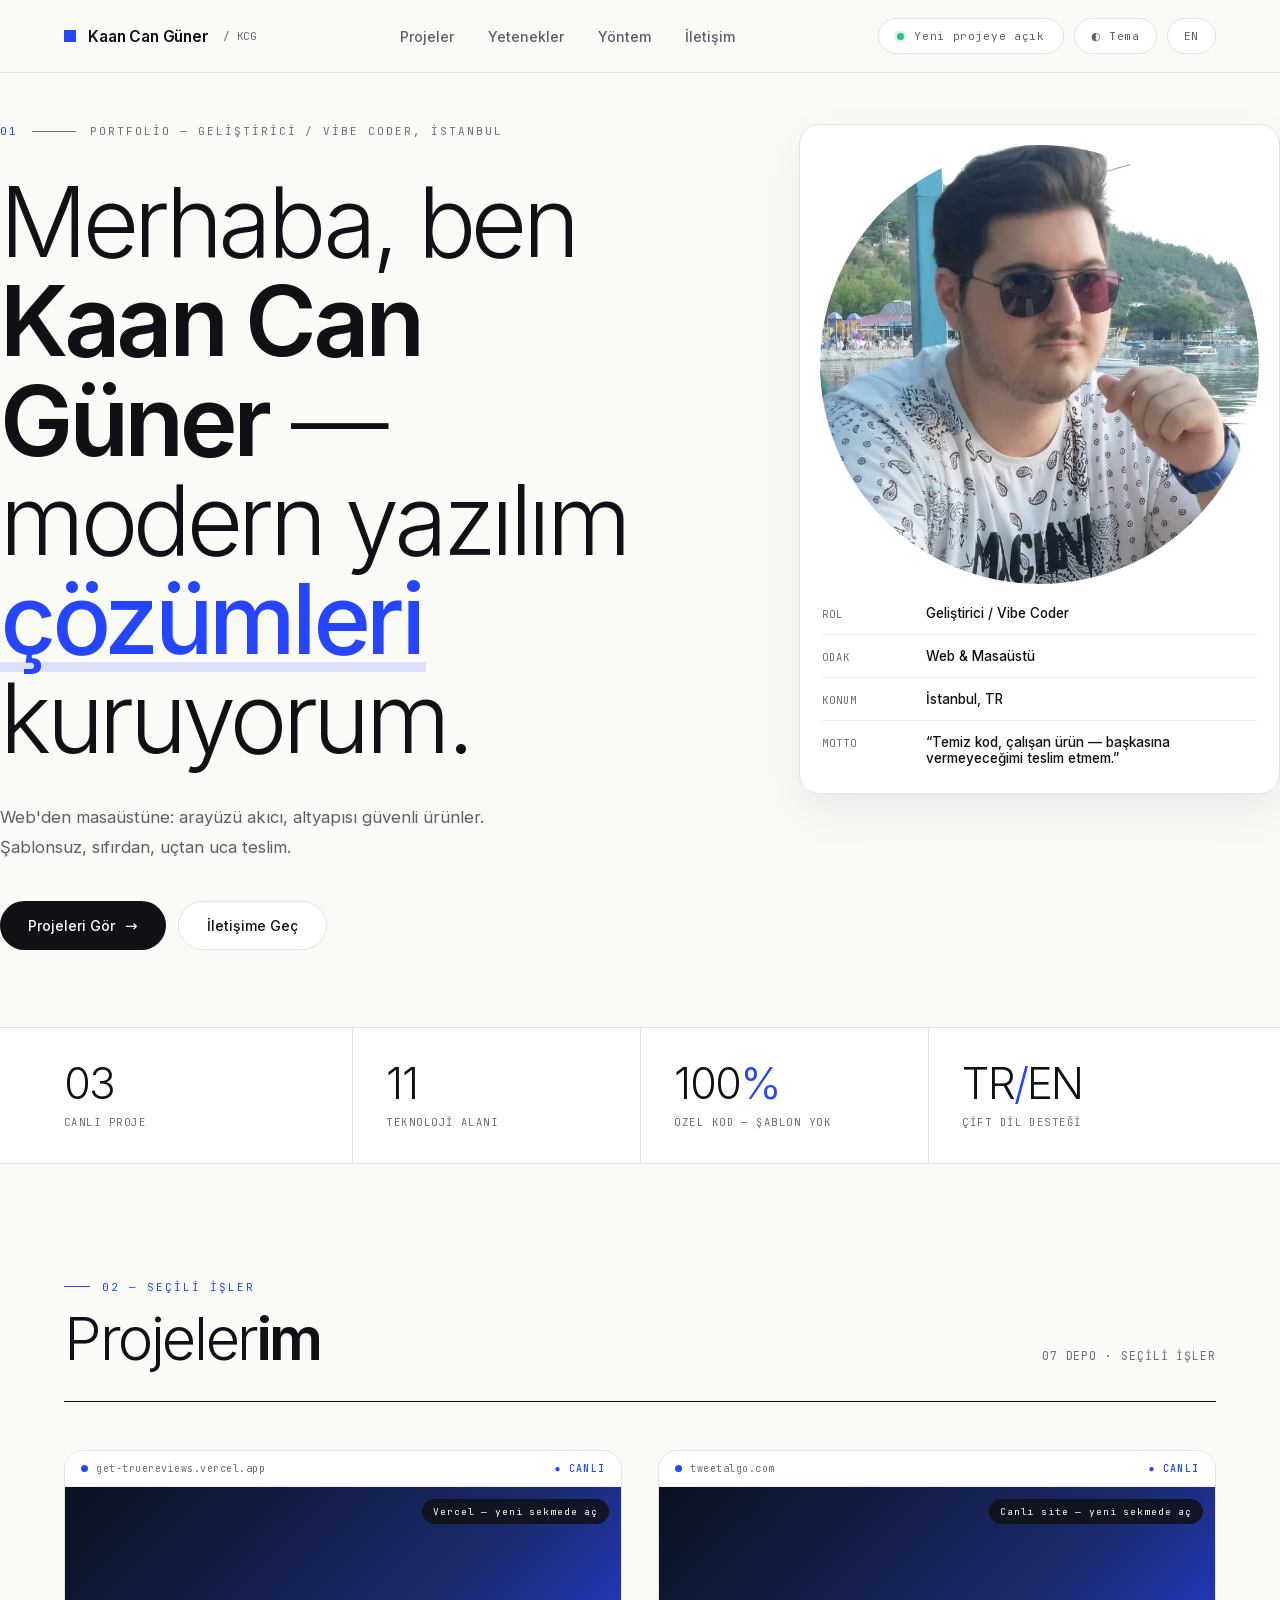
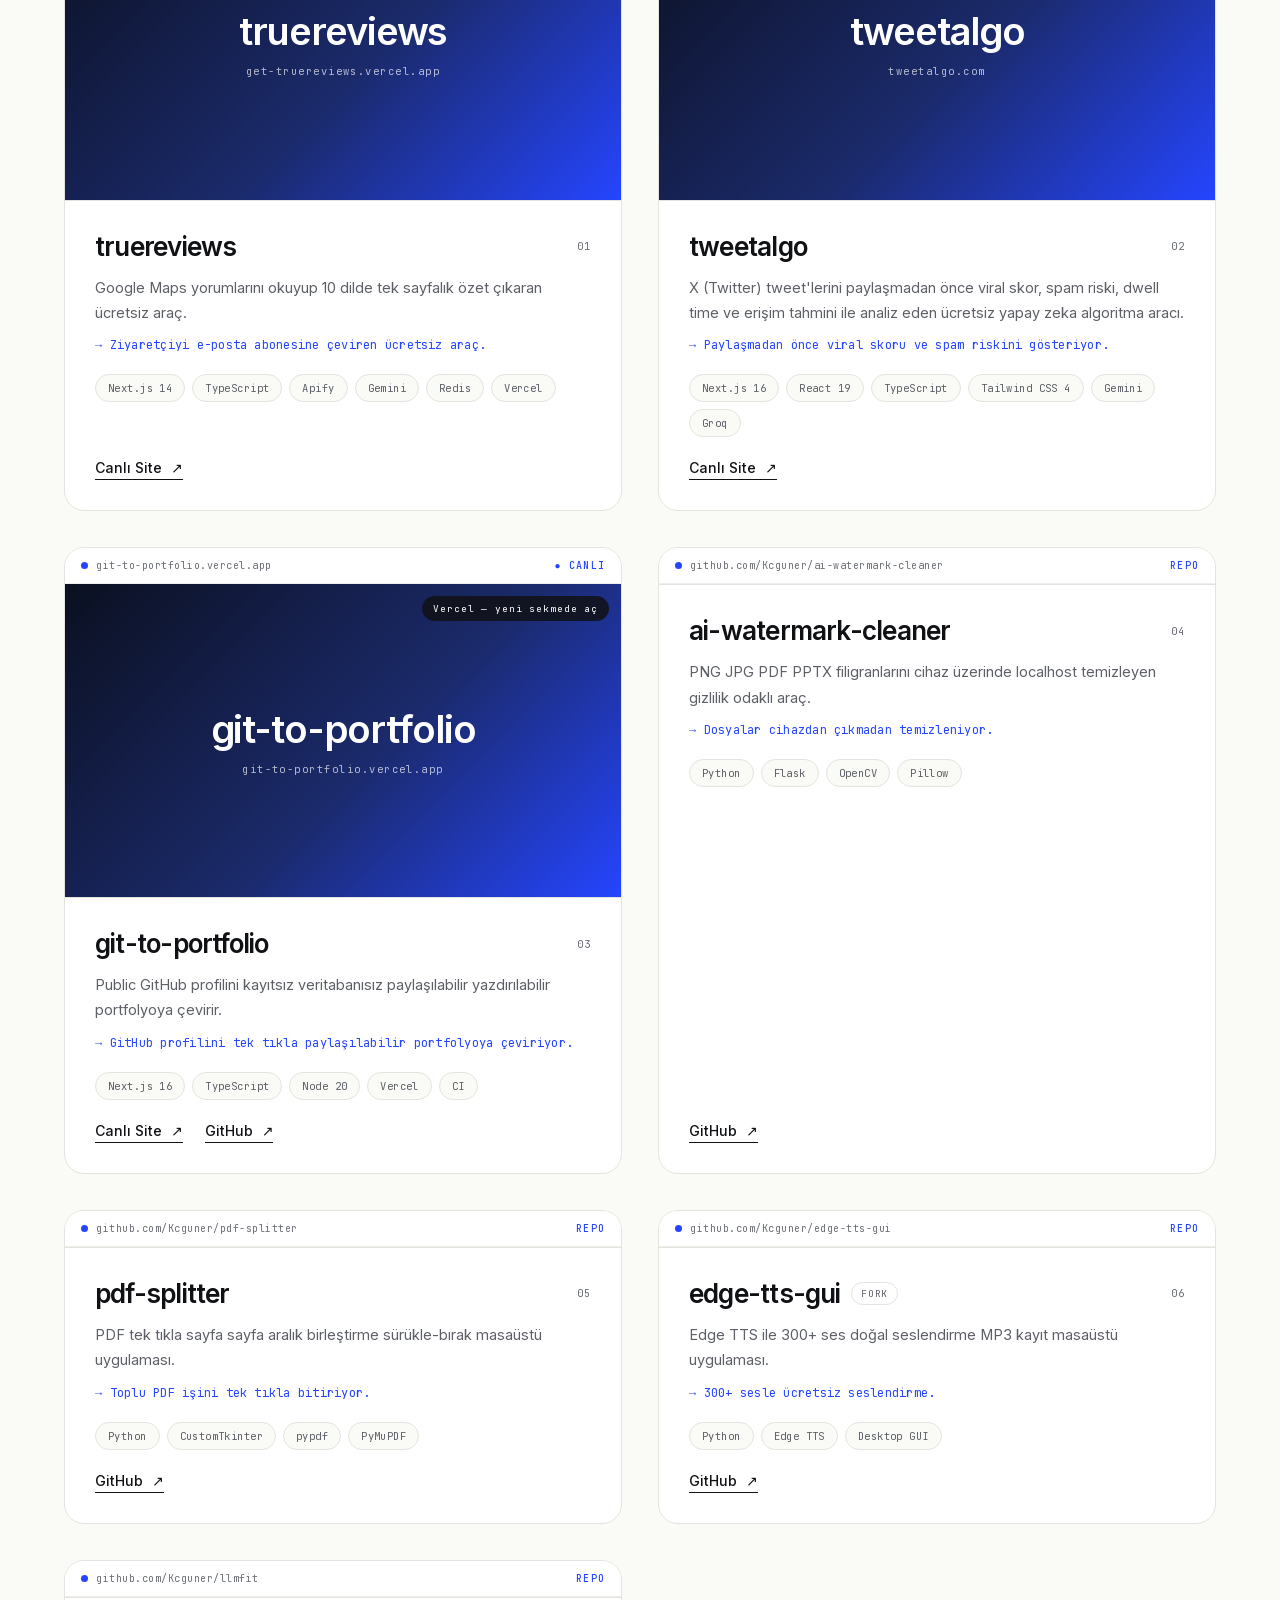
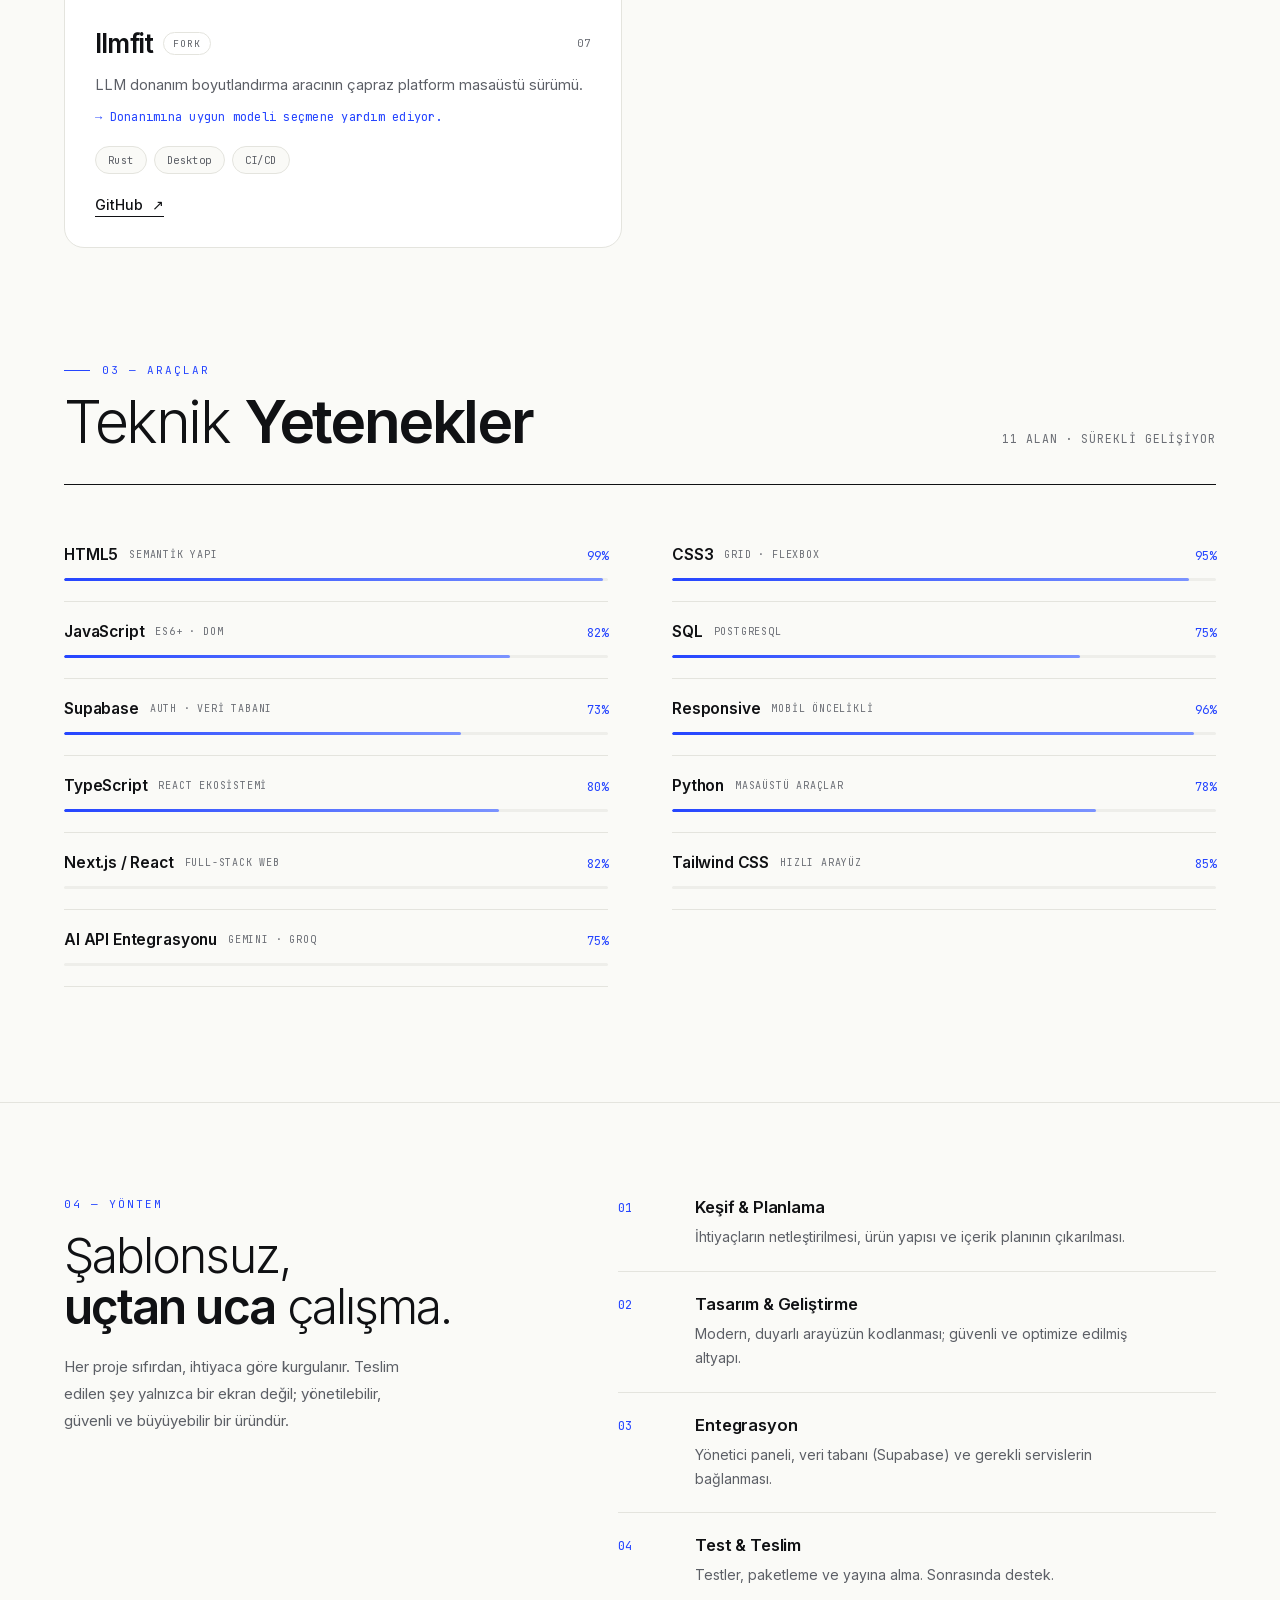
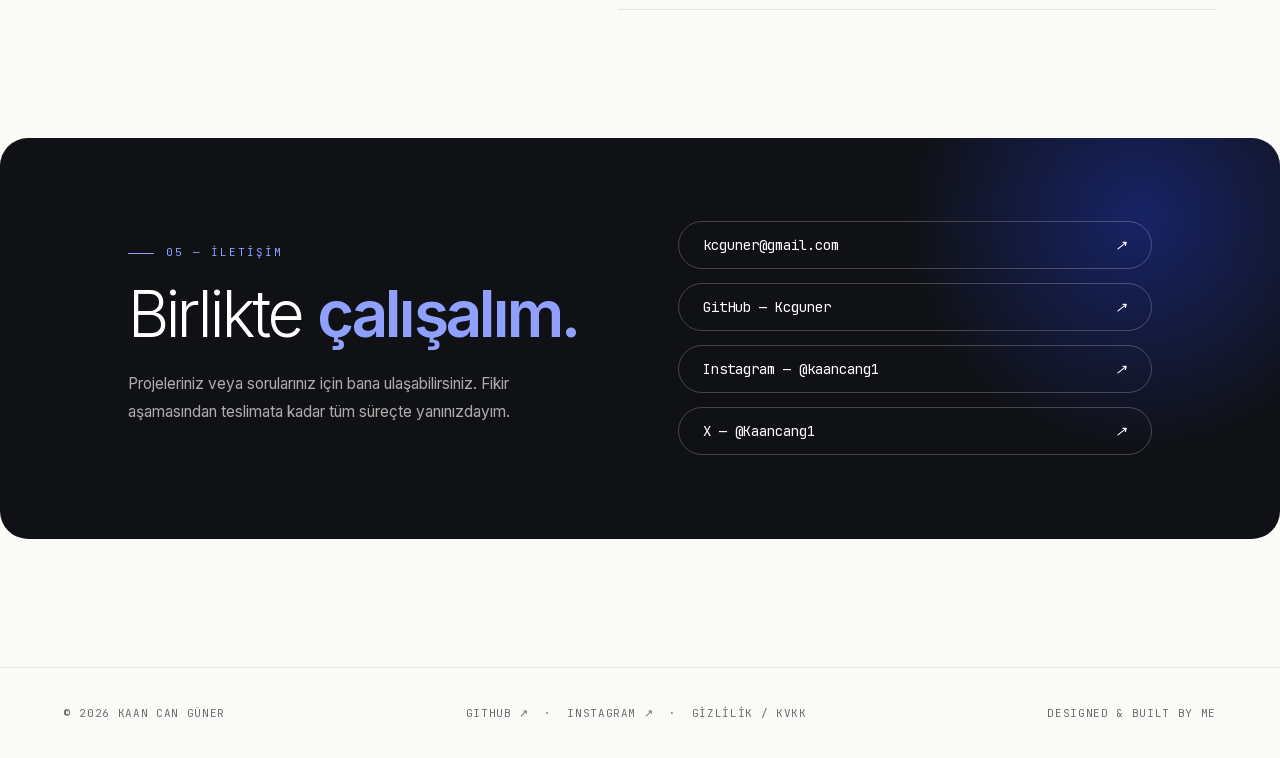
==== commit d26c16ee: "Audit-driven fixes: EN locale, SEO meta pack, self-host fonts, a11y, perf 98 - Add real EN page (en/" ====
--- a/index.html
+++ b/index.html
@@ -3,22 +3,41 @@
 <head>
 <meta charset="UTF-8">
 <meta name="viewport" content="width=device-width, initial-scale=1.0">
+<script>document.documentElement.classList.add('js')</script>
 <title>Kaan Can Güner — Geliştirici / Vibe Coder</title>
 <meta name="description" content="Kaan Can Güner — Geliştirici / Vibe Coder. Web siteleri ve masaüstü uygulamalar: şablonsuz, sıfırdan, uçtan uca teslim.">
+<link rel="canonical" href="https://kcguner.github.io/profile/">
+<link rel="alternate" hreflang="tr" href="https://kcguner.github.io/profile/">
+<link rel="alternate" hreflang="en" href="https://kcguner.github.io/profile/en/">
+<link rel="alternate" hreflang="x-default" href="https://kcguner.github.io/profile/">
 <meta property="og:title" content="Kaan Can Güner — Geliştirici / Vibe Coder">
 <meta property="og:description" content="Kaan Can Güner — Geliştirici / Vibe Coder. Web siteleri ve masaüstü uygulamalar: şablonsuz, sıfırdan, uçtan uca teslim.">
 <meta property="og:type" content="website">
+<meta property="og:url" content="https://kcguner.github.io/profile/">
+<meta property="og:image" content="https://kcguner.github.io/profile/images/og-card.png">
+<meta property="og:locale" content="tr_TR">
+<meta property="og:locale:alternate" content="en_US">
+<meta name="twitter:card" content="summary_large_image">
+<meta name="twitter:title" content="Kaan Can Güner — Geliştirici / Vibe Coder">
+<meta name="twitter:description" content="Kaan Can Güner — Geliştirici / Vibe Coder. Web siteleri ve masaüstü uygulamalar: şablonsuz, sıfırdan, uçtan uca teslim.">
+<meta name="twitter:image" content="https://kcguner.github.io/profile/images/og-card.png">
+<script type="application/ld+json">
+{"@context":"https://schema.org","@type":"ProfilePage","inLanguage":"tr","mainEntity":{"@type":"Person","name":"Kaan Can Güner","jobTitle":"Geliştirici / Vibe Coder","url":"https://kcguner.github.io/profile/","image":"https://kcguner.github.io/profile/images/profile.webp","address":{"@type":"PostalAddress","addressLocality":"İstanbul","addressCountry":"TR"},"sameAs":["https://github.com/Kcguner","https://www.instagram.com/kaancang1/","https://x.com/Kaancang1"]}}
+</script>
 <link rel="icon" href="data:image/svg+xml,%3Csvg xmlns='http://www.w3.org/2000/svg' viewBox='0 0 64 64'%3E%3Crect width='64' height='64' rx='14' fill='%232545FF'/%3E%3Ctext x='32' y='46' font-family='Arial,Helvetica,sans-serif' font-size='42' font-weight='700' text-anchor='middle' fill='%23FFFFFF'%3EK%3C/text%3E%3C/svg%3E">
-<link rel="preconnect" href="https://fonts.googleapis.com">
-<link rel="preconnect" href="https://fonts.gstatic.com" crossorigin>
-<link href="https://fonts.googleapis.com/css2?family=Inter:wght@300;400;500;600;700&family=JetBrains+Mono:wght@400;500&display=swap" rel="stylesheet">
+<link rel="preload" href="assets/fonts/inter-latin.woff2" as="font" type="font/woff2" crossorigin>
+<link rel="preload" href="assets/fonts/jbmono-latin.woff2" as="font" type="font/woff2" crossorigin>
 <style>
+@font-face{font-family:'Inter';font-style:normal;font-weight:300 600;font-display:block;src:url(assets/fonts/inter-latin.woff2) format('woff2');unicode-range:U+0000-00FF, U+0131, U+0152-0153, U+02BB-02BC, U+02C6, U+02DA, U+02DC, U+0304, U+0308, U+0329, U+2000-206F, U+20AC, U+2122, U+2191, U+2193, U+2212, U+2215, U+FEFF, U+FFFD;}
+@font-face{font-family:'Inter';font-style:normal;font-weight:300 600;font-display:block;src:url(assets/fonts/inter-latin-ext.woff2) format('woff2');unicode-range:U+0100-02BA, U+02BD-02C5, U+02C7-02CC, U+02CE-02D7, U+02DD-02FF, U+0304, U+0308, U+0329, U+1D00-1DBF, U+1E00-1E9F, U+1EF2-1EFF, U+2020, U+20A0-20AB, U+20AD-20C4, U+2113, U+2C60-2C7F, U+A720-A7FF;}
+@font-face{font-family:'JetBrains Mono';font-style:normal;font-weight:400 500;font-display:block;src:url(assets/fonts/jbmono-latin.woff2) format('woff2');unicode-range:U+0000-00FF, U+0131, U+0152-0153, U+02BB-02BC, U+02C6, U+02DA, U+02DC, U+0304, U+0308, U+0329, U+2000-206F, U+20AC, U+2122, U+2191, U+2193, U+2212, U+2215, U+FEFF, U+FFFD;}
+@font-face{font-family:'JetBrains Mono';font-style:normal;font-weight:400 500;font-display:block;src:url(assets/fonts/jbmono-latin-ext.woff2) format('woff2');unicode-range:U+0100-02BA, U+02BD-02C5, U+02C7-02CC, U+02CE-02D7, U+02DD-02FF, U+0304, U+0308, U+0329, U+1D00-1DBF, U+1E00-1E9F, U+1EF2-1EFF, U+2020, U+20A0-20AB, U+20AD-20C4, U+2113, U+2C60-2C7F, U+A720-A7FF;}
 :root{
   --bg:#FAFAF7;
   --card:#FFFFFF;
   --ink:#101114;
   --ink-60:#5C5F66;
-  --ink-40:#9A9DA5;
+  --ink-40:#6B6E75;
   --line:#E4E4DE;
   --line-2:#EEEEEA;
   --acc:#2545FF;
@@ -30,7 +49,7 @@
 }
 [data-theme="dark"]{
   --bg:#101114;--card:#17181C;--ink:#F2F1EC;--ink-60:#A7A9B0;--ink-40:#6E7078;
-  --line:#2A2B30;--line-2:#202126;--acc:#7B93FF;--acc-soft:rgba(123,147,255,.12);--acc-soft-2:rgba(123,147,255,.22);
+  --line:#2A2B30;--line-2:#202126;--acc:#7B93FF;--acc-soft:rgba(123,147,255,.12);--acc-soft-2:rgba(123,147,255,.22);--ink-40:#8A8C94;
 }
 [data-theme="dark"] nav{background:rgba(16,17,20,.85)}
 [data-theme="dark"] .stats{background:#17181C}
@@ -149,10 +168,8 @@
 .pframe .bar .dot{width:7px;height:7px;border-radius:50%;background:var(--acc);flex:none}
 .pframe .bar .u{overflow:hidden;text-overflow:ellipsis;white-space:nowrap}
 .pframe .bar .live{margin-left:auto;color:var(--acc);font-weight:500;letter-spacing:.12em;flex:none}
-.pframe iframe,.pframe .poster{width:100%;aspect-ratio:16/9;border:0;display:block;background:#fff}
+.pframe .poster{width:100%;aspect-ratio:16/9;border:0;display:block;background:#fff}
 .pframe .in{overflow:hidden}
-.pframe .in iframe{transition:transform .9s cubic-bezier(.2,.7,.3,1)}
-.pcard:hover .pframe .in iframe{transform:scale(1.03)}
 .poster{position:relative;display:block;width:100%;border:0;padding:0;cursor:pointer;overflow:hidden;background:#fff;
   aspect-ratio:16/9}
 .poster img{width:100%;height:100%;object-fit:cover;object-position:top center;display:block;
@@ -214,7 +231,7 @@
   border-bottom:1px solid var(--line);transition:padding-left .4s cubic-bezier(.2,.7,.3,1)}
 .step:hover{padding-left:12px}
 .step .n{font-family:var(--mono);font-size:12px;color:var(--acc);padding-top:3px}
-.step h4{font-size:16.5px;font-weight:600;letter-spacing:-.01em}
+.step h3{font-size:16.5px;font-weight:600;letter-spacing:-.01em}
 .step p{margin-top:8px;color:var(--ink-60);font-size:14px;line-height:1.7;max-width:52ch}
 
 /* ---------- CONTACT ---------- */
@@ -233,20 +250,6 @@
 .contact .mail{display:inline-flex;align-items:center;gap:11px;margin-top:28px;font-family:var(--mono);
   font-size:14px;color:#fff;border:1px solid rgba(255,255,255,.22);border-radius:100px;padding:14px 24px;transition:.3s}
 .contact .mail:hover{border-color:#8FA0FF;color:#8FA0FF}
-.cform .fg{padding:18px 0;border-bottom:1px solid rgba(255,255,255,.16);transition:border-color .3s}
-.cform .fg:focus-within{border-color:#8FA0FF}
-.cform label{display:block;font-family:var(--mono);font-size:10px;letter-spacing:.15em;text-transform:uppercase;
-  color:rgba(255,255,255,.42);margin-bottom:9px;transition:color .3s}
-.cform .fg:focus-within label{color:#8FA0FF}
-.cform input,.cform textarea{width:100%;background:none;border:0;outline:none;color:#fff;
-  font-family:var(--sans);font-size:16px;resize:none}
-.cform input::placeholder,.cform textarea::placeholder{color:rgba(255,255,255,.24)}
-.cform button{margin-top:32px;background:#fff;color:var(--ink);border:0;font-family:var(--sans);font-size:14.5px;
-  font-weight:600;border-radius:100px;padding:17px 36px;cursor:pointer;display:inline-flex;align-items:center;gap:11px;
-  transition:.3s cubic-bezier(.2,.7,.3,1)}
-.cform button:hover{background:#8FA0FF;color:#fff;transform:translateY(-2px);box-shadow:0 14px 32px rgba(37,69,255,.4)}
-.cform button i{font-style:normal;transition:transform .3s}
-.cform button:hover i{transform:translateX(5px)}
 .cform.chan{display:flex;flex-direction:column;gap:14px;align-items:stretch}
 .cform.chan .mail{margin-top:0;justify-content:space-between}
 
@@ -258,8 +261,10 @@
 .foot a:hover{color:var(--acc)}
 
 /* ---------- REVEAL ---------- */
-.rv{opacity:0;transform:translateY(26px);transition:opacity .8s cubic-bezier(.2,.7,.3,1),transform .8s cubic-bezier(.2,.7,.3,1)}
-.rv.in{opacity:1;transform:none}
+.js .rv{opacity:0;transition:opacity .8s cubic-bezier(.2,.7,.3,1)}
+.rv.in{opacity:1}
+.skip{position:absolute;left:-9999px;top:0;background:var(--acc);color:#fff;padding:10px 18px;border-radius:0 0 10px 0;z-index:200;font-size:14px}
+.skip:focus{left:0}
 
 @media(max-width:1000px){
   .hero-in{grid-template-columns:1fr;align-items:start}
@@ -297,14 +302,15 @@
   .contact .mail{font-size:12.5px;padding:13px 18px;overflow-wrap:anywhere}
 }
 @media(prefers-reduced-motion:reduce){
-  *{animation:none!important;transition-duration:.01ms!important}
-  .rv{opacity:1;transform:none}
+  *{animation:none!important;transition-duration:.01ms!important;transition-delay:0ms!important}
+  .js .rv{opacity:1;transform:none}
   .skl .bar i{width:var(--w)}
 }
 @media (hover:none){.poster .ov{opacity:1}}
 </style>
 </head>
 <body>
+<a class="skip" href="#main">İçeriğe geç</a>
 
 <nav>
   <div class="wrap nav-in">
@@ -318,12 +324,13 @@
     <div style="display:flex;align-items:center;gap:10px">
       <a href="#iletisim" class="avail"><i></i><span>Yeni projeye açık</span></a>
       <button class="theme-btn" id="themeBtn" type="button" aria-label="Tema" title="Tema">◐ Tema</button>
-      <button class="burger" id="burger" aria-label="Menü"><i></i><i></i></button>
+      <a class="theme-btn" href="en/" hreflang="en" lang="en" aria-label="English version">EN</a>
+      <button class="burger" id="burger" type="button" aria-label="Menü" aria-expanded="false" aria-controls="navLinks"><i></i><i></i></button>
     </div>
   </div>
 </nav>
 
-<section class="hero">
+<section class="hero" id="main">
   <div class="wrap hero-in">
     <div>
       <p class="kicker"><span class="no">01</span><span class="rule"></span> Portfolio — Geliştirici / Vibe Coder, İstanbul</p>
@@ -337,7 +344,7 @@
     <aside class="meta-card rv">
       <div class="ph">
         <span class="tag"><i></i> KCG / 2026</span>
-        <img src="images/profile.jpg" alt="Kaan Can Güner">
+        <img src="images/profile.webp" alt="Kaan Can Güner" width="800" height="800" fetchpriority="high">
       </div>
       <dl class="rows">
         <div class="mrow"><dt>Rol</dt><dd>Geliştirici / Vibe Coder</dd></div>
@@ -385,8 +392,7 @@
         <p class="result">→ Ziyaretçiyi e-posta abonesine çeviren ücretsiz araç.</p>
         <div class="ptech"><span>Next.js 14</span><span>TypeScript</span><span>Apify</span><span>Gemini</span><span>Redis</span><span>Vercel</span></div>
         <div class="plinks">
-          <a href="https://get-truereviews.vercel.app" target="_blank" class="plink">Canlı Site <i>↗</i></a>
-          <a href="https://github.com/Kcguner/truereviews" target="_blank" class="plink">GitHub <i>↗</i></a>
+          <a href="https://get-truereviews.vercel.app" target="_blank" rel="noopener" class="plink">Canlı Site <i>↗</i></a>
         </div>
       </div>
     </article>
@@ -408,7 +414,7 @@
         <p class="result">→ Paylaşmadan önce viral skoru ve spam riskini gösteriyor.</p>
         <div class="ptech"><span>Next.js 16</span><span>React 19</span><span>TypeScript</span><span>Tailwind CSS 4</span><span>Gemini</span><span>Groq</span></div>
         <div class="plinks">
-          <a href="https://tweetalgo.com/" target="_blank" class="plink">Canlı Site <i>↗</i></a>
+          <a href="https://tweetalgo.com/" target="_blank" rel="noopener" class="plink">Canlı Site <i>↗</i></a>
         </div>
       </div>
     </article>
@@ -430,8 +436,8 @@
         <p class="result">→ GitHub profilini tek tıkla paylaşılabilir portfolyoya çeviriyor.</p>
         <div class="ptech"><span>Next.js 16</span><span>TypeScript</span><span>Node 20</span><span>Vercel</span><span>CI</span></div>
         <div class="plinks">
-          <a href="https://git-to-portfolio.vercel.app" target="_blank" class="plink">Canlı Site <i>↗</i></a>
-          <a href="https://github.com/Kcguner/git-to-portfolio" target="_blank" class="plink">GitHub <i>↗</i></a>
+          <a href="https://git-to-portfolio.vercel.app" target="_blank" rel="noopener" class="plink">Canlı Site <i>↗</i></a>
+          <a href="https://github.com/Kcguner/git-to-portfolio" target="_blank" rel="noopener" class="plink">GitHub <i>↗</i></a>
         </div>
       </div>
     </article>
@@ -446,7 +452,7 @@
         <p class="result">→ Dosyalar cihazdan çıkmadan temizleniyor.</p>
         <div class="ptech"><span>Python</span><span>Flask</span><span>OpenCV</span><span>Pillow</span></div>
         <div class="plinks">
-          <a href="https://github.com/Kcguner/ai-watermark-cleaner" target="_blank" class="plink">GitHub <i>↗</i></a>
+          <a href="https://github.com/Kcguner/ai-watermark-cleaner" target="_blank" rel="noopener" class="plink">GitHub <i>↗</i></a>
         </div>
       </div>
     </article>
@@ -461,7 +467,7 @@
         <p class="result">→ Toplu PDF işini tek tıkla bitiriyor.</p>
         <div class="ptech"><span>Python</span><span>CustomTkinter</span><span>pypdf</span><span>PyMuPDF</span></div>
         <div class="plinks">
-          <a href="https://github.com/Kcguner/pdf-splitter" target="_blank" class="plink">GitHub <i>↗</i></a>
+          <a href="https://github.com/Kcguner/pdf-splitter" target="_blank" rel="noopener" class="plink">GitHub <i>↗</i></a>
         </div>
       </div>
     </article>
@@ -476,7 +482,7 @@
         <p class="result">→ 300+ sesle ücretsiz seslendirme.</p>
         <div class="ptech"><span>Python</span><span>Edge TTS</span><span>Desktop GUI</span></div>
         <div class="plinks">
-          <a href="https://github.com/Kcguner/edge-tts-gui" target="_blank" class="plink">GitHub <i>↗</i></a>
+          <a href="https://github.com/Kcguner/edge-tts-gui" target="_blank" rel="noopener" class="plink">GitHub <i>↗</i></a>
         </div>
       </div>
     </article>
@@ -491,7 +497,7 @@
         <p class="result">→ Donanımına uygun modeli seçmene yardım ediyor.</p>
         <div class="ptech"><span>Rust</span><span>Desktop</span><span>CI/CD</span></div>
         <div class="plinks">
-          <a href="https://github.com/Kcguner/llmfit" target="_blank" class="plink">GitHub <i>↗</i></a>
+          <a href="https://github.com/Kcguner/llmfit" target="_blank" rel="noopener" class="plink">GitHub <i>↗</i></a>
         </div>
       </div>
     </article>
@@ -528,10 +534,10 @@
     <p>Her proje sıfırdan, ihtiyaca göre kurgulanır. Teslim edilen şey yalnızca bir ekran değil; yönetilebilir, güvenli ve büyüyebilir bir üründür.</p>
   </div>
   <div class="steps">
-    <div class="step rv"><span class="n">01</span><div><h4>Keşif &amp; Planlama</h4><p>İhtiyaçların netleştirilmesi, ürün yapısı ve içerik planının çıkarılması.</p></div></div>
-    <div class="step rv"><span class="n">02</span><div><h4>Tasarım &amp; Geliştirme</h4><p>Modern, duyarlı arayüzün kodlanması; güvenli ve optimize edilmiş altyapı.</p></div></div>
-    <div class="step rv"><span class="n">03</span><div><h4>Entegrasyon</h4><p>Yönetici paneli, veri tabanı (Supabase) ve gerekli servislerin bağlanması.</p></div></div>
-    <div class="step rv"><span class="n">04</span><div><h4>Test &amp; Teslim</h4><p>Testler, paketleme ve yayına alma. Sonrasında destek.</p></div></div>
+    <div class="step rv"><span class="n">01</span><div><h3>Keşif &amp; Planlama</h3><p>İhtiyaçların netleştirilmesi, ürün yapısı ve içerik planının çıkarılması.</p></div></div>
+    <div class="step rv"><span class="n">02</span><div><h3>Tasarım &amp; Geliştirme</h3><p>Modern, duyarlı arayüzün kodlanması; güvenli ve optimize edilmiş altyapı.</p></div></div>
+    <div class="step rv"><span class="n">03</span><div><h3>Entegrasyon</h3><p>Yönetici paneli, veri tabanı (Supabase) ve gerekli servislerin bağlanması.</p></div></div>
+    <div class="step rv"><span class="n">04</span><div><h3>Test &amp; Teslim</h3><p>Testler, paketleme ve yayına alma. Sonrasında destek.</p></div></div>
   </div>
 </section>
 
@@ -544,10 +550,10 @@
         yanınızdayım.</p>
     </div>
     <div class="cform chan">
-      <a class="mail" href="https://mail.google.com/mail/?view=cm&fs=1&to=kcguner@gmail.com" target="_blank">kcguner@gmail.com <i>↗</i></a>
-      <a class="mail" href="https://github.com/Kcguner" target="_blank">GitHub — Kcguner <i>↗</i></a>
-      <a class="mail" href="https://www.instagram.com/kaancang1/" target="_blank">Instagram — @kaancang1 <i>↗</i></a>
-      <a class="mail" href="https://x.com/Kaancang1" target="_blank">X — @Kaancang1 <i>↗</i></a>
+      <a class="mail" href="https://mail.google.com/mail/?view=cm&fs=1&to=kcguner@gmail.com" target="_blank" rel="noopener">kcguner@gmail.com <i>↗</i></a>
+      <a class="mail" href="https://github.com/Kcguner" target="_blank" rel="noopener">GitHub — Kcguner <i>↗</i></a>
+      <a class="mail" href="https://www.instagram.com/kaancang1/" target="_blank" rel="noopener">Instagram — @kaancang1 <i>↗</i></a>
+      <a class="mail" href="https://x.com/Kaancang1" target="_blank" rel="noopener">X — @Kaancang1 <i>↗</i></a>
     </div>
   </div>
 </section>
@@ -555,7 +561,7 @@
 <footer>
   <div class="wrap foot">
     <span>© 2026 KAAN CAN GÜNER</span>
-    <span><a href="https://github.com/Kcguner" target="_blank">GITHUB ↗</a> &nbsp;·&nbsp; <a href="https://www.instagram.com/kaancang1" target="_blank">INSTAGRAM ↗</a></span>
+    <span><a href="https://github.com/Kcguner" target="_blank" rel="noopener">GITHUB ↗</a> &nbsp;·&nbsp; <a href="https://www.instagram.com/kaancang1" target="_blank" rel="noopener">INSTAGRAM ↗</a> &nbsp;·&nbsp; <a href="gizlilik.html">GİZLİLİK / KVKK</a></span>
     <span>DESIGNED &amp; BUILT BY ME</span>
   </div>
 </footer>
@@ -563,7 +569,7 @@
 <script>
 (function(){
   var bl=document.getElementById('burger'),nl=document.getElementById('navLinks');
-  bl.addEventListener('click',function(){nl.classList.toggle('open')});
+  bl.addEventListener('click',function(){var o=nl.classList.toggle('open');bl.setAttribute('aria-expanded',o)});
   nl.addEventListener('click',function(e){if(e.target.tagName==='A')nl.classList.remove('open')});
 
   var io=new IntersectionObserver(function(es){
@@ -588,15 +594,6 @@
       if(r.top<innerHeight*1.2){el.classList.add('in');io.unobserve(el)}
     });
   },400);
-
-  document.querySelectorAll('.poster[data-live]').forEach(function(b){
-    b.addEventListener('click',function(){
-      var f=document.createElement('iframe');
-      f.src=b.dataset.live;f.loading='lazy';f.title='Canlı önizleme';
-      f.style.cssText='width:100%;aspect-ratio:16/9;border:0;display:block;background:#fff';
-      b.replaceWith(f);
-    });
-  });
 
   // tema değiştirici
   var tb=document.getElementById('themeBtn');
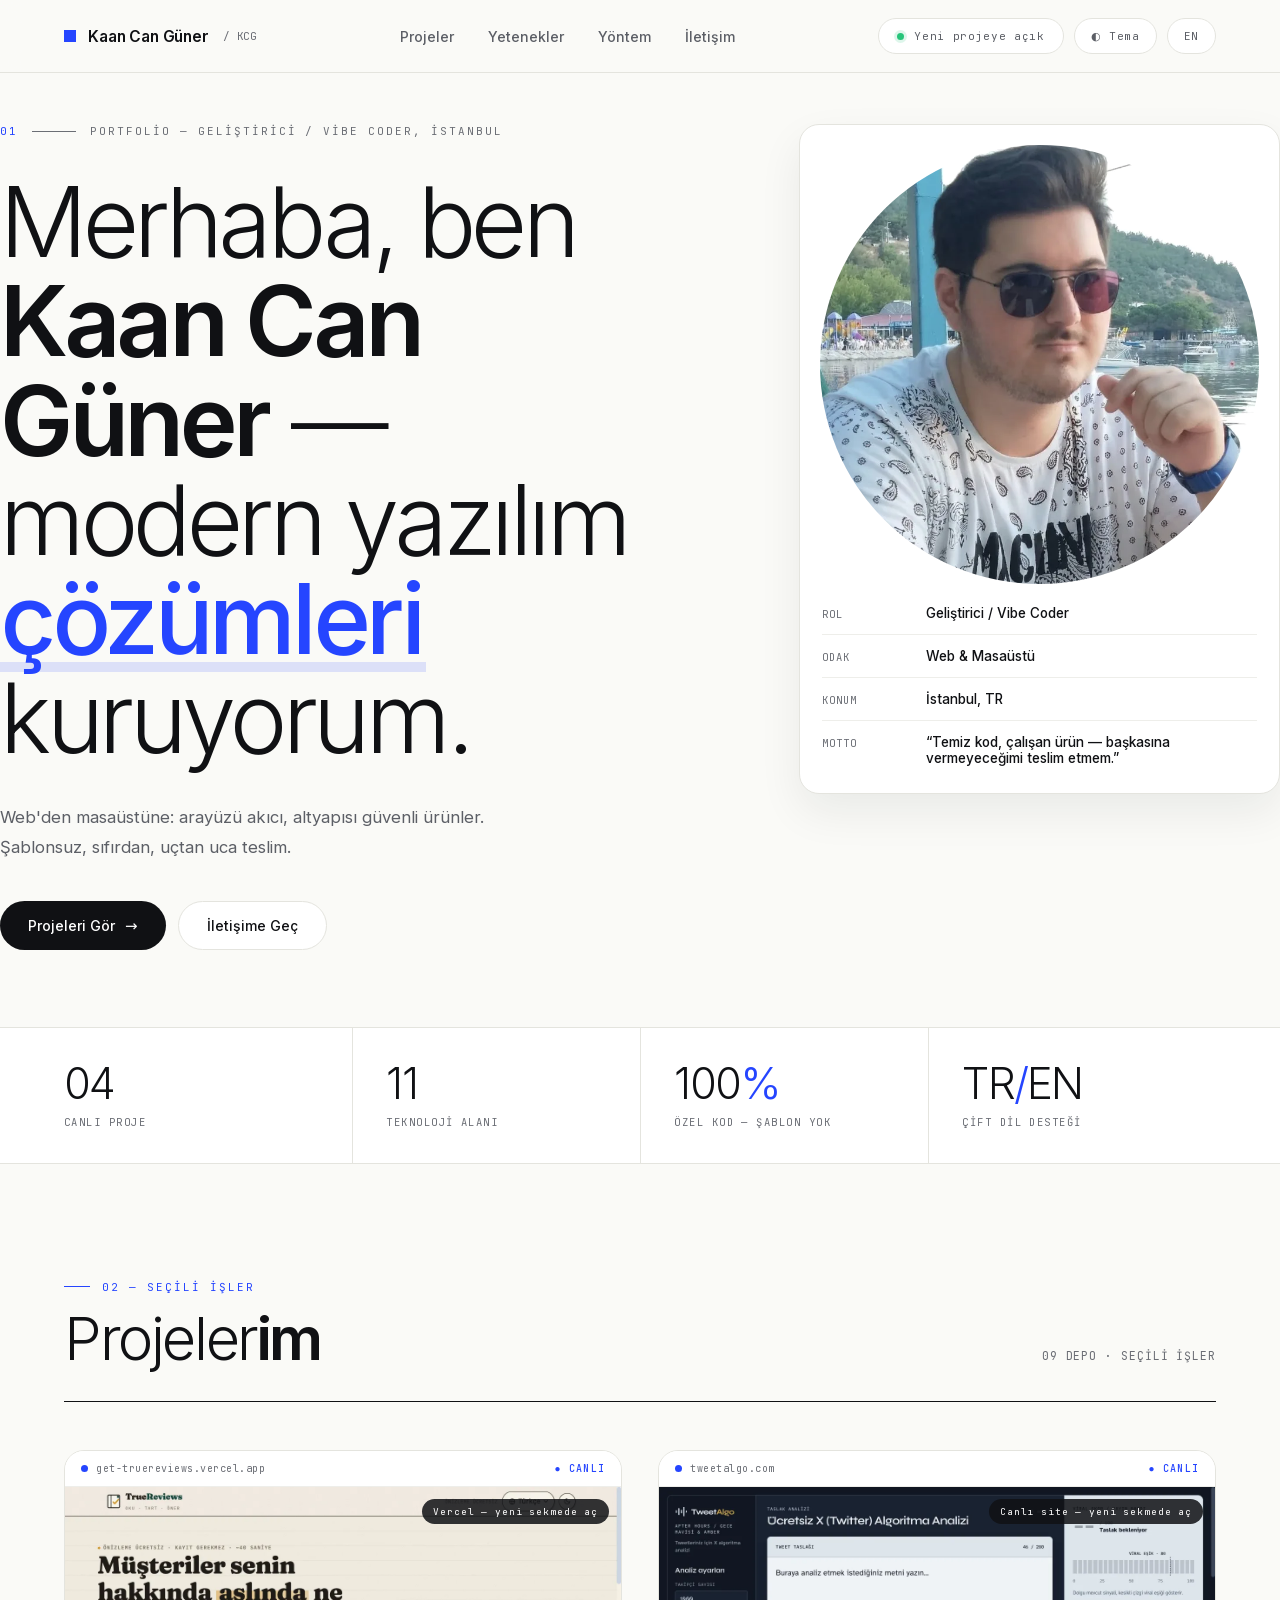
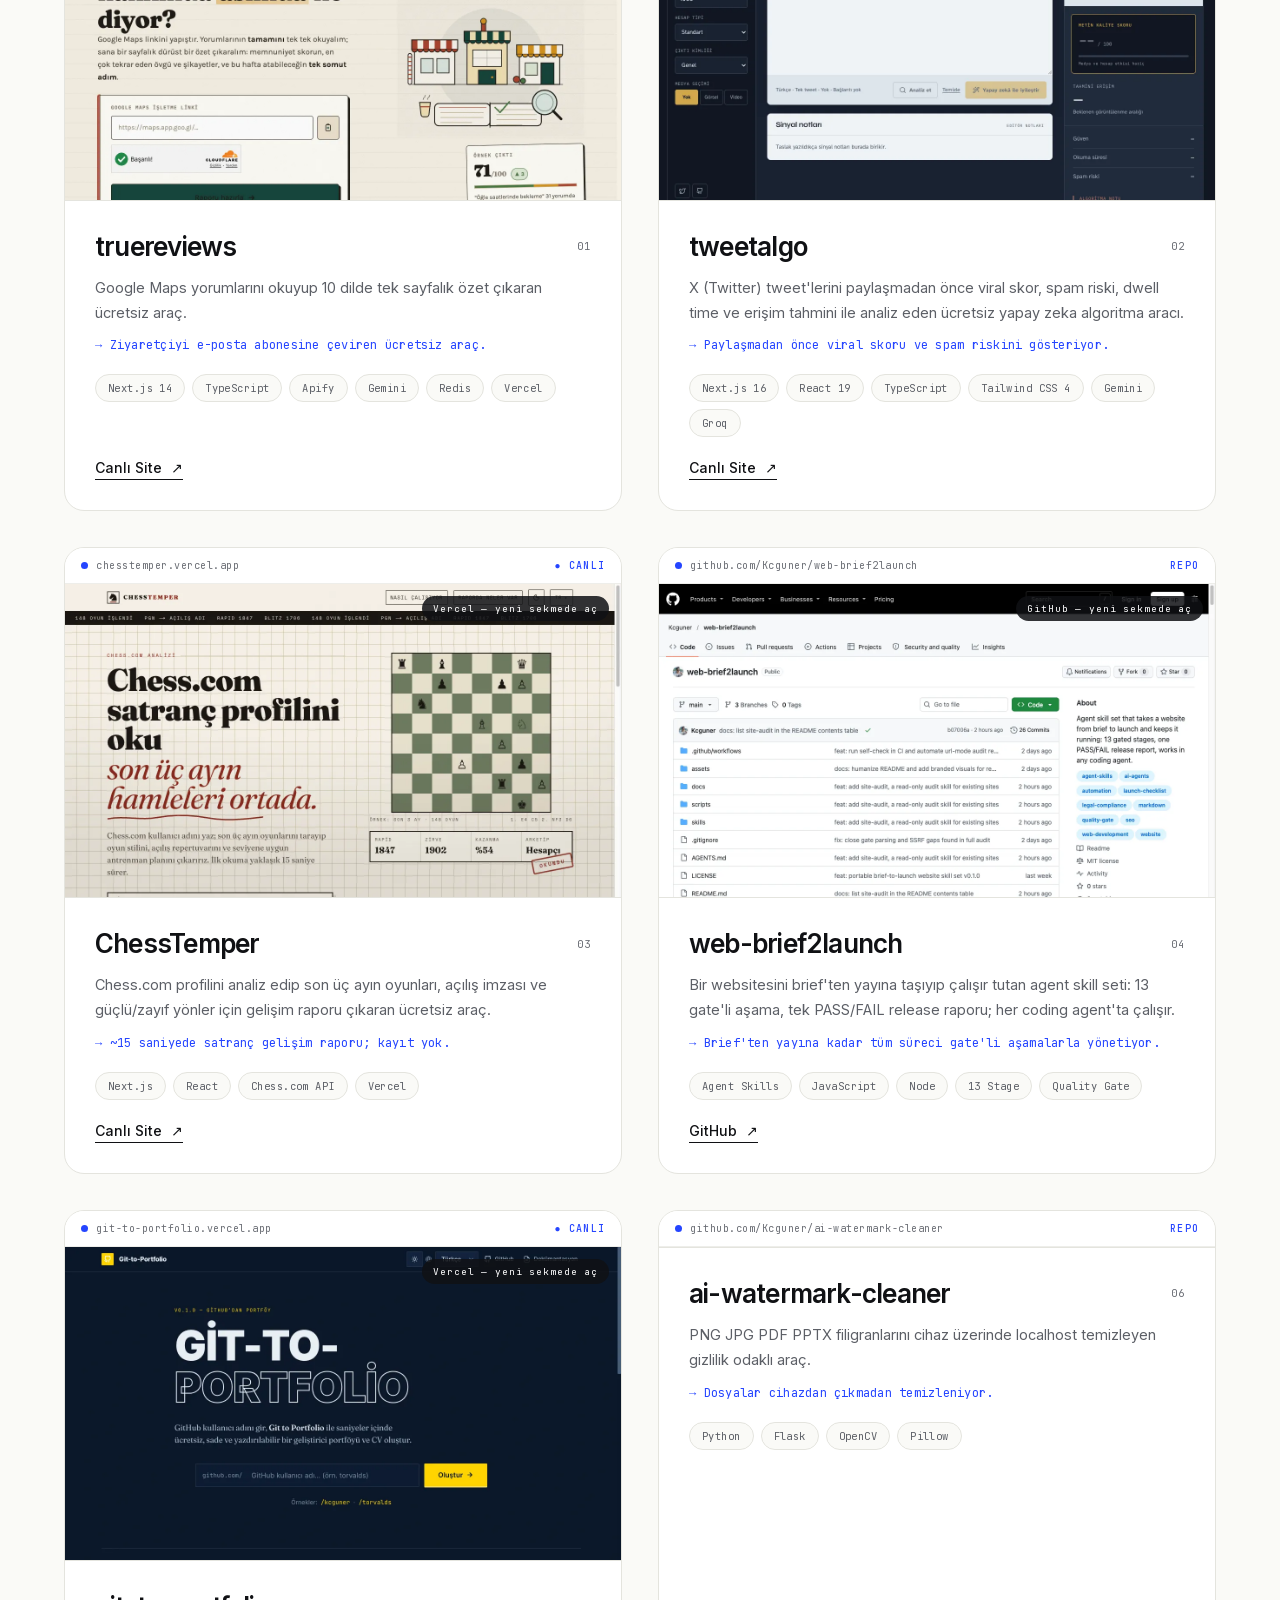
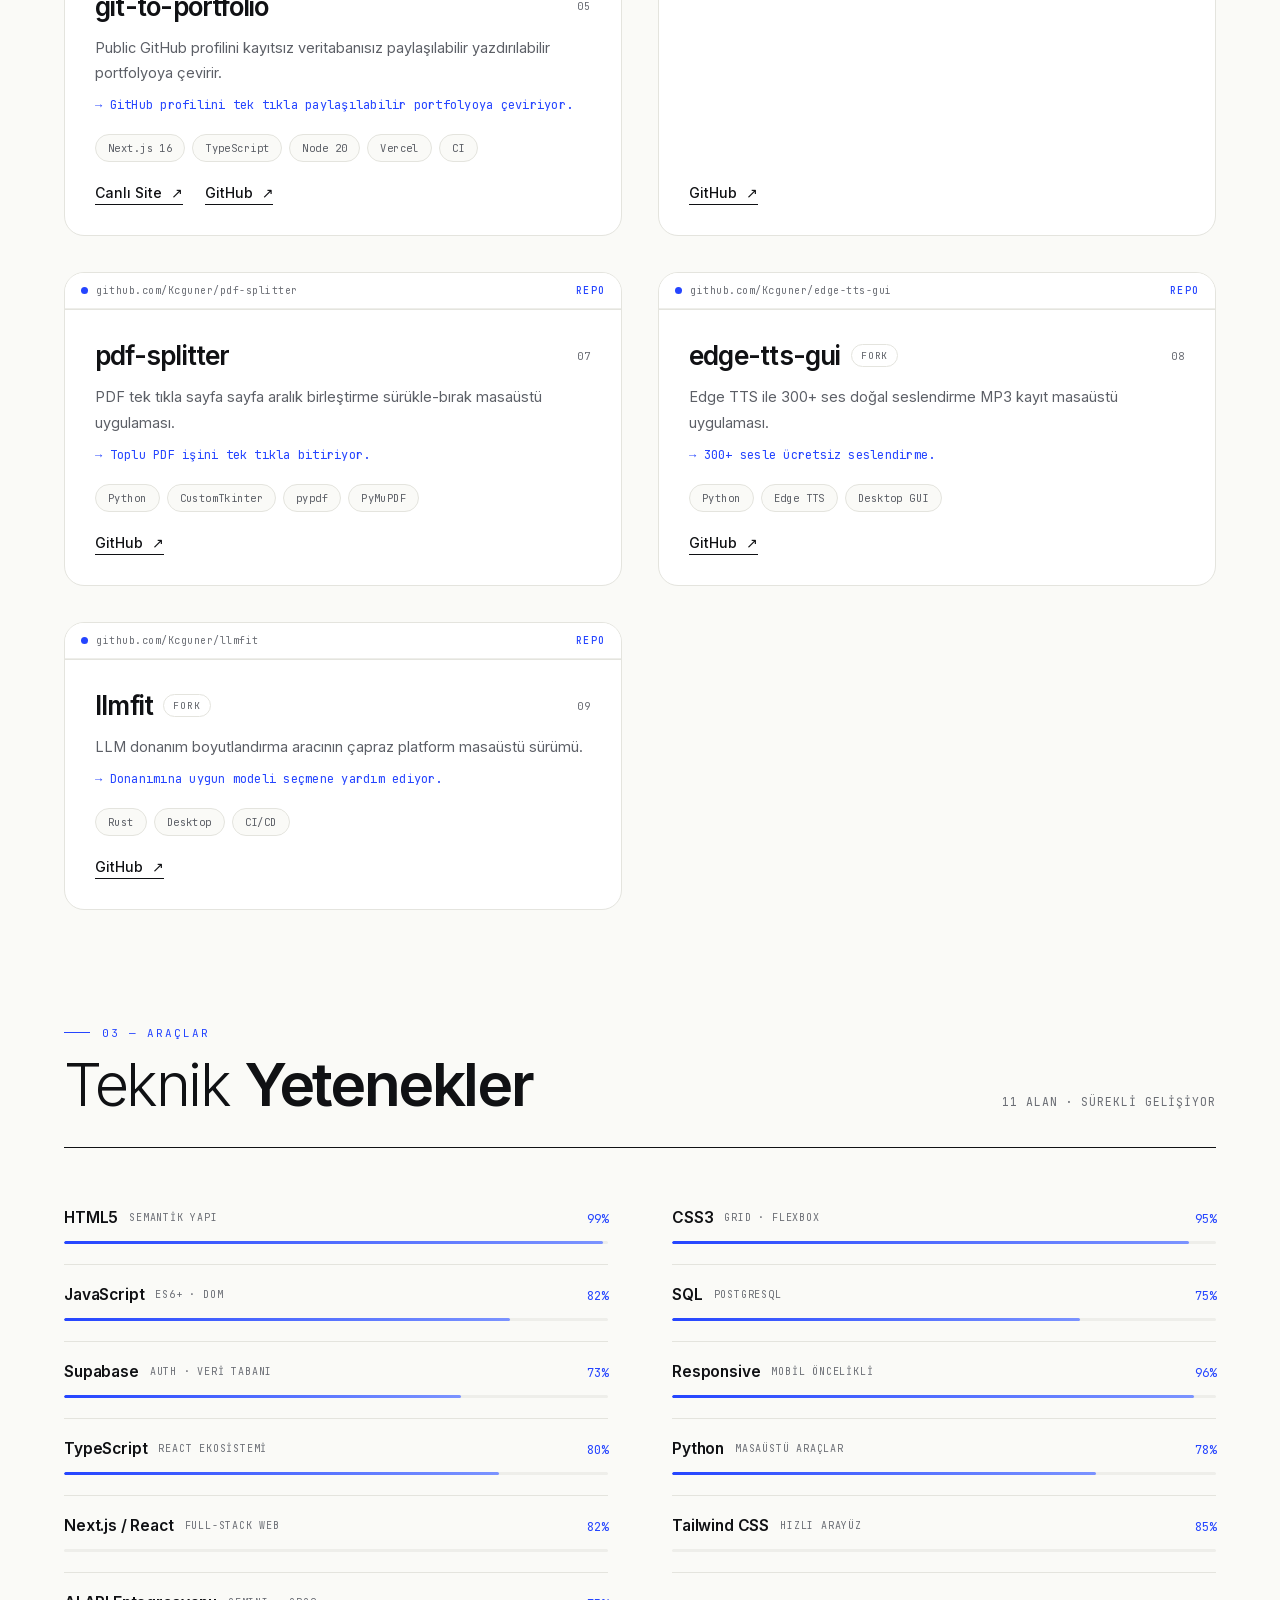
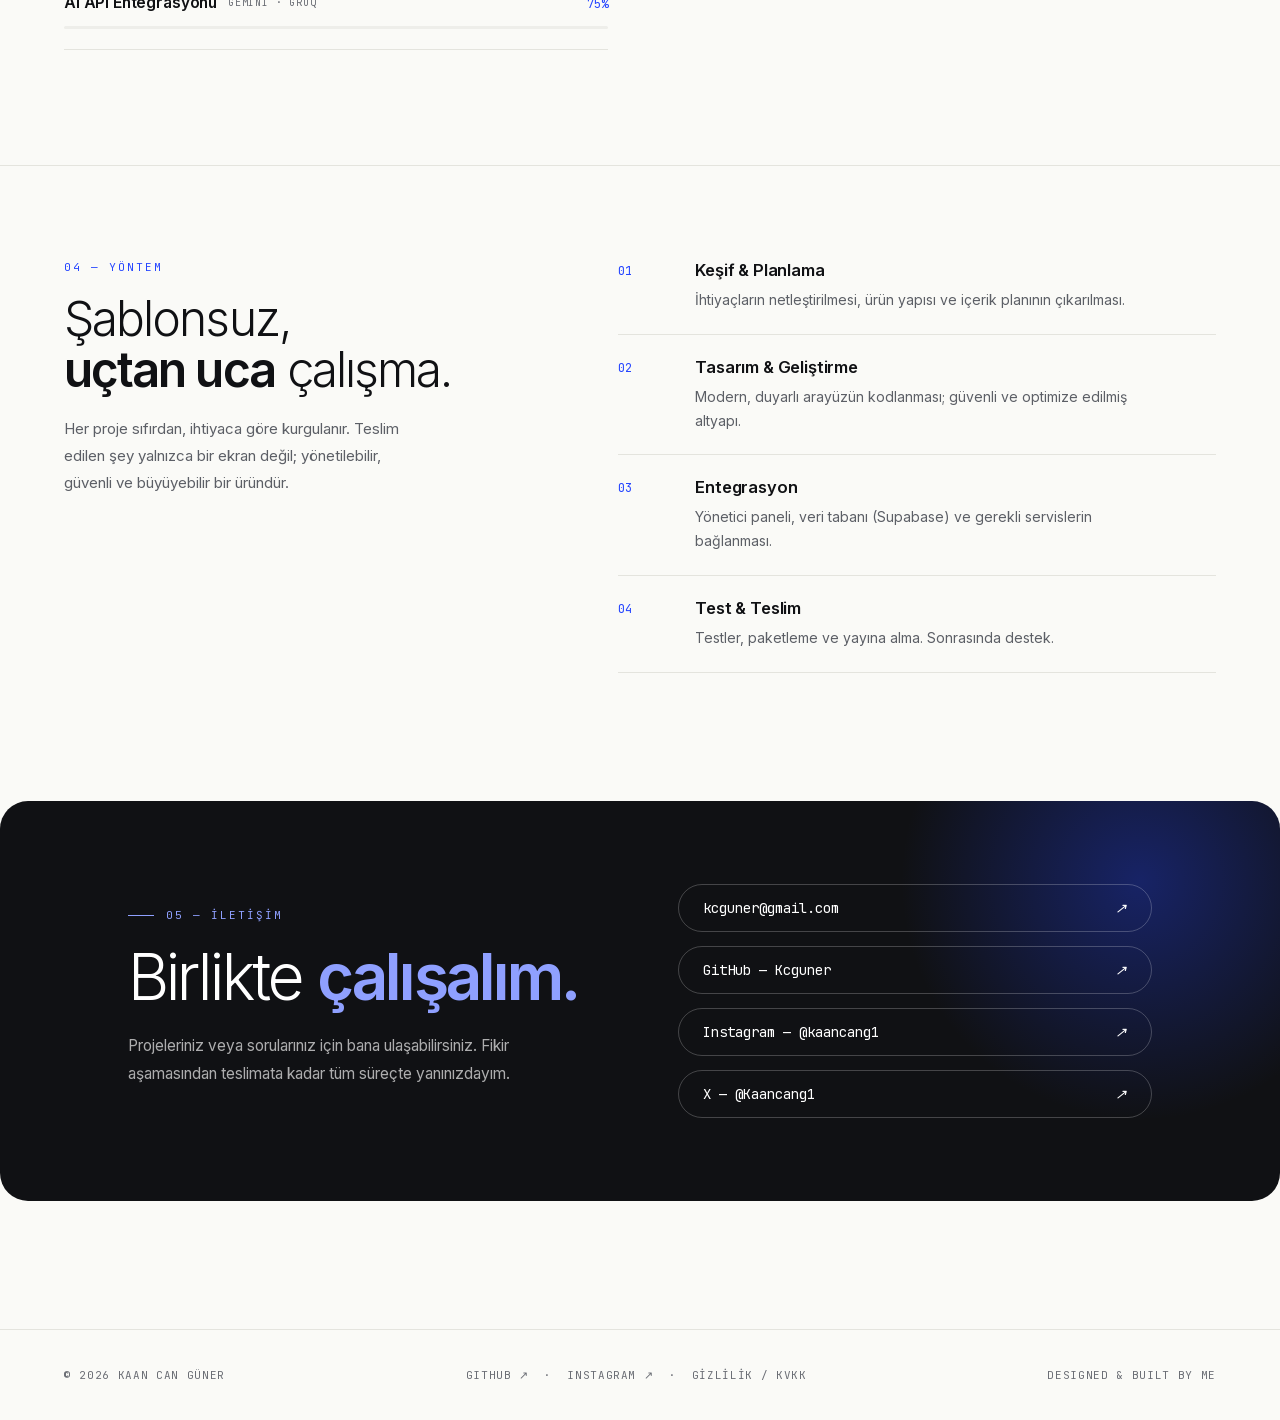
==== commit 8604058b: "Add ChessTemper + web-brief2launch cards and live site screenshots - Insert ChessTemper (live, #03) " ====
--- a/index.html
+++ b/index.html
@@ -358,7 +358,7 @@
 
 <div class="stats">
   <div class="wrap stats-in">
-    <div class="stat"><b>03</b><span>Canlı Proje</span></div>
+    <div class="stat"><b>04</b><span>Canlı Proje</span></div>
     <div class="stat"><b>11</b><span>Teknoloji Alanı</span></div>
     <div class="stat"><b>100<em>%</em></b><span>Özel Kod — Şablon Yok</span></div>
     <div class="stat"><b>TR<em>/</em>EN</b><span>Çift Dil Desteği</span></div>
@@ -371,7 +371,7 @@
       <p class="lbl">02 — Seçili İşler</p>
       <h2>Projeler<b>im</b></h2>
     </div>
-    <span class="r">07 DEPO · SEÇİLİ İŞLER</span>
+    <span class="r">09 DEPO · SEÇİLİ İŞLER</span>
   </div>
 
   <div class="pgrid">
@@ -381,7 +381,7 @@
         <div class="in">
           <a class="poster" href="https://get-truereviews.vercel.app" target="_blank" rel="noopener" aria-label="truereviews canlı siteyi yeni sekmede aç">
             <span class="blk">Vercel — yeni sekmede aç</span>
-            <span class="mock"><span class="m">truereviews</span><span class="s">get-truereviews.vercel.app</span></span>
+            <img src="images/projects/truereviews.webp" alt="truereviews canlı sitesi — Google yorum analizi hero ekranı" width="1280" height="720" loading="lazy">
             <span class="ov">Canlı Site ↗<small>yeni sekmede açılır · gömülü önizleme kapalı</small></span>
           </a>
         </div>
@@ -403,7 +403,7 @@
         <div class="in">
           <a class="poster" href="https://tweetalgo.com/" target="_blank" rel="noopener" aria-label="tweetalgo canlı siteyi yeni sekmede aç">
             <span class="blk">Canlı site — yeni sekmede aç</span>
-            <span class="mock"><span class="m">tweetalgo</span><span class="s">tweetalgo.com</span></span>
+            <img src="images/projects/tweetalgo.webp" alt="tweetalgo canlı sitesi — X algoritma analizi hero ekranı" width="1280" height="720" loading="lazy">
             <span class="ov">Canlı Site ↗<small>yeni sekmede açılır · gömülü önizleme kapalı</small></span>
           </a>
         </div>
@@ -421,17 +421,61 @@
 
     <article class="pcard rv">
       <div class="pframe">
+        <div class="bar"><span class="dot"></span><span class="u">chesstemper.vercel.app</span><span class="live">● CANLI</span></div>
+        <div class="in">
+          <a class="poster" href="https://chesstemper.vercel.app/" target="_blank" rel="noopener" aria-label="ChessTemper canlı siteyi yeni sekmede aç">
+            <span class="blk">Vercel — yeni sekmede aç</span>
+            <img src="images/projects/chess.webp" alt="ChessTemper canlı sitesi — Chess.com satranç analizi hero ekranı" width="1280" height="720" loading="lazy">
+            <span class="ov">Canlı Site ↗<small>yeni sekmede açılır · gömülü önizleme kapalı</small></span>
+          </a>
+        </div>
+      </div>
+      <div class="pbody">
+        <div class="top"><span class="ttlwrap"><h3>ChessTemper</h3></span><span class="yr">03</span></div>
+        <p>Chess.com profilini analiz edip son üç ayın oyunları, açılış imzası ve güçlü/zayıf yönler için gelişim raporu çıkaran ücretsiz araç.</p>
+        <p class="result">→ ~15 saniyede satranç gelişim raporu; kayıt yok.</p>
+        <div class="ptech"><span>Next.js</span><span>React</span><span>Chess.com API</span><span>Vercel</span></div>
+        <div class="plinks">
+          <a href="https://chesstemper.vercel.app/" target="_blank" rel="noopener" class="plink">Canlı Site <i>↗</i></a>
+        </div>
+      </div>
+    </article>
+
+    <article class="pcard rv">
+      <div class="pframe">
+        <div class="bar"><span class="dot"></span><span class="u">github.com/Kcguner/web-brief2launch</span><span class="live">REPO</span></div>
+        <div class="in">
+          <a class="poster" href="https://github.com/Kcguner/web-brief2launch" target="_blank" rel="noopener" aria-label="web-brief2launch GitHub reposunu yeni sekmede aç">
+            <span class="blk">GitHub — yeni sekmede aç</span>
+            <img src="images/projects/web-brief2launch.webp" alt="web-brief2launch GitHub repo sayfası ekran görüntüsü" width="1280" height="720" loading="lazy">
+            <span class="ov">GitHub ↗<small>repo yeni sekmede açılır</small></span>
+          </a>
+        </div>
+      </div>
+      <div class="pbody">
+        <div class="top"><span class="ttlwrap"><h3>web-brief2launch</h3></span><span class="yr">04</span></div>
+        <p>Bir websitesini brief'ten yayına taşıyıp çalışır tutan agent skill seti: 13 gate'li aşama, tek PASS/FAIL release raporu; her coding agent'ta çalışır.</p>
+        <p class="result">→ Brief'ten yayına kadar tüm süreci gate'li aşamalarla yönetiyor.</p>
+        <div class="ptech"><span>Agent Skills</span><span>JavaScript</span><span>Node</span><span>13 Stage</span><span>Quality Gate</span></div>
+        <div class="plinks">
+          <a href="https://github.com/Kcguner/web-brief2launch" target="_blank" rel="noopener" class="plink">GitHub <i>↗</i></a>
+        </div>
+      </div>
+    </article>
+
+    <article class="pcard rv">
+      <div class="pframe">
         <div class="bar"><span class="dot"></span><span class="u">git-to-portfolio.vercel.app</span><span class="live">● CANLI</span></div>
         <div class="in">
           <a class="poster" href="https://git-to-portfolio.vercel.app" target="_blank" rel="noopener" aria-label="git-to-portfolio canlı siteyi yeni sekmede aç">
             <span class="blk">Vercel — yeni sekmede aç</span>
-            <span class="mock"><span class="m">git-to-portfolio</span><span class="s">git-to-portfolio.vercel.app</span></span>
+            <img src="images/projects/git-to-portfolio.webp" alt="git-to-portfolio canlı sitesi — GitHub portföy hero ekranı" width="1280" height="720" loading="lazy">
             <span class="ov">Canlı Site ↗<small>yeni sekmede açılır · gömülü önizleme kapalı</small></span>
           </a>
         </div>
       </div>
       <div class="pbody">
-        <div class="top"><span class="ttlwrap"><h3>git-to-portfolio</h3></span><span class="yr">03</span></div>
+        <div class="top"><span class="ttlwrap"><h3>git-to-portfolio</h3></span><span class="yr">05</span></div>
         <p>Public GitHub profilini kayıtsız veritabanısız paylaşılabilir yazdırılabilir portfolyoya çevirir.</p>
         <p class="result">→ GitHub profilini tek tıkla paylaşılabilir portfolyoya çeviriyor.</p>
         <div class="ptech"><span>Next.js 16</span><span>TypeScript</span><span>Node 20</span><span>Vercel</span><span>CI</span></div>
@@ -447,7 +491,7 @@
         <div class="bar"><span class="dot"></span><span class="u">github.com/Kcguner/ai-watermark-cleaner</span><span class="live">REPO</span></div>
       </div>
       <div class="pbody">
-        <div class="top"><span class="ttlwrap"><h3>ai-watermark-cleaner</h3></span><span class="yr">04</span></div>
+        <div class="top"><span class="ttlwrap"><h3>ai-watermark-cleaner</h3></span><span class="yr">06</span></div>
         <p>PNG JPG PDF PPTX filigranlarını cihaz üzerinde localhost temizleyen gizlilik odaklı araç.</p>
         <p class="result">→ Dosyalar cihazdan çıkmadan temizleniyor.</p>
         <div class="ptech"><span>Python</span><span>Flask</span><span>OpenCV</span><span>Pillow</span></div>
@@ -462,7 +506,7 @@
         <div class="bar"><span class="dot"></span><span class="u">github.com/Kcguner/pdf-splitter</span><span class="live">REPO</span></div>
       </div>
       <div class="pbody">
-        <div class="top"><span class="ttlwrap"><h3>pdf-splitter</h3></span><span class="yr">05</span></div>
+        <div class="top"><span class="ttlwrap"><h3>pdf-splitter</h3></span><span class="yr">07</span></div>
         <p>PDF tek tıkla sayfa sayfa aralık birleştirme sürükle-bırak masaüstü uygulaması.</p>
         <p class="result">→ Toplu PDF işini tek tıkla bitiriyor.</p>
         <div class="ptech"><span>Python</span><span>CustomTkinter</span><span>pypdf</span><span>PyMuPDF</span></div>
@@ -477,7 +521,7 @@
         <div class="bar"><span class="dot"></span><span class="u">github.com/Kcguner/edge-tts-gui</span><span class="live">REPO</span></div>
       </div>
       <div class="pbody">
-        <div class="top"><span class="ttlwrap"><h3>edge-tts-gui</h3><span class="fork">FORK</span></span><span class="yr">06</span></div>
+        <div class="top"><span class="ttlwrap"><h3>edge-tts-gui</h3><span class="fork">FORK</span></span><span class="yr">08</span></div>
         <p>Edge TTS ile 300+ ses doğal seslendirme MP3 kayıt masaüstü uygulaması.</p>
         <p class="result">→ 300+ sesle ücretsiz seslendirme.</p>
         <div class="ptech"><span>Python</span><span>Edge TTS</span><span>Desktop GUI</span></div>
@@ -492,7 +536,7 @@
         <div class="bar"><span class="dot"></span><span class="u">github.com/Kcguner/llmfit</span><span class="live">REPO</span></div>
       </div>
       <div class="pbody">
-        <div class="top"><span class="ttlwrap"><h3>llmfit</h3><span class="fork">FORK</span></span><span class="yr">07</span></div>
+        <div class="top"><span class="ttlwrap"><h3>llmfit</h3><span class="fork">FORK</span></span><span class="yr">09</span></div>
         <p>LLM donanım boyutlandırma aracının çapraz platform masaüstü sürümü.</p>
         <p class="result">→ Donanımına uygun modeli seçmene yardım ediyor.</p>
         <div class="ptech"><span>Rust</span><span>Desktop</span><span>CI/CD</span></div>
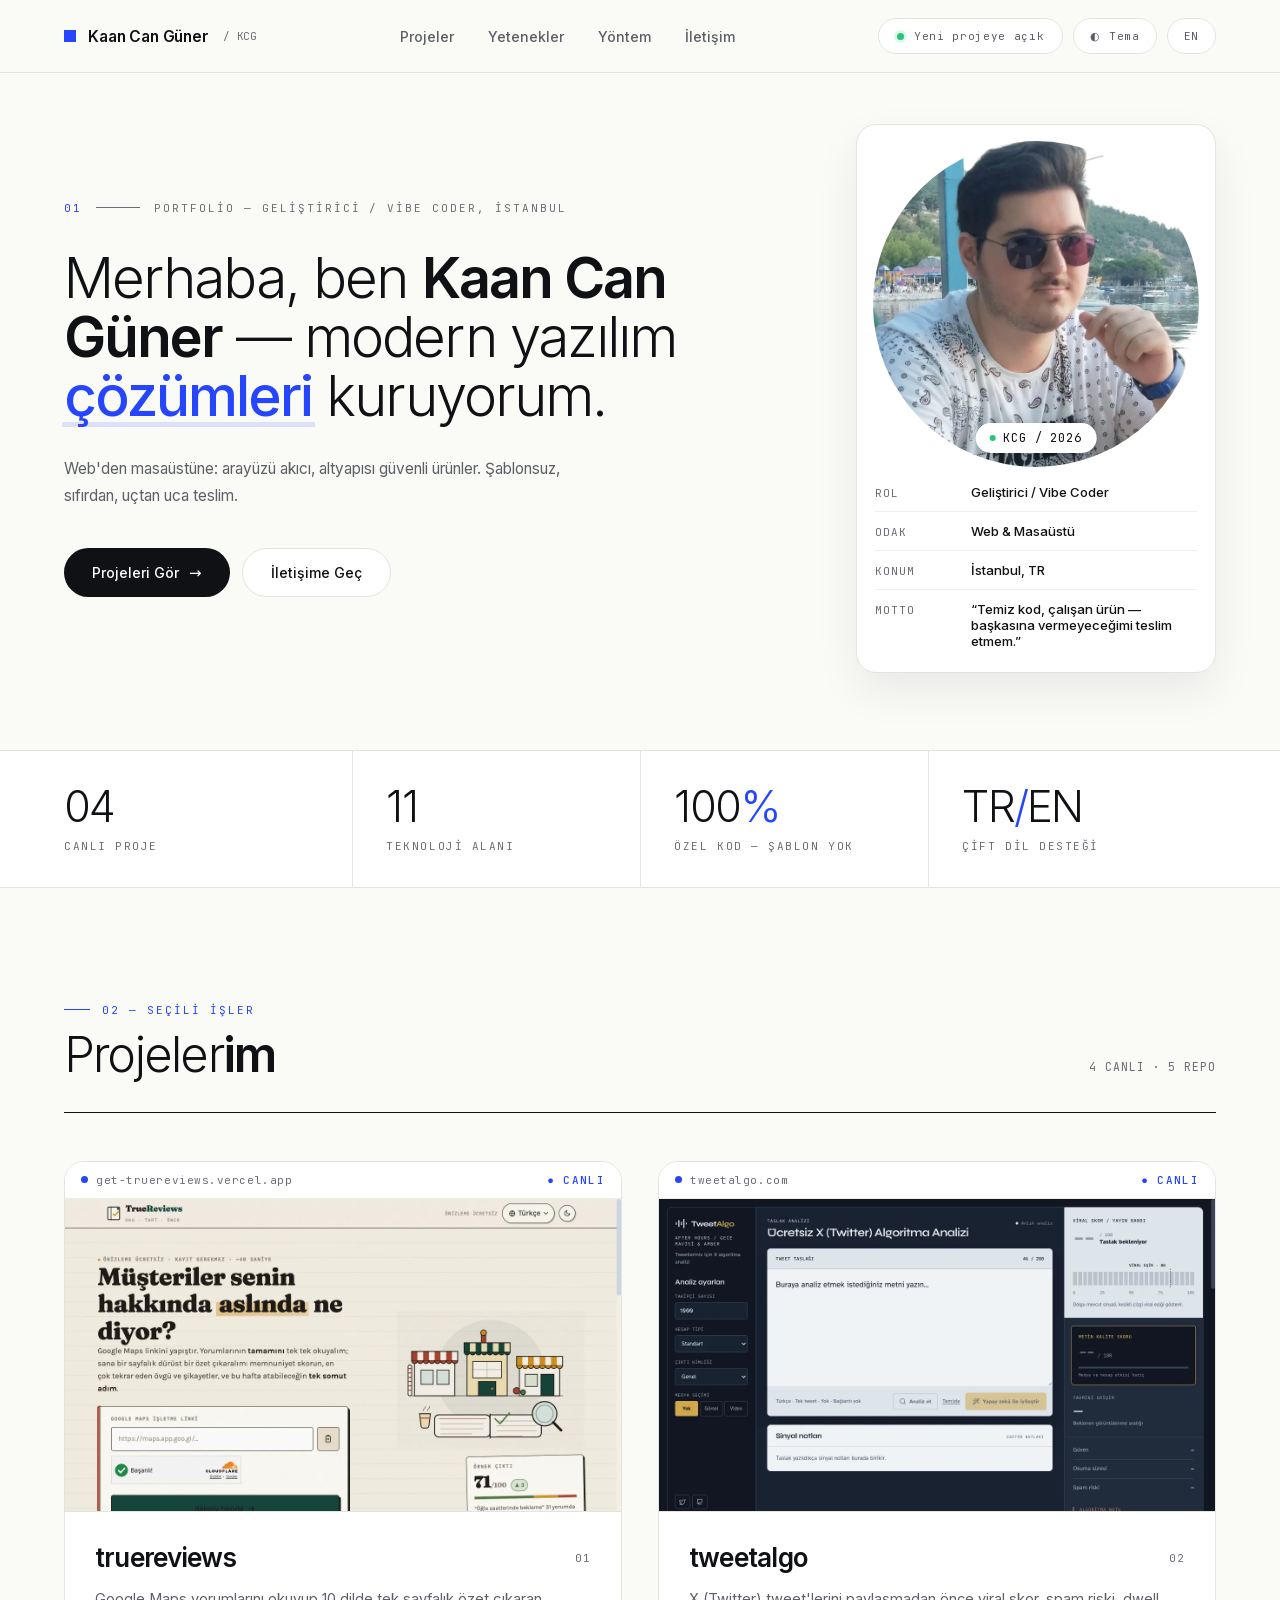
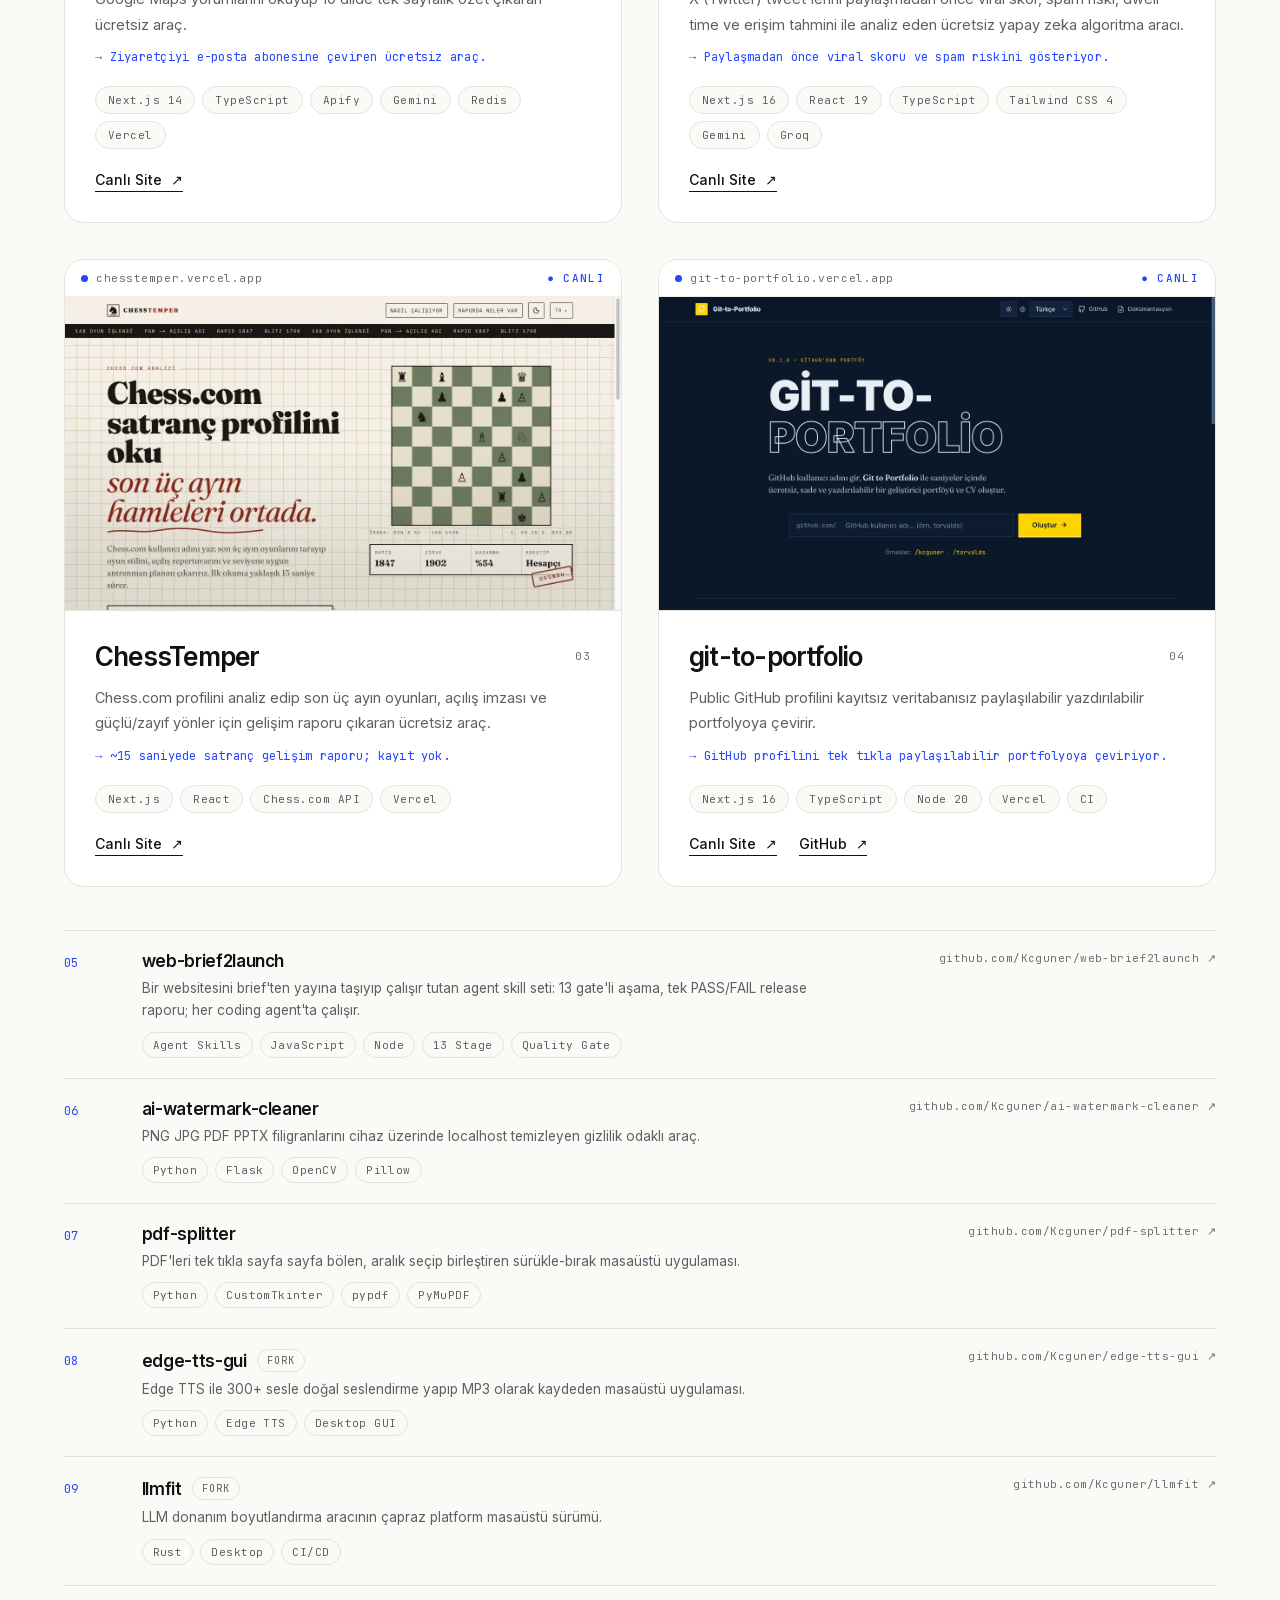
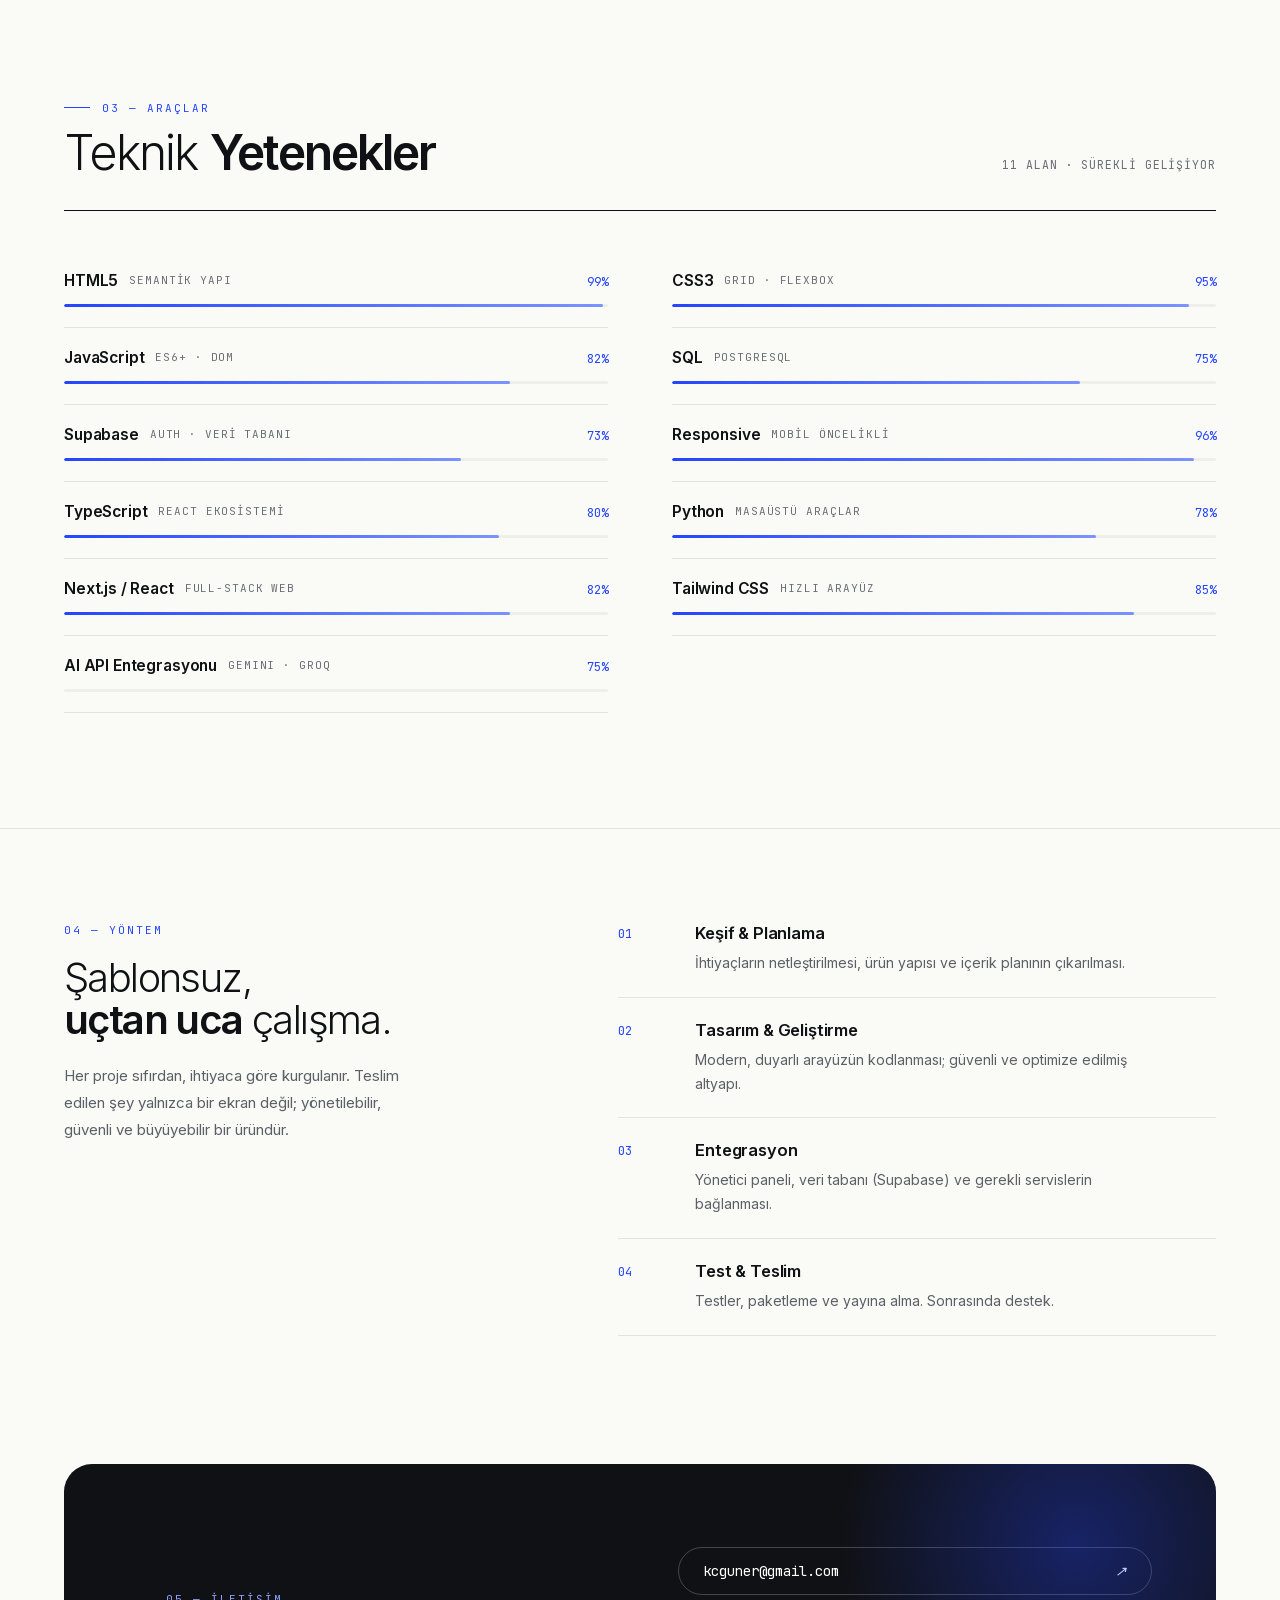
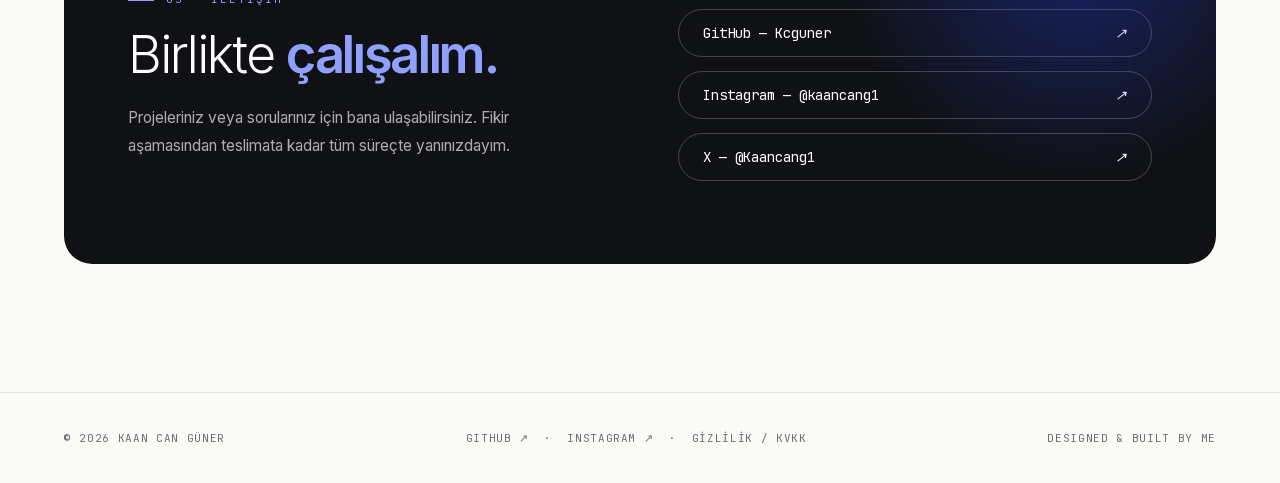
==== commit 46629dc2: "Redesign home: compact repo tier, restrained hero scale, balanced meta-card; sync EN mirror - Repos " ====
--- a/index.html
+++ b/index.html
@@ -48,14 +48,14 @@
   --gut:clamp(20px,5vw,72px);
 }
 [data-theme="dark"]{
-  --bg:#101114;--card:#17181C;--ink:#F2F1EC;--ink-60:#A7A9B0;--ink-40:#6E7078;
+  --bg:#101114;--card:#17181C;--ink:#F2F1EC;--ink-60:#A7A9B0;
   --line:#2A2B30;--line-2:#202126;--acc:#7B93FF;--acc-soft:rgba(123,147,255,.12);--acc-soft-2:rgba(123,147,255,.22);--ink-40:#8A8C94;
 }
 [data-theme="dark"] nav{background:rgba(16,17,20,.85)}
 [data-theme="dark"] .stats{background:#17181C}
 [data-theme="dark"] .avail,[data-theme="dark"] .btn.ghost,[data-theme="dark"] .burger,[data-theme="dark"] .theme-btn{background:var(--card)}
-[data-theme="dark"] .btn.solid{background:var(--acc);color:#fff}
-[data-theme="dark"] .contact{background:#17181C}
+[data-theme="dark"] .btn.solid{background:var(--acc);color:#101114}
+[data-theme="dark"] .contact-in{background:#17181C}
 [data-theme="dark"] .meta-card{box-shadow:0 18px 44px rgba(0,0,0,.45)}
 *{margin:0;padding:0;box-sizing:border-box}
 html{scroll-behavior:smooth;-webkit-text-size-adjust:100%}
@@ -64,6 +64,7 @@
   -webkit-font-smoothing:antialiased;overflow-x:hidden;font-size:16px}
 ::selection{background:var(--acc);color:#fff}
 a{color:inherit;text-decoration:none}
+a:focus-visible,button:focus-visible{outline:2px solid var(--acc);outline-offset:3px}
 .wrap{width:100%;max-width:1280px;margin:0 auto;padding-left:var(--gut);padding-right:var(--gut)}
 .mono{font-family:var(--mono)}
 
@@ -90,22 +91,23 @@
 .theme-btn:hover{border-color:var(--acc);color:var(--acc)}
 .burger{display:none;width:44px;height:44px;border:1px solid var(--line);border-radius:50%;background:#fff;cursor:pointer;
   align-items:center;justify-content:center;flex-direction:column;gap:5px}
+.nav-act{display:flex;align-items:center;gap:10px}
 .burger i{display:block;width:16px;height:1.5px;background:var(--ink)}
 
 /* ---------- HERO ---------- */
 .hero{border-bottom:1px solid var(--line)}
 .hero-in{display:grid;grid-template-columns:minmax(0,1.5fr) minmax(0,1fr);gap:clamp(36px,6vw,90px);
-  padding:clamp(28px,4vw,56px) 0 clamp(44px,6vw,80px);align-items:center}
+  padding:clamp(28px,4vw,56px) var(--gut) clamp(44px,6vw,80px);align-items:center}
 .kicker{display:flex;align-items:center;gap:14px;font-family:var(--mono);font-size:11px;letter-spacing:.18em;
   text-transform:uppercase;color:var(--ink-40);margin-bottom:clamp(22px,3vw,34px)}
 .kicker .no{color:var(--acc)}
 .kicker .rule{width:44px;height:1px;background:var(--ink-40);flex:none}
-h1{font-size:clamp(42px,7.6vw,104px);font-weight:300;line-height:1.02;letter-spacing:-.045em;text-wrap:balance}
+h1{font-size:clamp(32px,4.4vw,56px);font-weight:300;line-height:1.06;letter-spacing:-.035em;text-wrap:balance}
 h1 b{font-weight:600}
 h1 .u{position:relative;color:var(--acc);font-weight:500;white-space:nowrap}
 h1 .u::after{content:'';position:absolute;left:-.04em;right:-.04em;bottom:.05em;height:.1em;background:var(--acc-soft-2);
   z-index:-1}
-.hero-p{margin-top:clamp(24px,3vw,34px);color:var(--ink-60);font-size:clamp(15px,1.3vw,17px);line-height:1.85;max-width:50ch}
+.hero-p{margin-top:clamp(20px,2.6vw,28px);color:var(--ink-60);font-size:clamp(15px,1.2vw,16px);line-height:1.8;max-width:min(50ch,100%)}
 .hero-cta{display:flex;flex-wrap:wrap;gap:12px;margin-top:clamp(26px,3.2vw,38px)}
 .btn{display:inline-flex;align-items:center;gap:10px;font-size:14px;font-weight:500;border-radius:100px;
   padding:15px 28px;transition:.3s cubic-bezier(.2,.7,.3,1)}
@@ -118,20 +120,20 @@
 
 /* hero side — meta card */
 .meta-card{border:1px solid var(--line);background:var(--card);border-radius:20px;overflow:hidden;align-self:start;
-  box-shadow:0 18px 44px rgba(20,22,30,.07)}
-.meta-card .ph{position:relative;aspect-ratio:1/1;overflow:hidden;border-radius:50%;margin:20px 20px 0}
+  width:100%;max-width:360px;justify-self:end;box-shadow:0 18px 44px rgba(20,22,30,.07)}
+.meta-card .ph{position:relative;aspect-ratio:1/1;overflow:hidden;border-radius:50%;margin:16px 16px 0}
 .meta-card .ph img{width:100%;height:100%;object-fit:cover;transform:scale(1.07);filter:saturate(.92) contrast(1.02);
   transition:transform 1.1s cubic-bezier(.2,.7,.3,1)}
 .meta-card:hover .ph img{transform:scale(1.11)}
-.meta-card .ph .tag{position:absolute;top:auto;bottom:14px;left:50%;transform:translateX(-50%);white-space:nowrap;background:#fff;border-radius:100px;
-  font-family:var(--mono);font-size:10px;letter-spacing:.1em;padding:7px 13px;color:var(--ink);
-  display:flex;align-items:center;gap:7px}
+.meta-card .ph .tag{position:absolute;top:auto;bottom:14px;left:50%;transform:translateX(-50%);white-space:nowrap;background:var(--card);border-radius:100px;
+  font-family:var(--mono);font-size:12px;letter-spacing:.08em;padding:7px 14px;color:var(--ink);z-index:2;
+  box-shadow:0 6px 18px rgba(10,11,14,.22);display:flex;align-items:center;gap:7px}
 .meta-card .ph .tag i{width:6px;height:6px;border-radius:50%;background:#27C47A;font-style:normal}
-.meta-card .rows{padding:8px 22px 14px}
-.mrow{display:flex;align-items:baseline;gap:12px;padding:13px 0;border-bottom:1px solid var(--line-2);font-size:13.5px}
+.meta-card .rows{padding:6px 18px 12px}
+.mrow{display:flex;align-items:baseline;gap:12px;padding:11px 0;border-bottom:1px solid var(--line-2);font-size:13px}
 .mrow:last-child{border-bottom:0}
-.mrow dt{font-family:var(--mono);font-size:10.5px;letter-spacing:.1em;text-transform:uppercase;color:var(--ink-40);
-  width:92px;flex:none}
+.mrow dt{font-family:var(--mono);font-size:11px;letter-spacing:.1em;text-transform:uppercase;color:var(--ink-40);
+  width:84px;flex:none}
 .mrow dd{color:var(--ink);font-weight:500}
 
 /* ---------- STATS BAR ---------- */
@@ -141,7 +143,7 @@
 .stat:first-child{border-left:0;padding-left:0}
 .stat b{display:block;font-size:clamp(26px,3.4vw,44px);font-weight:300;letter-spacing:-.04em;line-height:1}
 .stat b em{font-style:normal;color:var(--acc)}
-.stat span{display:block;font-family:var(--mono);font-size:10.5px;letter-spacing:.14em;text-transform:uppercase;
+.stat span{display:block;font-family:var(--mono);font-size:11px;letter-spacing:.14em;text-transform:uppercase;
   color:var(--ink-40);margin-top:10px}
 
 /* ---------- SECTION HEAD ---------- */
@@ -151,7 +153,7 @@
 .shead .l .lbl{font-family:var(--mono);font-size:11px;letter-spacing:.18em;text-transform:uppercase;
   color:var(--acc);margin-bottom:14px;display:flex;align-items:center;gap:12px}
 .shead .l .lbl::before{content:'';width:26px;height:1px;background:var(--acc)}
-.shead h2{font-size:clamp(32px,5vw,60px);font-weight:300;letter-spacing:-.04em;line-height:1.02}
+.shead h2{font-size:clamp(28px,4vw,48px);font-weight:300;letter-spacing:-.04em;line-height:1.02}
 .shead h2 b{font-weight:600}
 .shead .r{font-family:var(--mono);font-size:11.5px;letter-spacing:.08em;color:var(--ink-40);padding-bottom:6px}
 
@@ -160,17 +162,16 @@
   padding-top:clamp(30px,4vw,48px)}
 .pcard{border:1px solid var(--line);border-radius:20px;background:var(--card);overflow:hidden;
   transition:transform .4s cubic-bezier(.2,.7,.3,1),box-shadow .4s,border-color .4s;display:flex;flex-direction:column}
-.pcard:hover{transform:translateY(-7px);box-shadow:0 26px 56px rgba(20,22,30,.11);border-color:#D8D8D0}
-.pcard.wide{grid-column:1/-1}
-.pframe{position:relative;border-bottom:1px solid var(--line);background:#fff}
+.pcard:hover{transform:translateY(-7px);box-shadow:0 26px 56px rgba(20,22,30,.11);border-color:var(--acc-soft-2)}
+.pframe{position:relative;border-bottom:1px solid var(--line);background:var(--card)}
 .pframe .bar{display:flex;align-items:center;gap:8px;padding:11px 16px;border-bottom:1px solid var(--line-2);
-  font-family:var(--mono);font-size:10px;letter-spacing:.05em;color:var(--ink-40)}
+  font-family:var(--mono);font-size:11px;letter-spacing:.05em;color:var(--ink-40)}
 .pframe .bar .dot{width:7px;height:7px;border-radius:50%;background:var(--acc);flex:none}
 .pframe .bar .u{overflow:hidden;text-overflow:ellipsis;white-space:nowrap}
 .pframe .bar .live{margin-left:auto;color:var(--acc);font-weight:500;letter-spacing:.12em;flex:none}
-.pframe .poster{width:100%;aspect-ratio:16/9;border:0;display:block;background:#fff}
+.pframe .poster{width:100%;aspect-ratio:16/9;border:0;display:block;background:var(--card)}
 .pframe .in{overflow:hidden}
-.poster{position:relative;display:block;width:100%;border:0;padding:0;cursor:pointer;overflow:hidden;background:#fff;
+.poster{position:relative;display:block;width:100%;border:0;padding:0;cursor:pointer;overflow:hidden;background:var(--card);
   aspect-ratio:16/9}
 .poster img{width:100%;height:100%;object-fit:cover;object-position:top center;display:block;
   transition:transform .9s cubic-bezier(.2,.7,.3,1)}
@@ -178,20 +179,22 @@
 .poster .ov{position:absolute;inset:0;display:flex;flex-direction:column;align-items:center;justify-content:center;gap:8px;
   background:rgba(16,17,20,.58);color:#fff;font-family:var(--mono);font-size:12.5px;letter-spacing:.05em;
   opacity:0;transition:.32s;text-align:center;padding:14px}
-.poster .ov small{font-size:10px;color:rgba(255,255,255,.72)}
+.poster .ov small{font-size:11px;color:rgba(255,255,255,.78)}
 .pcard:hover .poster .ov{opacity:1}
 .poster .blk{position:absolute;top:12px;right:12px;background:rgba(16,17,20,.85);color:#fff;
-  font-family:var(--mono);font-size:9.5px;letter-spacing:.09em;padding:6px 11px;border-radius:100px;z-index:2}
+  font-family:var(--mono);font-size:10.5px;letter-spacing:.09em;padding:6px 11px;border-radius:100px;z-index:2;
+  opacity:0;transition:opacity .3s}
+.pcard:hover .poster .blk,.poster:focus-visible .blk{opacity:1}
 .pbody{padding:clamp(22px,2.6vw,30px);display:flex;flex-direction:column;flex:1}
 .pbody .top{display:flex;align-items:center;justify-content:space-between;gap:14px;flex-wrap:wrap}
 .pbody h3{font-size:clamp(20px,2.2vw,26px);font-weight:600;letter-spacing:-.03em}
-.pbody .yr{font-family:var(--mono);font-size:10.5px;color:var(--ink-40);letter-spacing:.1em;flex:none}
+.pbody .yr{font-family:var(--mono);font-size:11px;color:var(--ink-40);letter-spacing:.1em;flex:none}
 .pbody p{margin-top:13px;color:var(--ink-60);font-size:14.5px;line-height:1.75}
 .pbody .result{margin-top:10px;font-family:var(--mono);font-size:12px;letter-spacing:.02em;color:var(--acc)}
 .ptech{display:flex;flex-wrap:wrap;gap:7px;margin-top:18px}
-.ptech span{font-family:var(--mono);font-size:10.5px;letter-spacing:.04em;color:var(--ink-60);
+.ptech span{font-family:var(--mono);font-size:11px;letter-spacing:.04em;color:var(--ink-60);
   background:var(--bg);border:1px solid var(--line);border-radius:100px;padding:6px 12px;transition:.25s}
-.pcard:hover .ptech span{border-color:#D8D8D0;background:#fff}
+.pcard:hover .ptech span{border-color:var(--acc-soft-2);background:var(--acc-soft)}
 .plink{margin-top:auto;padding-top:22px;display:inline-flex;align-items:center;gap:9px;align-self:flex-start;
   font-size:14px;font-weight:500;color:var(--ink);border-bottom:1px solid var(--ink);padding-bottom:3px;transition:.28s}
 .plink i{font-style:normal;transition:transform .3s}
@@ -201,12 +204,24 @@
 .plinks .plink{margin-top:0;padding-top:0}
 .ttlwrap{display:flex;align-items:center;gap:10px;min-width:0}
 .ttlwrap h3{overflow-wrap:anywhere}
-.fork{font-family:var(--mono);font-size:9.5px;letter-spacing:.1em;color:var(--ink-60);border:1px solid var(--line);
+.fork{font-family:var(--mono);font-size:10px;letter-spacing:.1em;color:var(--ink-60);border:1px solid var(--line);
   border-radius:100px;padding:4px 9px;flex:none}
-.poster .mock{position:absolute;inset:0;display:flex;flex-direction:column;align-items:center;justify-content:center;gap:10px;
-  padding:16px;text-align:center;color:#fff;background:linear-gradient(135deg,#0B1020 0%,#1B2A6B 55%,#2545FF 100%)}
-.poster .mock .m{font-size:clamp(22px,3.2vw,38px);font-weight:600;letter-spacing:-.03em;overflow-wrap:anywhere}
-.poster .mock .s{font-family:var(--mono);font-size:10.5px;letter-spacing:.14em;opacity:.68;overflow-wrap:anywhere}
+
+/* ---------- REPO LIST — compact secondary rows ---------- */
+.rlist{margin-top:clamp(26px,3.4vw,44px);border-top:1px solid var(--line)}
+.rrow{display:grid;grid-template-columns:52px minmax(0,1fr) auto;gap:clamp(14px,2vw,26px);
+  padding:20px 0;border-bottom:1px solid var(--line);align-items:start;transition:background .3s}
+.rrow:focus-within{background:var(--acc-soft)}
+.rrow .n{font-family:var(--mono);font-size:12px;color:var(--acc);padding-top:4px}
+.rrow .top{display:flex;align-items:center;gap:10px;flex-wrap:wrap}
+.rrow h3{font-size:17px;font-weight:600;letter-spacing:-.02em;overflow-wrap:anywhere}
+.rrow p{margin-top:6px;color:var(--ink-60);font-size:13.5px;line-height:1.65;max-width:75ch}
+.rrow .ptech{margin-top:10px}
+.rrow .ptech span{padding:5px 10px}
+.rrow .side{display:flex;flex-direction:column;align-items:flex-end;gap:8px}
+.rrow .ru{display:inline-flex;align-items:center;font-family:var(--mono);font-size:11px;color:var(--ink-40);
+  letter-spacing:.04em;overflow-wrap:anywhere;text-align:right;transition:color .25s}
+.rrow .ru:hover{color:var(--acc)}
 
 /* ---------- SKILLS ---------- */
 .skills{margin-top:clamp(26px,3.4vw,40px);display:grid;grid-template-columns:repeat(2,minmax(0,1fr));
@@ -214,7 +229,7 @@
 .skl{padding:20px 0;border-bottom:1px solid var(--line)}
 .skl .t{display:flex;align-items:baseline;justify-content:space-between;gap:12px}
 .skl .t .nm{font-size:15.5px;font-weight:600;letter-spacing:-.01em;display:flex;align-items:center;gap:11px;min-width:0}
-.skl .t .nm small{font-family:var(--mono);font-weight:400;font-size:10px;color:var(--ink-40);letter-spacing:.08em;overflow-wrap:anywhere}
+.skl .t .nm small{font-family:var(--mono);font-weight:400;font-size:11px;color:var(--ink-40);letter-spacing:.08em;overflow-wrap:anywhere}
 .skl .t .pc{font-family:var(--mono);font-size:12px;color:var(--acc)}
 .skl .bar{margin-top:14px;height:3px;background:var(--line-2);border-radius:100px;overflow:hidden}
 .skl .bar i{display:block;height:100%;width:0;border-radius:100px;
@@ -223,28 +238,29 @@
 /* ---------- PROCESS — swiss numbered list ---------- */
 .proc{margin-top:clamp(60px,9vw,120px);border-top:1px solid var(--line);padding-top:clamp(40px,6vw,72px);
   display:grid;grid-template-columns:minmax(0,.9fr) minmax(0,1.1fr);gap:clamp(32px,5vw,80px)}
-.proc .l h2{font-size:clamp(28px,4vw,48px);font-weight:300;letter-spacing:-.04em;line-height:1.06}
+.proc .l h2{font-size:clamp(26px,3.4vw,40px);font-weight:300;letter-spacing:-.04em;line-height:1.06}
 .proc .l h2 b{font-weight:600}
 .proc .l p{margin-top:20px;color:var(--ink-60);font-size:15px;line-height:1.8;max-width:38ch}
 .steps{display:flex;flex-direction:column}
 .step{display:grid;grid-template-columns:52px minmax(0,1fr);gap:clamp(14px,2vw,26px);padding:22px 0;
-  border-bottom:1px solid var(--line);transition:padding-left .4s cubic-bezier(.2,.7,.3,1)}
-.step:hover{padding-left:12px}
+  border-bottom:1px solid var(--line);transition:background .3s}
+.step:focus-within{background:var(--acc-soft)}
 .step .n{font-family:var(--mono);font-size:12px;color:var(--acc);padding-top:3px}
 .step h3{font-size:16.5px;font-weight:600;letter-spacing:-.01em}
 .step p{margin-top:8px;color:var(--ink-60);font-size:14px;line-height:1.7;max-width:52ch}
 
 /* ---------- CONTACT ---------- */
-.contact{margin-top:clamp(66px,10vw,130px);background:var(--ink);color:#fff;border-radius:28px;
-  margin-bottom:clamp(66px,10vw,130px);overflow:hidden;position:relative}
-.contact::before{content:'';position:absolute;top:-180px;right:-120px;width:520px;height:520px;border-radius:50%;
+.contact{margin-top:clamp(66px,10vw,130px);color:#fff;
+  margin-bottom:clamp(66px,10vw,130px);position:relative}
+.contact-in{display:grid;grid-template-columns:1fr 1fr;gap:clamp(36px,6vw,90px);align-items:center;
+  padding:clamp(44px,6.5vw,90px) clamp(28px,5vw,72px);position:relative;
+  background:var(--ink);border-radius:28px;overflow:hidden}
+.contact-in::before{content:'';position:absolute;top:-180px;right:-120px;width:520px;height:520px;border-radius:50%;
   background:radial-gradient(circle,rgba(37,69,255,.35),transparent 65%);pointer-events:none}
-.contact-in{display:grid;grid-template-columns:1fr 1fr;gap:clamp(36px,6vw,90px);
-  padding:clamp(44px,6.5vw,90px) clamp(28px,5vw,72px);position:relative}
 .contact .lbl{font-family:var(--mono);font-size:11px;letter-spacing:.18em;text-transform:uppercase;
   color:#8FA0FF;margin-bottom:18px;display:flex;align-items:center;gap:12px}
 .contact .lbl::before{content:'';width:26px;height:1px;background:#8FA0FF}
-.contact h2{font-size:clamp(34px,5.2vw,64px);font-weight:300;letter-spacing:-.045em;line-height:1.04}
+.contact h2{font-size:clamp(30px,4.2vw,52px);font-weight:300;letter-spacing:-.045em;line-height:1.04}
 .contact h2 b{font-weight:600;color:#8FA0FF}
 .contact p{margin-top:22px;color:rgba(255,255,255,.66);font-size:15.5px;line-height:1.8;max-width:40ch}
 .contact .mail{display:inline-flex;align-items:center;gap:11px;margin-top:28px;font-family:var(--mono);
@@ -286,19 +302,33 @@
   .nav-links a{padding:15px 0;border-bottom:1px solid var(--line-2);width:100%;font-size:15px}
   .nav-links a::after{display:none}
   .burger{display:flex}
+  .plink{min-height:44px}
+  .foot a{min-height:44px;display:inline-flex;align-items:center}
+  .avail{min-height:44px}
+  .theme-btn{min-height:44px}
+  .rrow .ru{min-height:44px}
 }
 @media(max-width:620px){
+  :root{--gut:24px}
   .stats-in{grid-template-columns:1fr}
   .stat{border-left:0;padding-left:0;border-bottom:1px solid var(--line);padding-bottom:20px}
   .stat:last-child{border-bottom:0}
   .foot{flex-direction:column;align-items:flex-start;gap:9px}
   .logo small{display:none}
+  .logo{font-size:13px;gap:9px}
+  .theme-btn{padding:10px 12px}
+  .avail{padding:10px 11px}
+  .theme-btn .tw{display:none}
   .avail span{display:none}
   .avail{padding:10px 13px}
+  .plink{padding:10px 0}
+  .rrow{grid-template-columns:34px minmax(0,1fr);padding:18px 0}
+  .rrow .side{grid-column:2;flex-direction:row;align-items:center;justify-content:flex-start;gap:14px;flex-wrap:wrap}
+  .rrow .ru{text-align:left}
 }
-@media(max-width:620px){.plink{padding:10px 0}}
 @media(max-width:400px){
-  .logo{font-size:14px}
+  .logo{font-size:13px}
+  .nav-act{gap:6px}
   .contact .mail{font-size:12.5px;padding:13px 18px;overflow-wrap:anywhere}
 }
 @media(prefers-reduced-motion:reduce){
@@ -306,7 +336,7 @@
   .js .rv{opacity:1;transform:none}
   .skl .bar i{width:var(--w)}
 }
-@media (hover:none){.poster .ov{opacity:1}}
+@media (hover:none){.poster .ov{opacity:1}.poster .blk{display:none}}
 </style>
 </head>
 <body>
@@ -321,9 +351,9 @@
       <a href="#yontem">Yöntem</a>
       <a href="#iletisim">İletişim</a>
     </div>
-    <div style="display:flex;align-items:center;gap:10px">
-      <a href="#iletisim" class="avail"><i></i><span>Yeni projeye açık</span></a>
-      <button class="theme-btn" id="themeBtn" type="button" aria-label="Tema" title="Tema">◐ Tema</button>
+    <div class="nav-act">
+      <a href="#iletisim" class="avail" aria-label="Yeni projeye açık"><i></i><span>Yeni projeye açık</span></a>
+      <button class="theme-btn" id="themeBtn" type="button" aria-label="Tema" title="Tema">◐ <span class="tw">Tema</span></button>
       <a class="theme-btn" href="en/" hreflang="en" lang="en" aria-label="English version">EN</a>
       <button class="burger" id="burger" type="button" aria-label="Menü" aria-expanded="false" aria-controls="navLinks"><i></i><i></i></button>
     </div>
@@ -371,7 +401,7 @@
       <p class="lbl">02 — Seçili İşler</p>
       <h2>Projeler<b>im</b></h2>
     </div>
-    <span class="r">09 DEPO · SEÇİLİ İŞLER</span>
+    <span class="r">4 CANLI · 5 REPO</span>
   </div>
 
   <div class="pgrid">
@@ -443,28 +473,6 @@
 
     <article class="pcard rv">
       <div class="pframe">
-        <div class="bar"><span class="dot"></span><span class="u">github.com/Kcguner/web-brief2launch</span><span class="live">REPO</span></div>
-        <div class="in">
-          <a class="poster" href="https://github.com/Kcguner/web-brief2launch" target="_blank" rel="noopener" aria-label="web-brief2launch GitHub reposunu yeni sekmede aç">
-            <span class="blk">GitHub — yeni sekmede aç</span>
-            <img src="images/projects/web-brief2launch.webp" alt="web-brief2launch GitHub repo sayfası ekran görüntüsü" width="1280" height="720" loading="lazy">
-            <span class="ov">GitHub ↗<small>repo yeni sekmede açılır</small></span>
-          </a>
-        </div>
-      </div>
-      <div class="pbody">
-        <div class="top"><span class="ttlwrap"><h3>web-brief2launch</h3></span><span class="yr">04</span></div>
-        <p>Bir websitesini brief'ten yayına taşıyıp çalışır tutan agent skill seti: 13 gate'li aşama, tek PASS/FAIL release raporu; her coding agent'ta çalışır.</p>
-        <p class="result">→ Brief'ten yayına kadar tüm süreci gate'li aşamalarla yönetiyor.</p>
-        <div class="ptech"><span>Agent Skills</span><span>JavaScript</span><span>Node</span><span>13 Stage</span><span>Quality Gate</span></div>
-        <div class="plinks">
-          <a href="https://github.com/Kcguner/web-brief2launch" target="_blank" rel="noopener" class="plink">GitHub <i>↗</i></a>
-        </div>
-      </div>
-    </article>
-
-    <article class="pcard rv">
-      <div class="pframe">
         <div class="bar"><span class="dot"></span><span class="u">git-to-portfolio.vercel.app</span><span class="live">● CANLI</span></div>
         <div class="in">
           <a class="poster" href="https://git-to-portfolio.vercel.app" target="_blank" rel="noopener" aria-label="git-to-portfolio canlı siteyi yeni sekmede aç">
@@ -475,7 +483,7 @@
         </div>
       </div>
       <div class="pbody">
-        <div class="top"><span class="ttlwrap"><h3>git-to-portfolio</h3></span><span class="yr">05</span></div>
+        <div class="top"><span class="ttlwrap"><h3>git-to-portfolio</h3></span><span class="yr">04</span></div>
         <p>Public GitHub profilini kayıtsız veritabanısız paylaşılabilir yazdırılabilir portfolyoya çevirir.</p>
         <p class="result">→ GitHub profilini tek tıkla paylaşılabilir portfolyoya çeviriyor.</p>
         <div class="ptech"><span>Next.js 16</span><span>TypeScript</span><span>Node 20</span><span>Vercel</span><span>CI</span></div>
@@ -486,63 +494,66 @@
       </div>
     </article>
 
-    <article class="pcard rv">
-      <div class="pframe">
-        <div class="bar"><span class="dot"></span><span class="u">github.com/Kcguner/ai-watermark-cleaner</span><span class="live">REPO</span></div>
-      </div>
-      <div class="pbody">
-        <div class="top"><span class="ttlwrap"><h3>ai-watermark-cleaner</h3></span><span class="yr">06</span></div>
+  </div>
+
+  <div class="rlist">
+    <article class="rrow rv">
+      <span class="n">05</span>
+      <div class="main">
+        <div class="top"><h3>web-brief2launch</h3></div>
+        <p>Bir websitesini brief'ten yayına taşıyıp çalışır tutan agent skill seti: 13 gate'li aşama, tek PASS/FAIL release raporu; her coding agent'ta çalışır.</p>
+        <div class="ptech"><span>Agent Skills</span><span>JavaScript</span><span>Node</span><span>13 Stage</span><span>Quality Gate</span></div>
+      </div>
+      <div class="side">
+        <a class="ru" href="https://github.com/Kcguner/web-brief2launch" target="_blank" rel="noopener">github.com/Kcguner/web-brief2launch ↗</a>
+      </div>
+    </article>
+
+    <article class="rrow rv">
+      <span class="n">06</span>
+      <div class="main">
+        <div class="top"><h3>ai-watermark-cleaner</h3></div>
         <p>PNG JPG PDF PPTX filigranlarını cihaz üzerinde localhost temizleyen gizlilik odaklı araç.</p>
-        <p class="result">→ Dosyalar cihazdan çıkmadan temizleniyor.</p>
         <div class="ptech"><span>Python</span><span>Flask</span><span>OpenCV</span><span>Pillow</span></div>
-        <div class="plinks">
-          <a href="https://github.com/Kcguner/ai-watermark-cleaner" target="_blank" rel="noopener" class="plink">GitHub <i>↗</i></a>
-        </div>
-      </div>
-    </article>
-
-    <article class="pcard rv">
-      <div class="pframe">
-        <div class="bar"><span class="dot"></span><span class="u">github.com/Kcguner/pdf-splitter</span><span class="live">REPO</span></div>
-      </div>
-      <div class="pbody">
-        <div class="top"><span class="ttlwrap"><h3>pdf-splitter</h3></span><span class="yr">07</span></div>
-        <p>PDF tek tıkla sayfa sayfa aralık birleştirme sürükle-bırak masaüstü uygulaması.</p>
-        <p class="result">→ Toplu PDF işini tek tıkla bitiriyor.</p>
+      </div>
+      <div class="side">
+        <a class="ru" href="https://github.com/Kcguner/ai-watermark-cleaner" target="_blank" rel="noopener">github.com/Kcguner/ai-watermark-cleaner ↗</a>
+      </div>
+    </article>
+
+    <article class="rrow rv">
+      <span class="n">07</span>
+      <div class="main">
+        <div class="top"><h3>pdf-splitter</h3></div>
+        <p>PDF'leri tek tıkla sayfa sayfa bölen, aralık seçip birleştiren sürükle-bırak masaüstü uygulaması.</p>
         <div class="ptech"><span>Python</span><span>CustomTkinter</span><span>pypdf</span><span>PyMuPDF</span></div>
-        <div class="plinks">
-          <a href="https://github.com/Kcguner/pdf-splitter" target="_blank" rel="noopener" class="plink">GitHub <i>↗</i></a>
-        </div>
-      </div>
-    </article>
-
-    <article class="pcard rv">
-      <div class="pframe">
-        <div class="bar"><span class="dot"></span><span class="u">github.com/Kcguner/edge-tts-gui</span><span class="live">REPO</span></div>
-      </div>
-      <div class="pbody">
-        <div class="top"><span class="ttlwrap"><h3>edge-tts-gui</h3><span class="fork">FORK</span></span><span class="yr">08</span></div>
-        <p>Edge TTS ile 300+ ses doğal seslendirme MP3 kayıt masaüstü uygulaması.</p>
-        <p class="result">→ 300+ sesle ücretsiz seslendirme.</p>
+      </div>
+      <div class="side">
+        <a class="ru" href="https://github.com/Kcguner/pdf-splitter" target="_blank" rel="noopener">github.com/Kcguner/pdf-splitter ↗</a>
+      </div>
+    </article>
+
+    <article class="rrow rv">
+      <span class="n">08</span>
+      <div class="main">
+        <div class="top"><h3>edge-tts-gui</h3><span class="fork">FORK</span></div>
+        <p>Edge TTS ile 300+ sesle doğal seslendirme yapıp MP3 olarak kaydeden masaüstü uygulaması.</p>
         <div class="ptech"><span>Python</span><span>Edge TTS</span><span>Desktop GUI</span></div>
-        <div class="plinks">
-          <a href="https://github.com/Kcguner/edge-tts-gui" target="_blank" rel="noopener" class="plink">GitHub <i>↗</i></a>
-        </div>
-      </div>
-    </article>
-
-    <article class="pcard rv">
-      <div class="pframe">
-        <div class="bar"><span class="dot"></span><span class="u">github.com/Kcguner/llmfit</span><span class="live">REPO</span></div>
-      </div>
-      <div class="pbody">
-        <div class="top"><span class="ttlwrap"><h3>llmfit</h3><span class="fork">FORK</span></span><span class="yr">09</span></div>
+      </div>
+      <div class="side">
+        <a class="ru" href="https://github.com/Kcguner/edge-tts-gui" target="_blank" rel="noopener">github.com/Kcguner/edge-tts-gui ↗</a>
+      </div>
+    </article>
+
+    <article class="rrow rv">
+      <span class="n">09</span>
+      <div class="main">
+        <div class="top"><h3>llmfit</h3><span class="fork">FORK</span></div>
         <p>LLM donanım boyutlandırma aracının çapraz platform masaüstü sürümü.</p>
-        <p class="result">→ Donanımına uygun modeli seçmene yardım ediyor.</p>
         <div class="ptech"><span>Rust</span><span>Desktop</span><span>CI/CD</span></div>
-        <div class="plinks">
-          <a href="https://github.com/Kcguner/llmfit" target="_blank" rel="noopener" class="plink">GitHub <i>↗</i></a>
-        </div>
+      </div>
+      <div class="side">
+        <a class="ru" href="https://github.com/Kcguner/llmfit" target="_blank" rel="noopener">github.com/Kcguner/llmfit ↗</a>
       </div>
     </article>
   </div>
@@ -594,7 +605,7 @@
         yanınızdayım.</p>
     </div>
     <div class="cform chan">
-      <a class="mail" href="https://mail.google.com/mail/?view=cm&fs=1&to=kcguner@gmail.com" target="_blank" rel="noopener">kcguner@gmail.com <i>↗</i></a>
+      <a class="mail" href="mailto:kcguner@gmail.com">kcguner@gmail.com <i>↗</i></a>
       <a class="mail" href="https://github.com/Kcguner" target="_blank" rel="noopener">GitHub — Kcguner <i>↗</i></a>
       <a class="mail" href="https://www.instagram.com/kaancang1/" target="_blank" rel="noopener">Instagram — @kaancang1 <i>↗</i></a>
       <a class="mail" href="https://x.com/Kaancang1" target="_blank" rel="noopener">X — @Kaancang1 <i>↗</i></a>
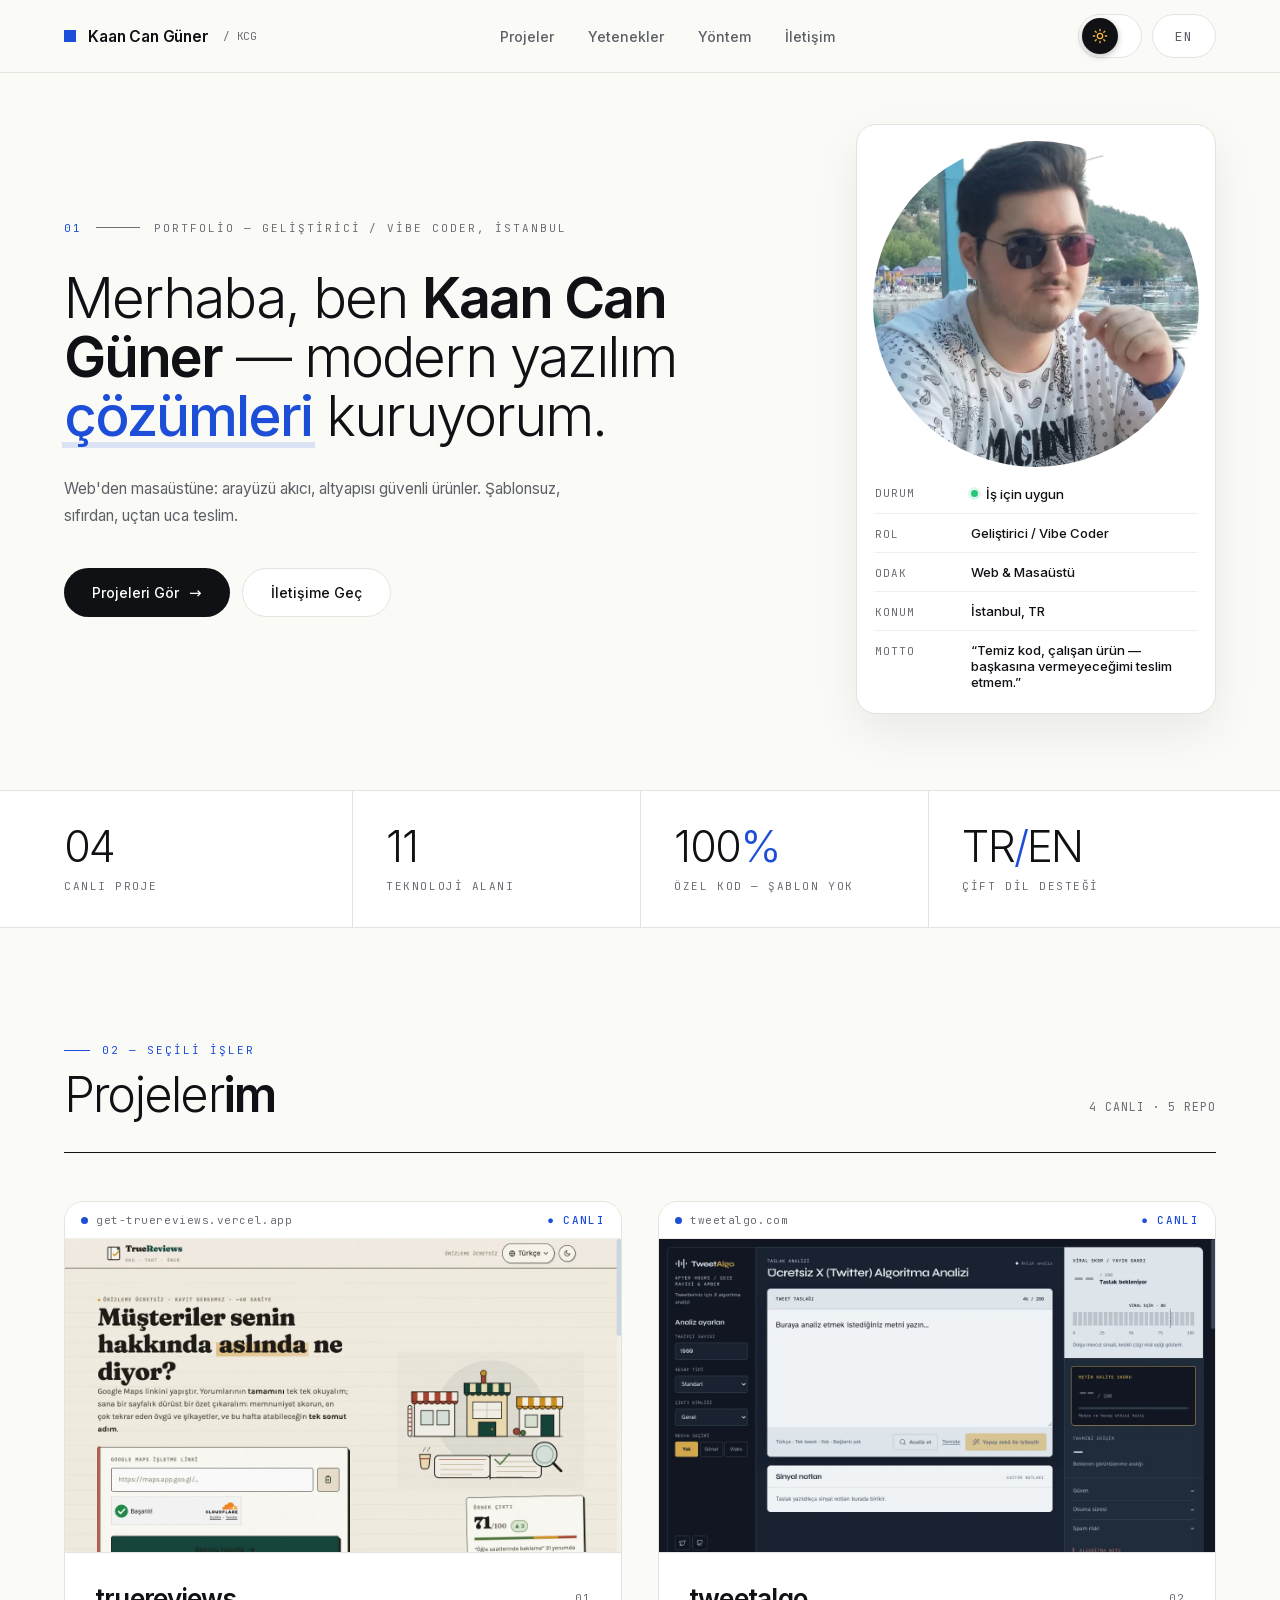
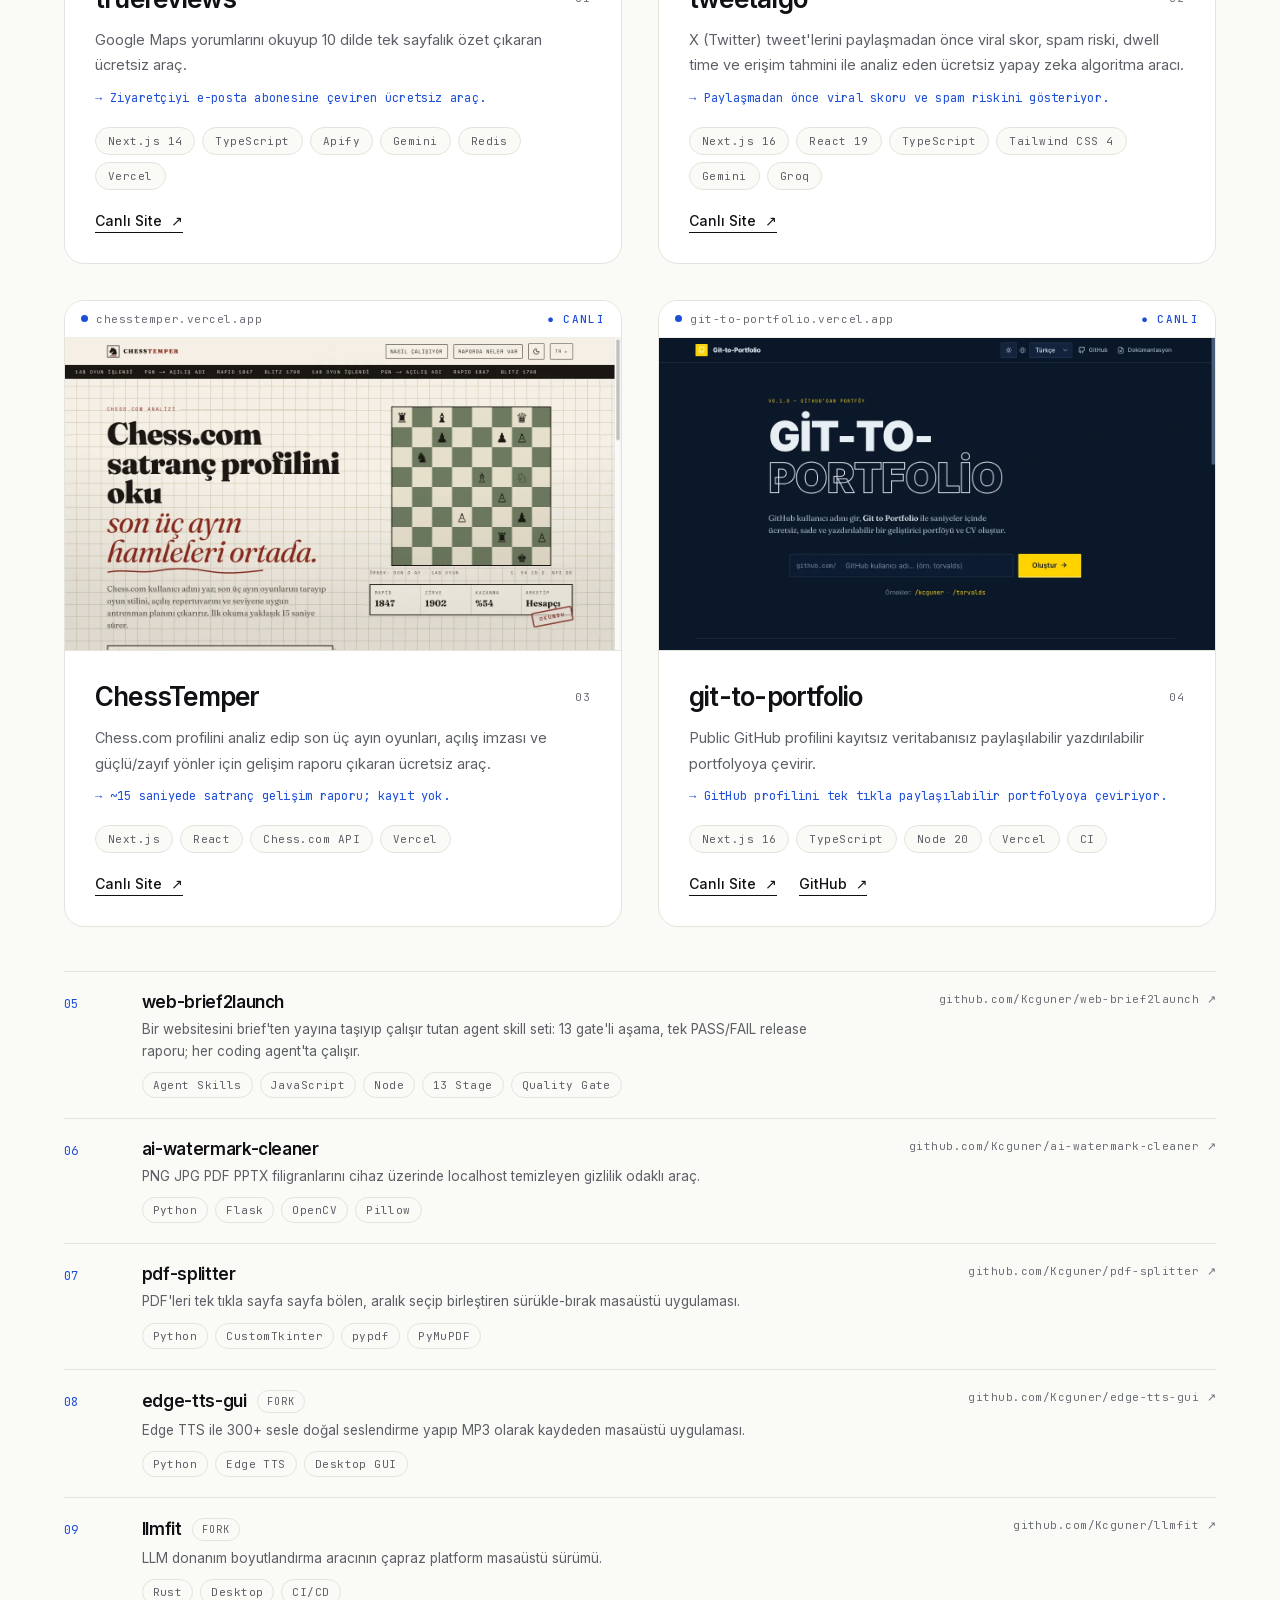
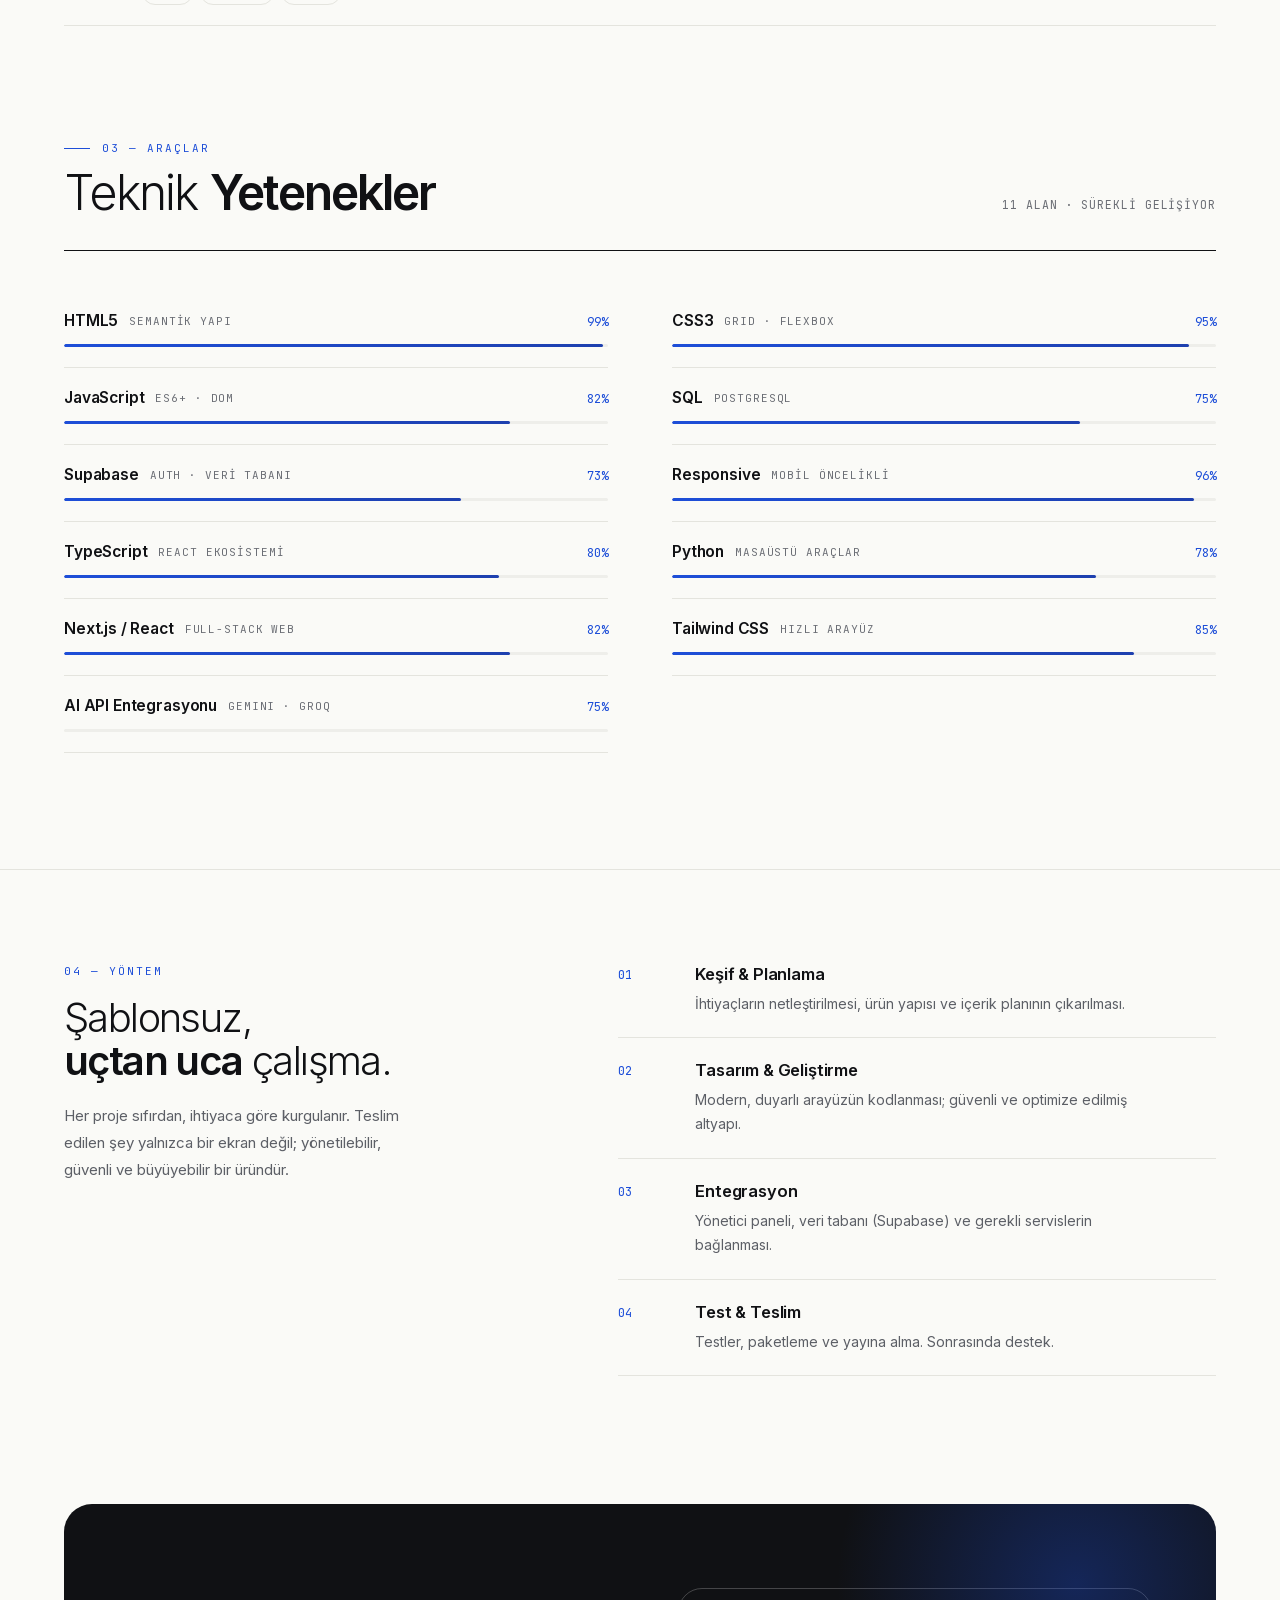
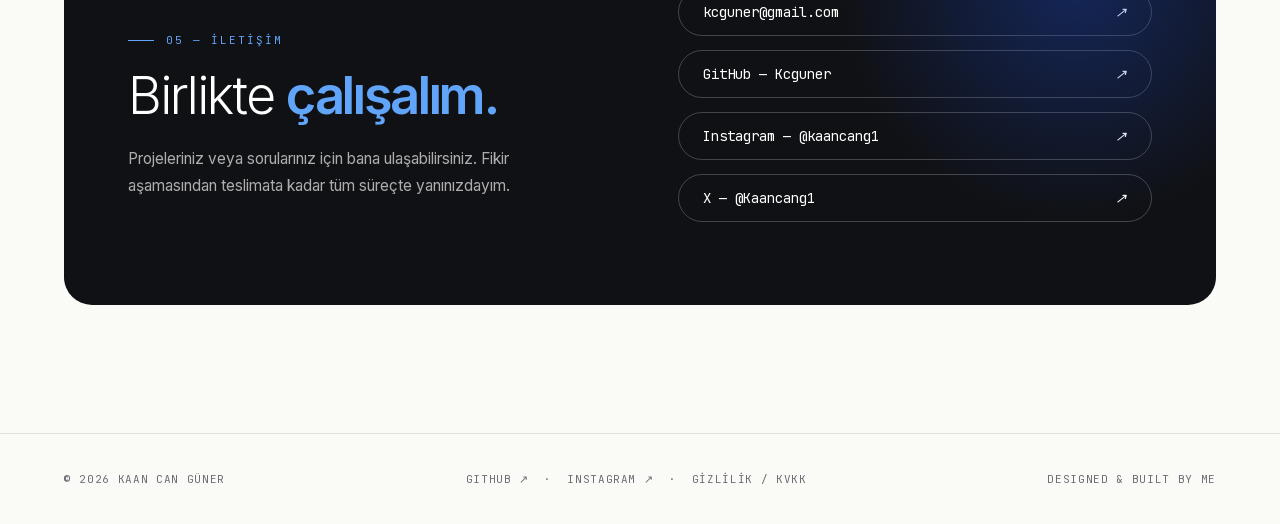
==== commit 23a791a7: "Go live with approved redesign: unified 64x44 header controls, theme switch, status row, blue/navy p" ====
--- a/index.html
+++ b/index.html
@@ -24,7 +24,7 @@
 <script type="application/ld+json">
 {"@context":"https://schema.org","@type":"ProfilePage","inLanguage":"tr","mainEntity":{"@type":"Person","name":"Kaan Can Güner","jobTitle":"Geliştirici / Vibe Coder","url":"https://kcguner.github.io/profile/","image":"https://kcguner.github.io/profile/images/profile.webp","address":{"@type":"PostalAddress","addressLocality":"İstanbul","addressCountry":"TR"},"sameAs":["https://github.com/Kcguner","https://www.instagram.com/kaancang1/","https://x.com/Kaancang1"]}}
 </script>
-<link rel="icon" href="data:image/svg+xml,%3Csvg xmlns='http://www.w3.org/2000/svg' viewBox='0 0 64 64'%3E%3Crect width='64' height='64' rx='14' fill='%232545FF'/%3E%3Ctext x='32' y='46' font-family='Arial,Helvetica,sans-serif' font-size='42' font-weight='700' text-anchor='middle' fill='%23FFFFFF'%3EK%3C/text%3E%3C/svg%3E">
+<link rel="icon" href="data:image/svg+xml,%3Csvg xmlns='http://www.w3.org/2000/svg' viewBox='0 0 64 64'%3E%3Crect width='64' height='64' rx='14' fill='%231D4ED8'/%3E%3Ctext x='32' y='46' font-family='Arial,Helvetica,sans-serif' font-size='42' font-weight='700' text-anchor='middle' fill='%23FFFFFF'%3EK%3C/text%3E%3C/svg%3E">
 <link rel="preload" href="assets/fonts/inter-latin.woff2" as="font" type="font/woff2" crossorigin>
 <link rel="preload" href="assets/fonts/jbmono-latin.woff2" as="font" type="font/woff2" crossorigin>
 <style>
@@ -40,22 +40,25 @@
   --ink-40:#6B6E75;
   --line:#E4E4DE;
   --line-2:#EEEEEA;
-  --acc:#2545FF;
-  --acc-soft:rgba(37,69,255,.07);
-  --acc-soft-2:rgba(37,69,255,.14);
+  --acc:#1D4ED8;
+  --acc-2:#1E40AF;
+  --acc-soft:rgba(29,78,216,.07);
+  --acc-soft-2:rgba(29,78,216,.14);
   --sans:'Inter',system-ui,sans-serif;
   --mono:'JetBrains Mono',ui-monospace,monospace;
   --gut:clamp(20px,5vw,72px);
 }
 [data-theme="dark"]{
   --bg:#101114;--card:#17181C;--ink:#F2F1EC;--ink-60:#A7A9B0;
-  --line:#2A2B30;--line-2:#202126;--acc:#7B93FF;--acc-soft:rgba(123,147,255,.12);--acc-soft-2:rgba(123,147,255,.22);--ink-40:#8A8C94;
+  --line:#2A2B30;--line-2:#202126;--acc:#60A5FA;--acc-2:#3B82F6;--acc-soft:rgba(96,165,250,.12);--acc-soft-2:rgba(96,165,250,.22);--ink-40:#8A8C94;
 }
 [data-theme="dark"] nav{background:rgba(16,17,20,.85)}
 [data-theme="dark"] .stats{background:#17181C}
-[data-theme="dark"] .avail,[data-theme="dark"] .btn.ghost,[data-theme="dark"] .burger,[data-theme="dark"] .theme-btn{background:var(--card)}
+[data-theme="dark"] .btn.ghost,[data-theme="dark"] .burger,[data-theme="dark"] .theme-btn{background:var(--card)}
 [data-theme="dark"] .btn.solid{background:var(--acc);color:#101114}
 [data-theme="dark"] .contact-in{background:#17181C}
+[data-theme="dark"] .contact-in::before{background:radial-gradient(circle,rgba(96,165,250,.3),transparent 65%)}
+[data-theme="dark"] ::selection{color:#101114}
 [data-theme="dark"] .meta-card{box-shadow:0 18px 44px rgba(0,0,0,.45)}
 *{margin:0;padding:0;box-sizing:border-box}
 html{scroll-behavior:smooth;-webkit-text-size-adjust:100%}
@@ -76,20 +79,28 @@
 .logo .sq{width:12px;height:12px;background:var(--acc);flex:none;transition:transform .4s cubic-bezier(.2,.7,.3,1)}
 .logo:hover .sq{transform:rotate(135deg)}
 .logo small{font-family:var(--mono);font-weight:400;font-size:11px;color:var(--ink-40);margin-left:2px}
+.logo .lshort{display:none}
 .nav-links{display:flex;align-items:center;gap:34px}
 .nav-links a{font-size:14px;font-weight:500;color:var(--ink-60);transition:color .22s;position:relative}
 .nav-links a::after{content:'';position:absolute;left:0;right:0;bottom:-6px;height:2px;background:var(--acc);
   transform:scaleX(0);transform-origin:left;transition:transform .35s cubic-bezier(.2,.7,.3,1)}
 .nav-links a:hover{color:var(--ink)}
 .nav-links a:hover::after{transform:scaleX(1)}
-.avail{display:flex;align-items:center;gap:10px;font-family:var(--mono);font-size:11px;letter-spacing:.06em;
-  color:var(--ink-60);border:1px solid var(--line);background:#fff;border-radius:100px;padding:10px 18px;transition:.28s}
-.avail i{width:7px;height:7px;border-radius:50%;background:#27C47A;box-shadow:0 0 0 3px rgba(39,196,122,.15);font-style:normal}
-.avail:hover{border-color:var(--acc);color:var(--acc)}
-.theme-btn{display:inline-flex;align-items:center;gap:8px;font-family:var(--mono);font-size:11px;letter-spacing:.06em;
-  color:var(--ink-60);border:1px solid var(--line);background:#fff;border-radius:100px;padding:10px 16px;cursor:pointer;transition:.28s}
+.theme-btn{display:inline-flex;align-items:center;justify-content:center;width:64px;height:44px;font-family:var(--mono);font-size:13px;letter-spacing:.06em;
+  color:var(--ink-60);border:1px solid var(--line);background:#fff;border-radius:100px;padding:0;cursor:pointer;transition:.28s;flex:none}
 .theme-btn:hover{border-color:var(--acc);color:var(--acc)}
-.burger{display:none;width:44px;height:44px;border:1px solid var(--line);border-radius:50%;background:#fff;cursor:pointer;
+.theme-switch{width:64px;height:44px;display:inline-flex;align-items:center;justify-content:center;background:none;border:0;padding:0;cursor:pointer;flex:none}
+.ts-track{position:relative;display:block;width:64px;height:44px;border-radius:100px;border:1px solid var(--line);background:#fff;transition:border-color .28s,background .28s}
+.theme-switch:hover .ts-track{border-color:var(--acc)}
+.ts-knob{position:absolute;top:3px;left:3px;width:36px;height:36px;border-radius:50%;background:var(--ink);display:flex;align-items:center;justify-content:center;box-shadow:0 2px 6px rgba(10,11,14,.28);transition:transform .3s cubic-bezier(.2,.7,.3,1),background .28s}
+.ts-knob svg{width:16px;height:16px}
+.ts-knob .i-sun{color:#F5B840}
+.ts-knob .i-moon{display:none;color:#101114}
+[data-theme="dark"] .ts-track{background:var(--card)}
+[data-theme="dark"] .ts-knob{transform:translateX(20px);background:var(--acc)}
+[data-theme="dark"] .ts-knob .i-sun{display:none}
+[data-theme="dark"] .ts-knob .i-moon{display:block}
+.burger{display:none;width:64px;height:44px;border:1px solid var(--line);border-radius:100px;background:#fff;cursor:pointer;
   align-items:center;justify-content:center;flex-direction:column;gap:5px}
 .nav-act{display:flex;align-items:center;gap:10px}
 .burger i{display:block;width:16px;height:1.5px;background:var(--ink)}
@@ -112,7 +123,7 @@
 .btn{display:inline-flex;align-items:center;gap:10px;font-size:14px;font-weight:500;border-radius:100px;
   padding:15px 28px;transition:.3s cubic-bezier(.2,.7,.3,1)}
 .btn.solid{background:var(--ink);color:#fff}
-.btn.solid:hover{background:var(--acc);transform:translateY(-2px);box-shadow:0 12px 28px rgba(37,69,255,.25)}
+.btn.solid:hover{background:var(--acc);transform:translateY(-2px);box-shadow:0 12px 28px rgba(29,78,216,.25)}
 .btn.ghost{border:1px solid var(--line);background:#fff;color:var(--ink)}
 .btn.ghost:hover{border-color:var(--ink);transform:translateY(-2px)}
 .btn i{font-style:normal;font-size:15px;transition:transform .3s}
@@ -125,16 +136,14 @@
 .meta-card .ph img{width:100%;height:100%;object-fit:cover;transform:scale(1.07);filter:saturate(.92) contrast(1.02);
   transition:transform 1.1s cubic-bezier(.2,.7,.3,1)}
 .meta-card:hover .ph img{transform:scale(1.11)}
-.meta-card .ph .tag{position:absolute;top:auto;bottom:14px;left:50%;transform:translateX(-50%);white-space:nowrap;background:var(--card);border-radius:100px;
-  font-family:var(--mono);font-size:12px;letter-spacing:.08em;padding:7px 14px;color:var(--ink);z-index:2;
-  box-shadow:0 6px 18px rgba(10,11,14,.22);display:flex;align-items:center;gap:7px}
-.meta-card .ph .tag i{width:6px;height:6px;border-radius:50%;background:#27C47A;font-style:normal}
 .meta-card .rows{padding:6px 18px 12px}
 .mrow{display:flex;align-items:baseline;gap:12px;padding:11px 0;border-bottom:1px solid var(--line-2);font-size:13px}
 .mrow:last-child{border-bottom:0}
 .mrow dt{font-family:var(--mono);font-size:11px;letter-spacing:.1em;text-transform:uppercase;color:var(--ink-40);
   width:84px;flex:none}
 .mrow dd{color:var(--ink);font-weight:500}
+.mrow .st{display:inline-flex;align-items:center;gap:8px}
+.mrow .st i{width:7px;height:7px;border-radius:50%;background:#27C47A;box-shadow:0 0 0 3px rgba(39,196,122,.15);font-style:normal;flex:none}
 
 /* ---------- STATS BAR ---------- */
 .stats{border-bottom:1px solid var(--line);background:#fff}
@@ -233,7 +242,7 @@
 .skl .t .pc{font-family:var(--mono);font-size:12px;color:var(--acc)}
 .skl .bar{margin-top:14px;height:3px;background:var(--line-2);border-radius:100px;overflow:hidden}
 .skl .bar i{display:block;height:100%;width:0;border-radius:100px;
-  background:linear-gradient(90deg,var(--acc),#7B93FF);transition:width 1.25s cubic-bezier(.2,.7,.3,1)}
+  background:linear-gradient(90deg,var(--acc),var(--acc-2));transition:width 1.25s cubic-bezier(.2,.7,.3,1)}
 
 /* ---------- PROCESS — swiss numbered list ---------- */
 .proc{margin-top:clamp(60px,9vw,120px);border-top:1px solid var(--line);padding-top:clamp(40px,6vw,72px);
@@ -256,16 +265,16 @@
   padding:clamp(44px,6.5vw,90px) clamp(28px,5vw,72px);position:relative;
   background:var(--ink);border-radius:28px;overflow:hidden}
 .contact-in::before{content:'';position:absolute;top:-180px;right:-120px;width:520px;height:520px;border-radius:50%;
-  background:radial-gradient(circle,rgba(37,69,255,.35),transparent 65%);pointer-events:none}
+  background:radial-gradient(circle,rgba(29,78,216,.35),transparent 65%);pointer-events:none}
 .contact .lbl{font-family:var(--mono);font-size:11px;letter-spacing:.18em;text-transform:uppercase;
-  color:#8FA0FF;margin-bottom:18px;display:flex;align-items:center;gap:12px}
-.contact .lbl::before{content:'';width:26px;height:1px;background:#8FA0FF}
+  color:#60A5FA;margin-bottom:18px;display:flex;align-items:center;gap:12px}
+.contact .lbl::before{content:'';width:26px;height:1px;background:#60A5FA}
 .contact h2{font-size:clamp(30px,4.2vw,52px);font-weight:300;letter-spacing:-.045em;line-height:1.04}
-.contact h2 b{font-weight:600;color:#8FA0FF}
+.contact h2 b{font-weight:600;color:#60A5FA}
 .contact p{margin-top:22px;color:rgba(255,255,255,.66);font-size:15.5px;line-height:1.8;max-width:40ch}
 .contact .mail{display:inline-flex;align-items:center;gap:11px;margin-top:28px;font-family:var(--mono);
   font-size:14px;color:#fff;border:1px solid rgba(255,255,255,.22);border-radius:100px;padding:14px 24px;transition:.3s}
-.contact .mail:hover{border-color:#8FA0FF;color:#8FA0FF}
+.contact .mail:hover{border-color:#60A5FA;color:#60A5FA}
 .cform.chan{display:flex;flex-direction:column;gap:14px;align-items:stretch}
 .cform.chan .mail{margin-top:0;justify-content:space-between}
 
@@ -294,7 +303,7 @@
   .proc{grid-template-columns:1fr}
   .contact-in{grid-template-columns:1fr}
 }
-@media(max-width:900px){
+@media(max-width:1000px){
   .nav-links{position:fixed;inset:72px 0 auto;flex-direction:column;align-items:flex-start;gap:0;
     background:var(--bg);border-bottom:1px solid var(--line);padding:10px var(--gut) 22px;
     transform:translateY(-10px);opacity:0;pointer-events:none;transition:.28s}
@@ -302,10 +311,12 @@
   .nav-links a{padding:15px 0;border-bottom:1px solid var(--line-2);width:100%;font-size:15px}
   .nav-links a::after{display:none}
   .burger{display:flex}
+  .logo small,.logo .lname{display:none}
+  .logo .lshort{display:inline}
+  .logo{font-size:15px;gap:10px}
+  .burger i{width:18px;height:2px}
   .plink{min-height:44px}
   .foot a{min-height:44px;display:inline-flex;align-items:center}
-  .avail{min-height:44px}
-  .theme-btn{min-height:44px}
   .rrow .ru{min-height:44px}
 }
 @media(max-width:620px){
@@ -314,20 +325,12 @@
   .stat{border-left:0;padding-left:0;border-bottom:1px solid var(--line);padding-bottom:20px}
   .stat:last-child{border-bottom:0}
   .foot{flex-direction:column;align-items:flex-start;gap:9px}
-  .logo small{display:none}
-  .logo{font-size:13px;gap:9px}
-  .theme-btn{padding:10px 12px}
-  .avail{padding:10px 11px}
-  .theme-btn .tw{display:none}
-  .avail span{display:none}
-  .avail{padding:10px 13px}
   .plink{padding:10px 0}
   .rrow{grid-template-columns:34px minmax(0,1fr);padding:18px 0}
   .rrow .side{grid-column:2;flex-direction:row;align-items:center;justify-content:flex-start;gap:14px;flex-wrap:wrap}
   .rrow .ru{text-align:left}
 }
 @media(max-width:400px){
-  .logo{font-size:13px}
   .nav-act{gap:6px}
   .contact .mail{font-size:12.5px;padding:13px 18px;overflow-wrap:anywhere}
 }
@@ -344,7 +347,7 @@
 
 <nav>
   <div class="wrap nav-in">
-    <a href="#" class="logo"><span class="sq"></span> Kaan Can Güner <small>/ KCG</small></a>
+    <a href="#" class="logo"><span class="sq"></span><span class="lname">Kaan Can Güner</span><span class="lshort">KCG</span><small>/ KCG</small></a>
     <div class="nav-links" id="navLinks">
       <a href="#projeler">Projeler</a>
       <a href="#yetenek">Yetenekler</a>
@@ -352,8 +355,14 @@
       <a href="#iletisim">İletişim</a>
     </div>
     <div class="nav-act">
-      <a href="#iletisim" class="avail" aria-label="Yeni projeye açık"><i></i><span>Yeni projeye açık</span></a>
-      <button class="theme-btn" id="themeBtn" type="button" aria-label="Tema" title="Tema">◐ <span class="tw">Tema</span></button>
+      <button class="theme-switch" id="themeBtn" type="button" role="switch" aria-checked="false" aria-label="Koyu tema" title="Tema">
+        <span class="ts-track">
+          <span class="ts-knob">
+            <svg class="i-sun" viewBox="0 0 24 24" fill="none" stroke="currentColor" stroke-width="2" stroke-linecap="round" aria-hidden="true"><circle cx="12" cy="12" r="4"/><path d="M12 2v2M12 20v2M4.9 4.9l1.4 1.4M17.7 17.7l1.4 1.4M2 12h2M20 12h2M4.9 19.1l1.4-1.4M17.7 6.3l1.4-1.4"/></svg>
+            <svg class="i-moon" viewBox="0 0 24 24" fill="currentColor" aria-hidden="true"><path d="M21 12.8A9 9 0 1 1 11.2 3a7 7 0 0 0 9.8 9.8z"/></svg>
+          </span>
+        </span>
+      </button>
       <a class="theme-btn" href="en/" hreflang="en" lang="en" aria-label="English version">EN</a>
       <button class="burger" id="burger" type="button" aria-label="Menü" aria-expanded="false" aria-controls="navLinks"><i></i><i></i></button>
     </div>
@@ -373,10 +382,10 @@
     </div>
     <aside class="meta-card rv">
       <div class="ph">
-        <span class="tag"><i></i> KCG / 2026</span>
         <img src="images/profile.webp" alt="Kaan Can Güner" width="800" height="800" fetchpriority="high">
       </div>
       <dl class="rows">
+        <div class="mrow"><dt>Durum</dt><dd><span class="st"><i></i>İş için uygun</span></dd></div>
         <div class="mrow"><dt>Rol</dt><dd>Geliştirici / Vibe Coder</dd></div>
         <div class="mrow"><dt>Odak</dt><dd>Web &amp; Masaüstü</dd></div>
         <div class="mrow"><dt>Konum</dt><dd>İstanbul, TR</dd></div>
@@ -655,11 +664,15 @@
   var saved=null;try{saved=localStorage.getItem('site-theme')}catch(e){}
   var theme=saved||((window.matchMedia&&window.matchMedia('(prefers-color-scheme: dark)').matches)?'dark':'light');
   document.documentElement.dataset.theme=theme;
-  if(tb)tb.addEventListener('click',function(){
-    theme=document.documentElement.dataset.theme==='dark'?'light':'dark';
-    document.documentElement.dataset.theme=theme;
-    try{localStorage.setItem('site-theme',theme)}catch(e){}
-  });
+  if(tb){
+    tb.setAttribute('aria-checked',String(theme==='dark'));
+    tb.addEventListener('click',function(){
+      theme=document.documentElement.dataset.theme==='dark'?'light':'dark';
+      document.documentElement.dataset.theme=theme;
+      tb.setAttribute('aria-checked',String(theme==='dark'));
+      try{localStorage.setItem('site-theme',theme)}catch(e){}
+    });
+  }
 })();
 </script>
 </body>
